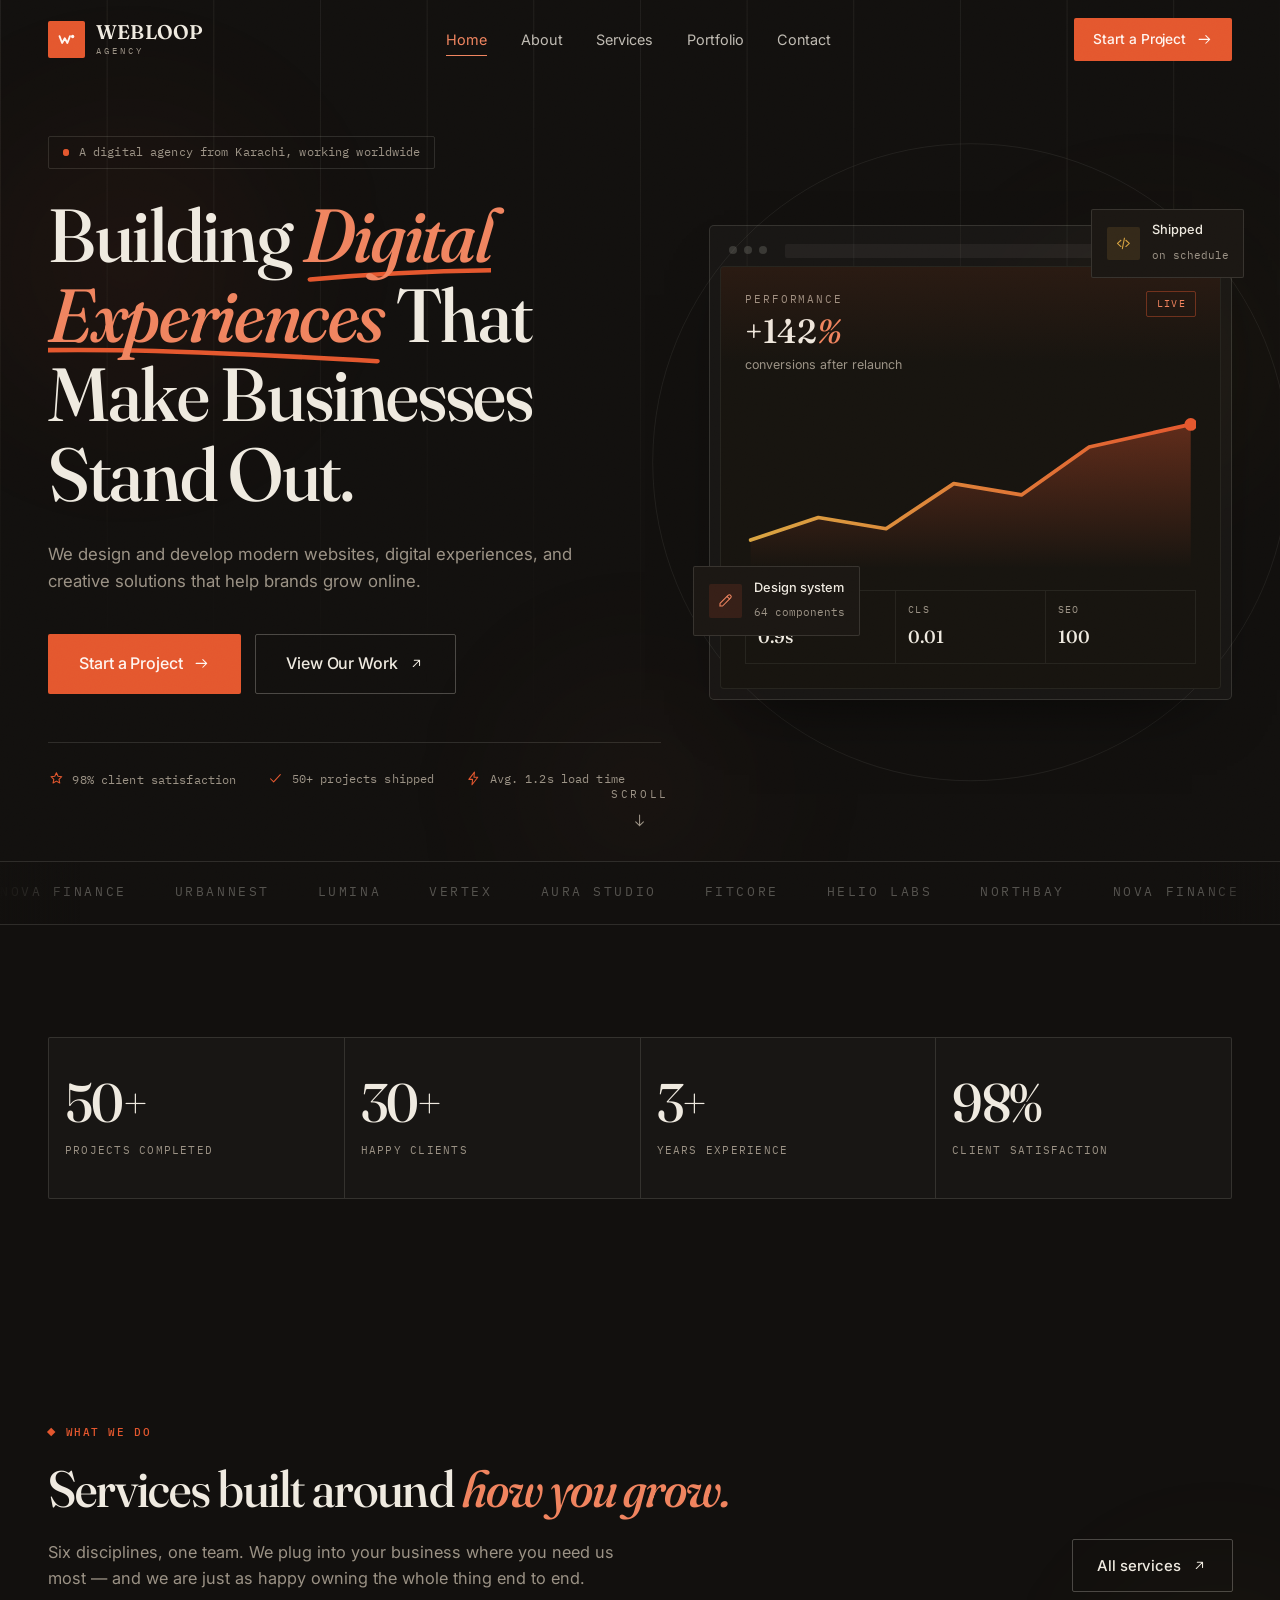
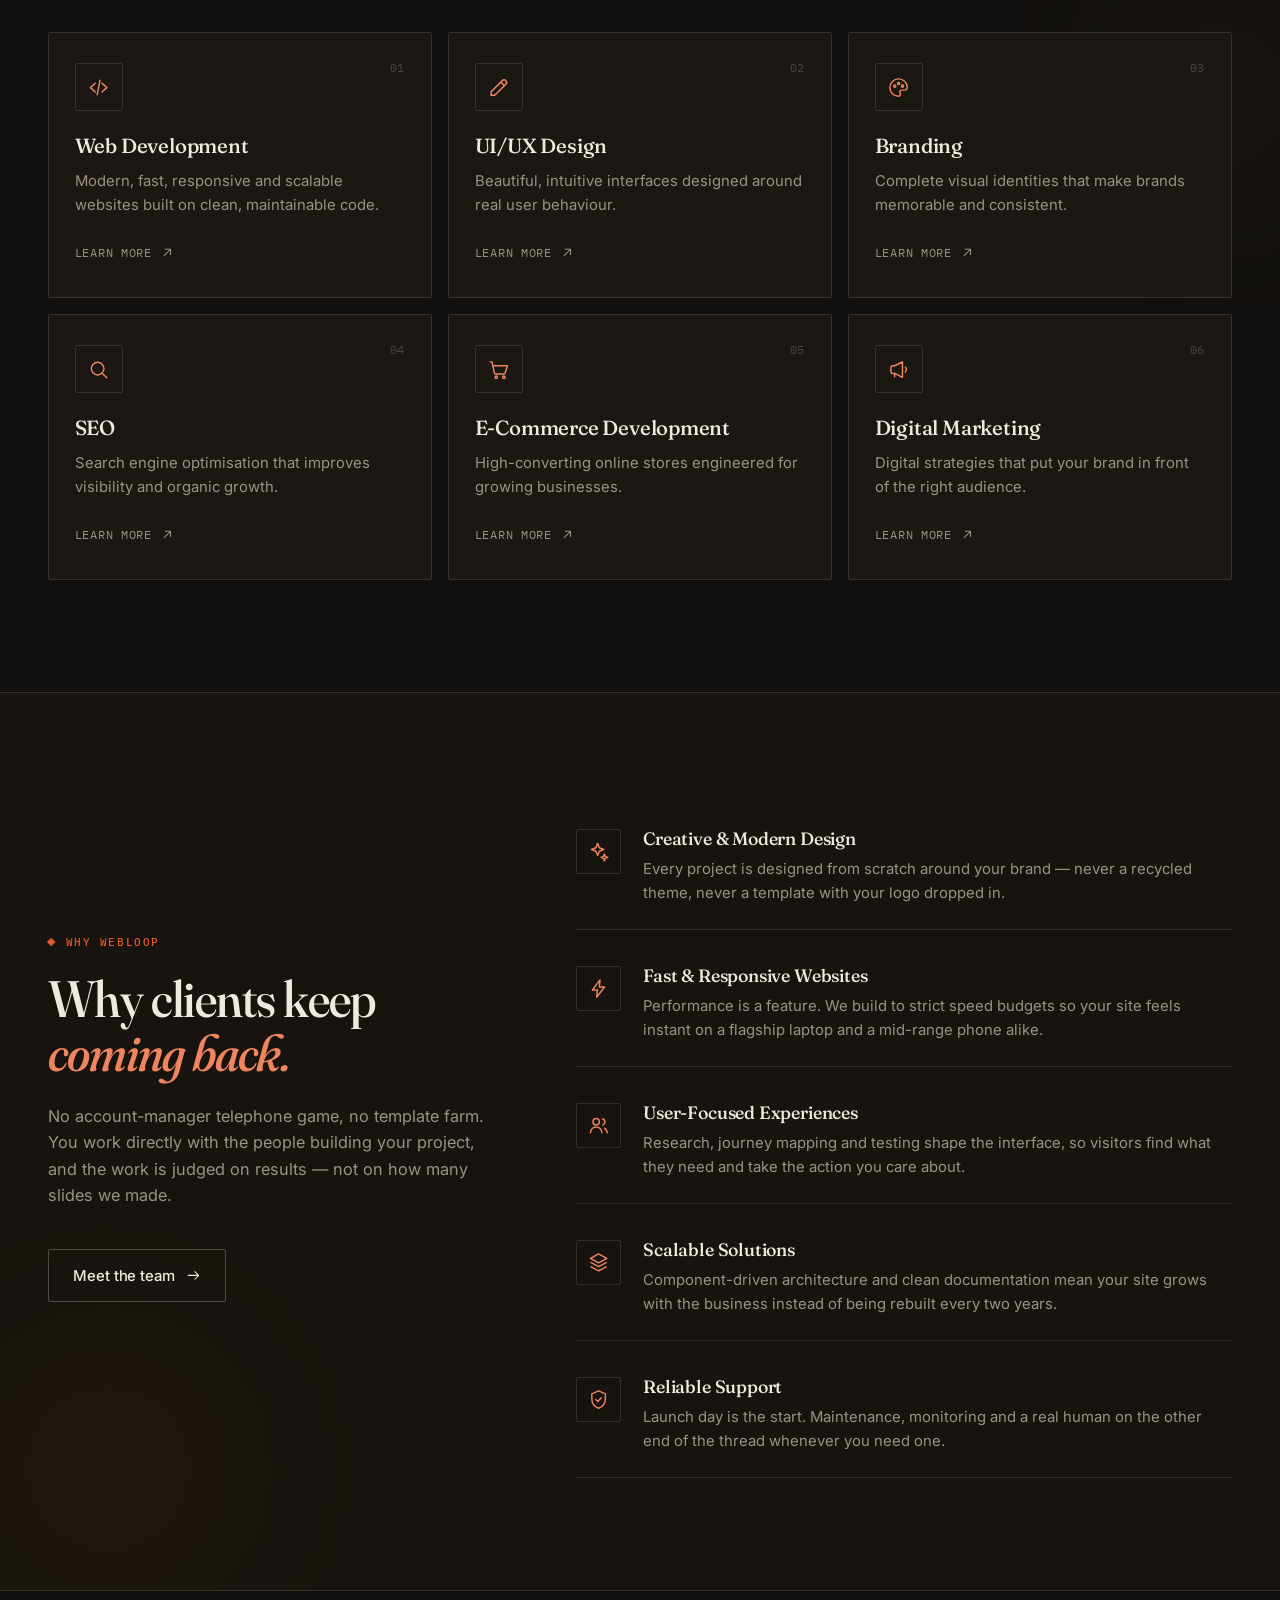
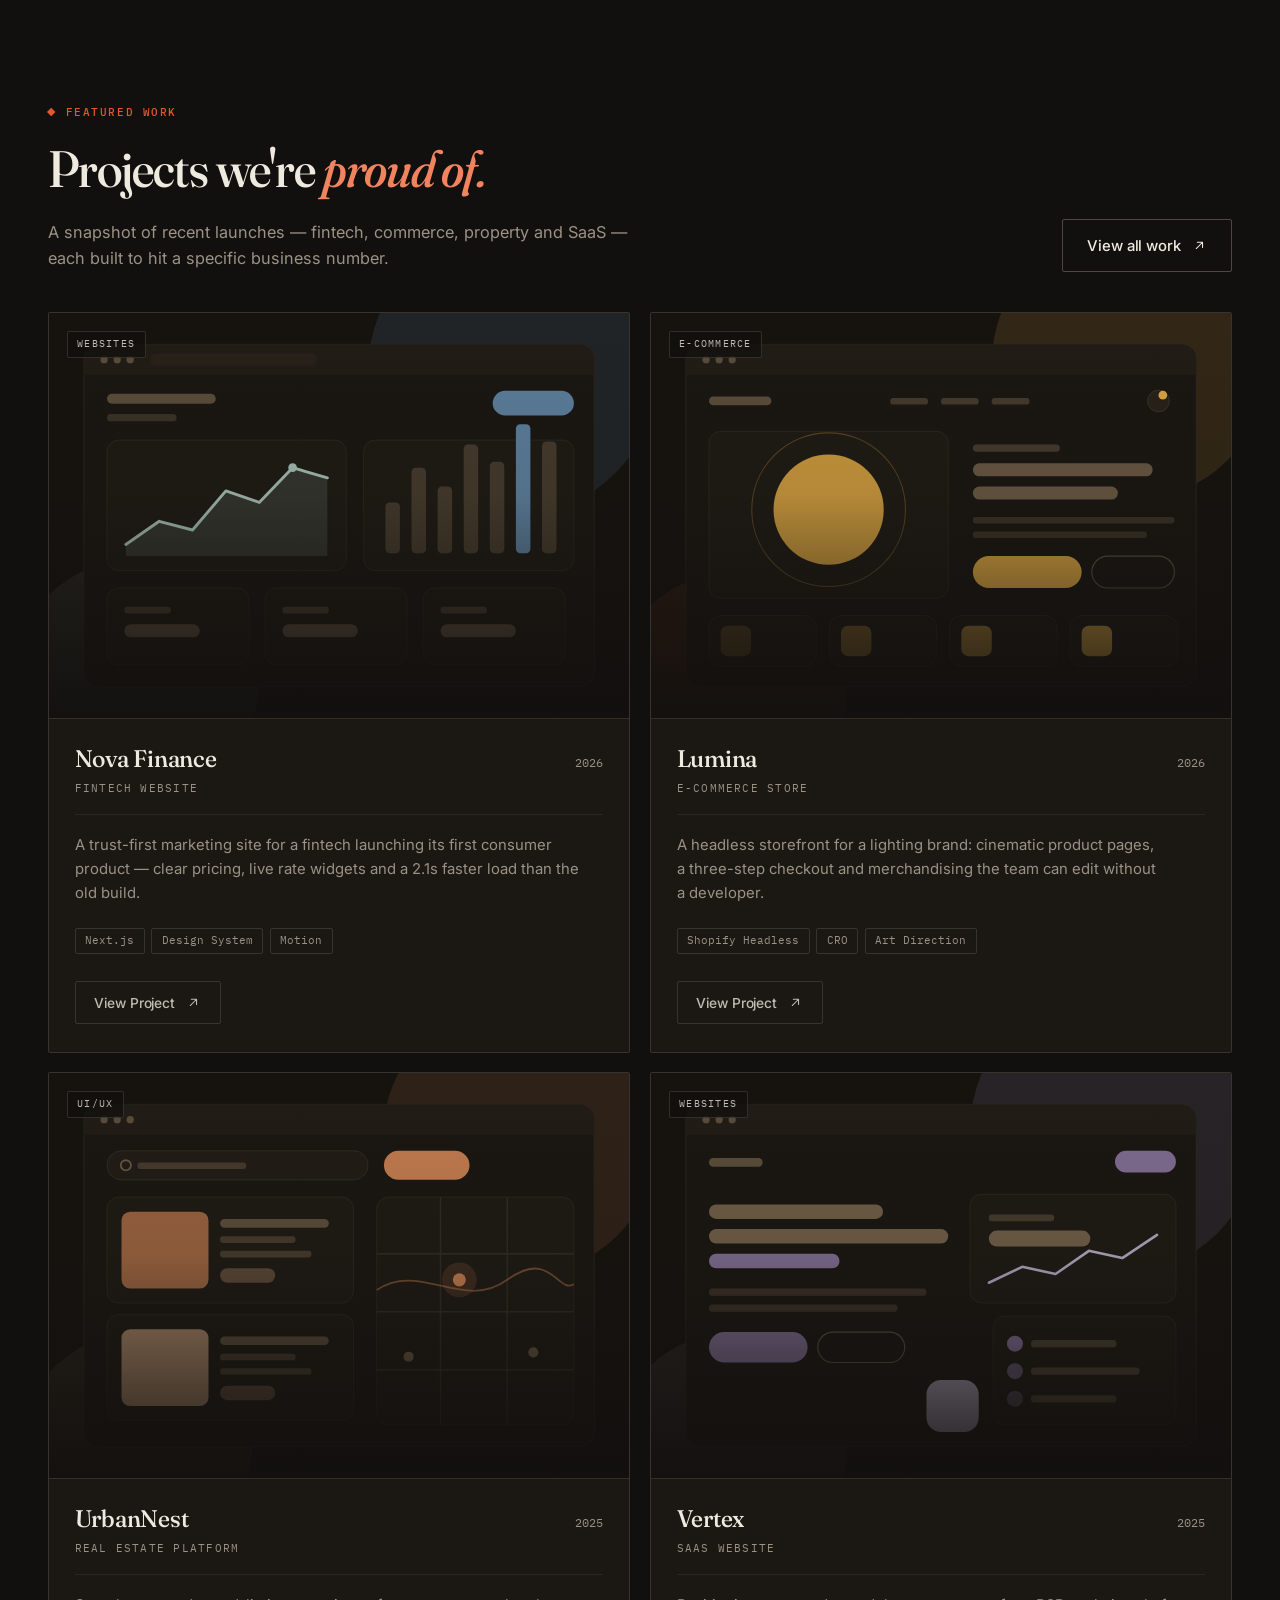
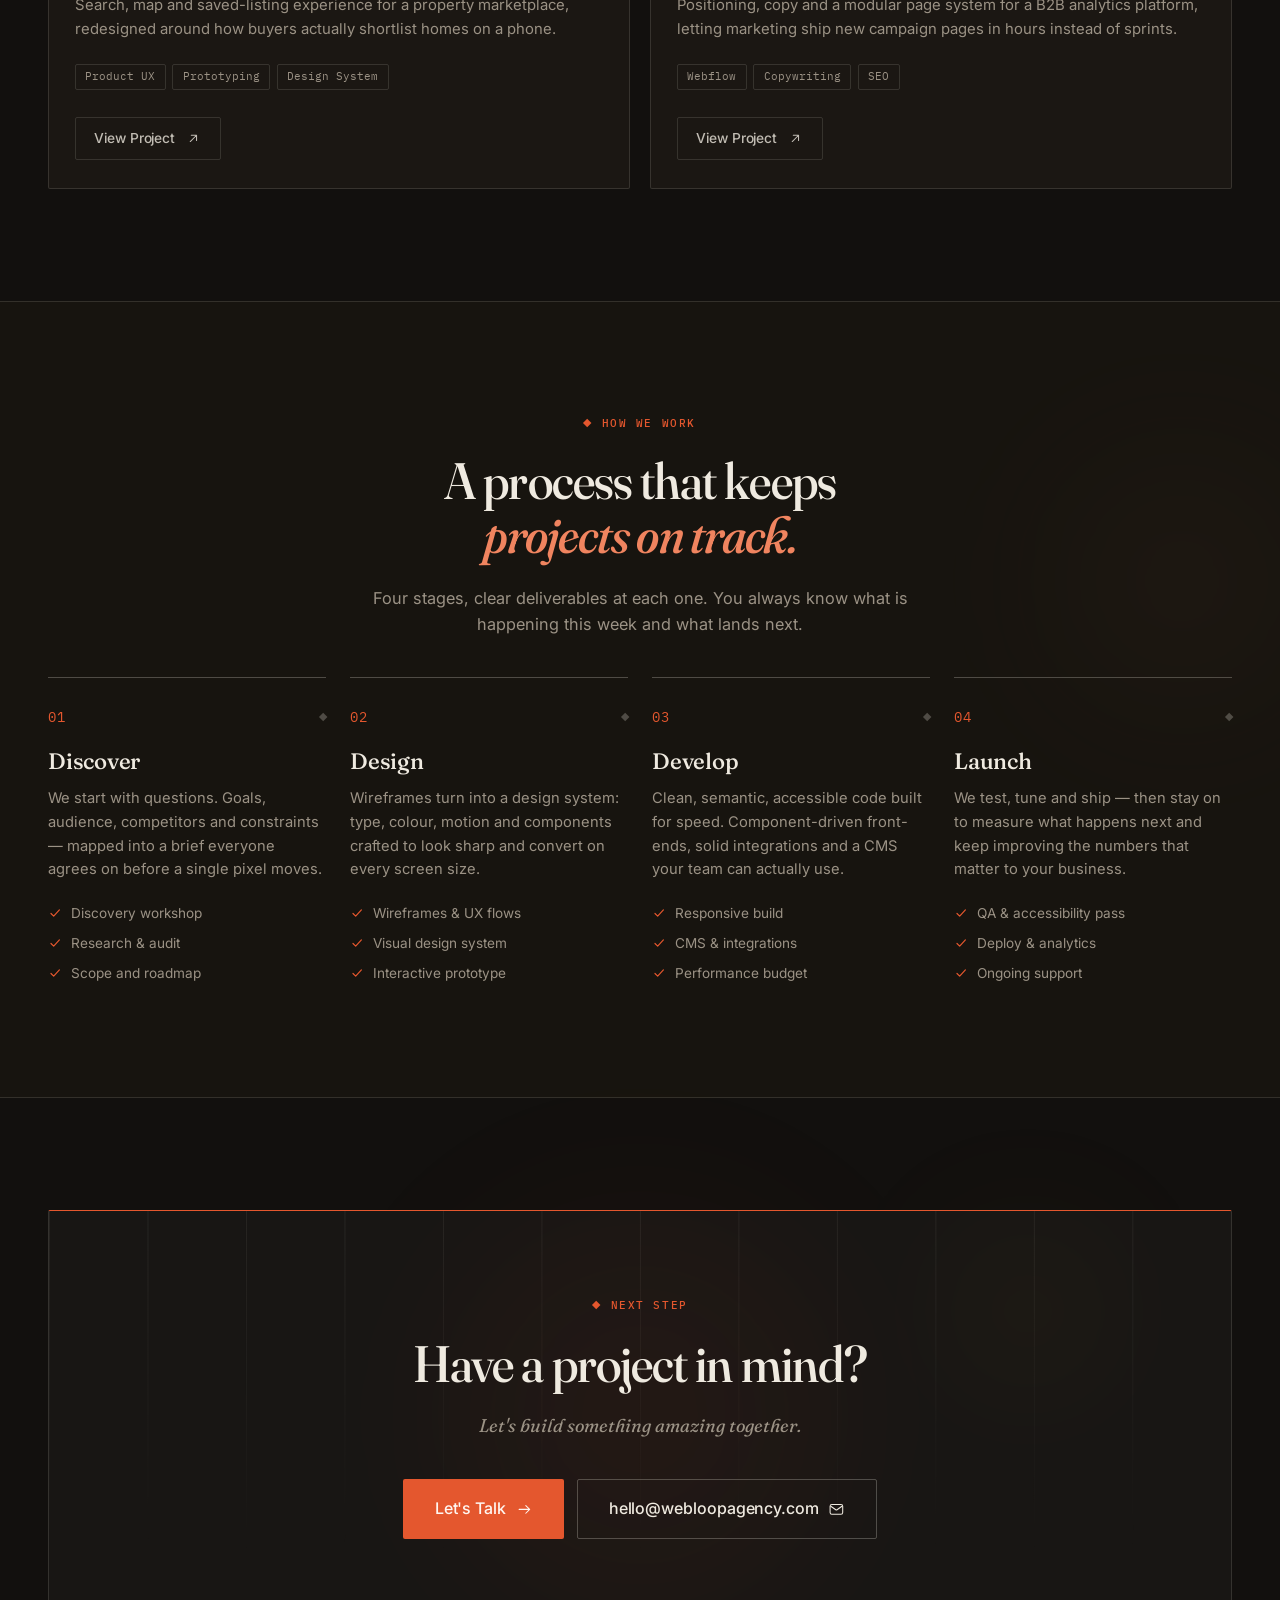
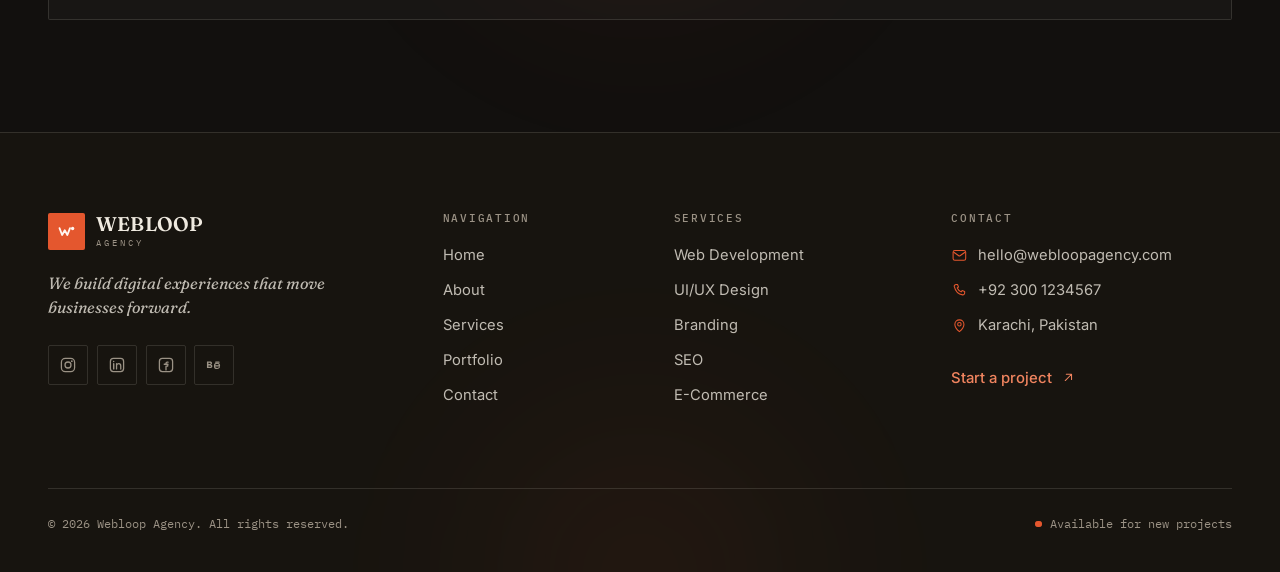
==== index.html @ 97f0c3f1 "Add Webloop Agency website Five-page static marketing site built with plain HTML, CSS and JS — no fr" ====
<!doctype html>
<html lang="en">
  <head>
    <meta charset="utf-8" />
    <meta name="viewport" content="width=device-width, initial-scale=1" />
    <title>Webloop Agency — We Build Digital Experiences That Move Businesses Forward</title>
    <meta
      name="description"
      content="Webloop Agency designs and develops modern websites, digital experiences and creative solutions that help brands grow online. Web development, UI/UX, branding, SEO and e-commerce."
    />
    <meta name="author" content="Webloop Agency" />
    <meta name="theme-color" content="#12100E" />
    <link rel="canonical" href="https://webloopagency.com/" />

    <meta property="og:type" content="website" />
    <meta property="og:site_name" content="Webloop Agency" />
    <meta property="og:title" content="Webloop Agency — Digital Experiences That Move Businesses Forward" />
    <meta
      property="og:description"
      content="We design and develop modern websites, digital experiences, and creative solutions that help brands grow online."
    />
    <meta property="og:url" content="https://webloopagency.com/" />
    <meta name="twitter:card" content="summary_large_image" />

    <link rel="icon" type="image/svg+xml" href="assets/img/favicon.svg" />
    <link rel="preconnect" href="https://fonts.googleapis.com" />
    <link rel="preconnect" href="https://fonts.gstatic.com" crossorigin />
    <link
      href="https://fonts.googleapis.com/css2?family=Fraunces:ital,opsz,wght@0,9..144,400..700;1,9..144,400..700&family=IBM+Plex+Mono:wght@400;500&family=Inter:wght@400;500;600&display=swap"
      rel="stylesheet"
    />
    <link rel="stylesheet" href="assets/css/style.css?v=2" />

    <script type="application/ld+json">
      {
        "@context": "https://schema.org",
        "@type": "ProfessionalService",
        "name": "Webloop Agency",
        "description": "Digital agency specialising in web development, UI/UX design, branding, SEO and e-commerce.",
        "url": "https://webloopagency.com/",
        "email": "hello@webloopagency.com",
        "telephone": "+92 300 1234567",
        "address": {
          "@type": "PostalAddress",
          "addressLocality": "Karachi",
          "addressCountry": "PK"
        }
      }
    </script>
  </head>

  <body>
    <!-- Loading animation -->
    <div class="preloader" aria-hidden="true">
      <div class="glow glow--accent" style="left: 50%; top: 50%; width: 420px; height: 420px; transform: translate(-50%, -50%)"></div>
      <div class="preloader__inner">
        <span class="preloader__mark">
          <svg viewBox="0 0 24 24" width="30" height="30" fill="none" aria-hidden="true">
            <path d="M4 8.2 7 16l3-5.4 3 5.4 3-7.8" stroke="currentColor" stroke-width="2.1" stroke-linecap="round" stroke-linejoin="round" />
            <circle cx="19" cy="8.6" r="1.9" fill="currentColor" />
          </svg>
        </span>
        <span style="display: flex; flex-direction: column; align-items: center">
          <span class="preloader__word">WEBLOOP</span>
          <span class="preloader__track"><span class="preloader__fill"></span></span>
        </span>
      </div>
    </div>

    <a class="skip-link" href="#main">Skip to content</a>

    <!-- ============================================================ Navbar -->
    <header class="navbar">
      <nav class="shell navbar__inner" aria-label="Primary">
        <a class="logo" href="index.html" aria-label="Webloop Agency — home">
          <span class="logo__mark">
            <svg viewBox="0 0 24 24" width="21" height="21" fill="none" aria-hidden="true">
              <path d="M4 8.2 7 16l3-5.4 3 5.4 3-7.8" stroke="currentColor" stroke-width="2.1" stroke-linecap="round" stroke-linejoin="round" />
              <circle cx="19" cy="8.6" r="1.9" fill="currentColor" />
            </svg>
          </span>
          <span class="logo__text">
            <span class="logo__name">WEBLOOP</span>
            <span class="logo__label">AGENCY</span>
          </span>
        </a>

        <ul class="nav-links">
          <li><a href="index.html" aria-current="page">Home</a></li>
          <li><a href="about.html">About</a></li>
          <li><a href="services.html">Services</a></li>
          <li><a href="portfolio.html">Portfolio</a></li>
          <li><a href="contact.html">Contact</a></li>
        </ul>

        <div class="navbar__cta">
          <a class="btn btn--primary btn--sm" href="contact.html">
            Start a Project
            <svg class="ic ic--sm" viewBox="0 0 24 24" aria-hidden="true"><path d="M4.5 12h15m-5.5-5.5L19.5 12 14 17.5" /></svg>
          </a>
        </div>

        <button class="nav-toggle" type="button" aria-expanded="false" aria-controls="mobile-menu" aria-label="Open menu">
          <svg class="ic nav-toggle__open" viewBox="0 0 24 24" aria-hidden="true"><path d="M4 7.5h16M4 12h16M4 16.5h10" /></svg>
          <svg class="ic nav-toggle__close" viewBox="0 0 24 24" aria-hidden="true"><path d="m6 6 12 12M18 6 6 18" /></svg>
        </button>
      </nav>
      <span class="navbar__progress"></span>
    </header>

    <!-- Mobile navigation -->
    <div class="mobile-menu" id="mobile-menu" hidden>
      <ul class="mobile-menu__list">
        <li><a href="index.html" aria-current="page" style="animation-delay: 60ms">Home <svg class="ic" viewBox="0 0 24 24" aria-hidden="true"><path d="M7.5 16.5 16.5 7.5m0 0H9m7.5 0V15" /></svg></a></li>
        <li><a href="about.html" style="animation-delay: 120ms">About <svg class="ic" viewBox="0 0 24 24" aria-hidden="true"><path d="M7.5 16.5 16.5 7.5m0 0H9m7.5 0V15" /></svg></a></li>
        <li><a href="services.html" style="animation-delay: 180ms">Services <svg class="ic" viewBox="0 0 24 24" aria-hidden="true"><path d="M7.5 16.5 16.5 7.5m0 0H9m7.5 0V15" /></svg></a></li>
        <li><a href="portfolio.html" style="animation-delay: 240ms">Portfolio <svg class="ic" viewBox="0 0 24 24" aria-hidden="true"><path d="M7.5 16.5 16.5 7.5m0 0H9m7.5 0V15" /></svg></a></li>
        <li><a href="contact.html" style="animation-delay: 300ms">Contact <svg class="ic" viewBox="0 0 24 24" aria-hidden="true"><path d="M7.5 16.5 16.5 7.5m0 0H9m7.5 0V15" /></svg></a></li>
      </ul>

      <div class="mobile-menu__foot">
        <a class="btn btn--primary btn--lg btn--block" href="contact.html">
          Start a Project
          <svg class="ic ic--sm" viewBox="0 0 24 24" aria-hidden="true"><path d="M4.5 12h15m-5.5-5.5L19.5 12 14 17.5" /></svg>
        </a>
        <div class="mobile-menu__contact">
          <a href="mailto:hello@webloopagency.com">hello@webloopagency.com</a>
          <a href="tel:+923001234567">+92 300 1234567</a>
          <span>Karachi, Pakistan</span>
        </div>
        <div class="socials">
          <a href="https://instagram.com/webloopagency" target="_blank" rel="noreferrer noopener" aria-label="Webloop Agency on Instagram">
            <svg viewBox="0 0 24 24" width="19" height="19" aria-hidden="true"><rect x="3.2" y="3.2" width="17.6" height="17.6" rx="5.2" fill="none" stroke="currentColor" stroke-width="1.7" /><circle cx="12" cy="12" r="4" fill="none" stroke="currentColor" stroke-width="1.7" /><circle cx="17.1" cy="6.9" r="1.2" fill="currentColor" /></svg>
          </a>
          <a href="https://linkedin.com/company/webloopagency" target="_blank" rel="noreferrer noopener" aria-label="Webloop Agency on LinkedIn">
            <svg viewBox="0 0 24 24" width="19" height="19" fill="none" stroke="currentColor" stroke-width="1.7" stroke-linecap="round" stroke-linejoin="round" aria-hidden="true"><rect x="3.2" y="3.2" width="17.6" height="17.6" rx="4" /><path d="M7.6 10.2v7M7.6 7.2v.1" stroke-width="1.9" /><path d="M11.4 17.2v-7m0 2.2c.5-1.4 1.7-2.2 3-2.2 1.7 0 2.6 1.1 2.6 3v4.2" /></svg>
          </a>
          <a href="https://facebook.com/webloopagency" target="_blank" rel="noreferrer noopener" aria-label="Webloop Agency on Facebook">
            <svg viewBox="0 0 24 24" width="19" height="19" fill="none" stroke="currentColor" stroke-width="1.7" stroke-linecap="round" stroke-linejoin="round" aria-hidden="true"><rect x="3.2" y="3.2" width="17.6" height="17.6" rx="4" /><path d="M14.8 8.2h-1.3c-1 0-1.5.6-1.5 1.6V11h2.6l-.4 2.6h-2.2v5" /><path d="M9.6 11h2.4" /></svg>
          </a>
          <a href="https://behance.net/webloopagency" target="_blank" rel="noreferrer noopener" aria-label="Webloop Agency on Behance">
            <svg viewBox="0 0 24 24" width="19" height="19" aria-hidden="true"><path d="M2.6 7.4h4.3c1.6 0 2.5.8 2.5 2 0 1-.6 1.7-1.5 1.9 1.2.2 1.9 1 1.9 2.2 0 1.5-1.1 2.5-3 2.5H2.6V7.4Zm2 3.3h1.9c.7 0 1-.3 1-.8s-.3-.8-1-.8H4.6v1.6Zm0 3.7h2.1c.8 0 1.2-.3 1.2-.9s-.4-.9-1.2-.9H4.6v1.8Z" fill="currentColor" /><path d="M14.2 8.2h4.6" fill="none" stroke="currentColor" stroke-width="1.5" stroke-linecap="round" /><path d="M12.6 13.1h6.8c0-2-1.3-3.4-3.3-3.4s-3.5 1.5-3.5 3.5 1.4 3.5 3.5 3.5c1.5 0 2.7-.7 3.1-1.9" fill="none" stroke="currentColor" stroke-width="1.5" stroke-linecap="round" stroke-linejoin="round" /></svg>
          </a>
        </div>
      </div>
    </div>

    <main id="main" class="page-enter">
      <!-- ========================================================== Hero -->
      <section class="hero">
        <div class="grid-lines"></div>
        <div class="glow glow--accent" style="left: -8%; top: 4%; width: 460px; height: 460px"></div>
        <div class="glow glow--violet" style="right: -6%; top: 18%; width: 420px; height: 420px"></div>
        <div class="glow glow--cyan" style="bottom: -14%; left: 35%; width: 380px; height: 380px"></div>

        <div class="shell hero__grid">
          <div>
            <span class="badge" style="animation: fade-up 0.7s var(--ease) both 80ms">
              <span class="pulse-dot"></span>
              A digital agency from Karachi, working worldwide
            </span>

            <h1 style="animation: fade-up 0.8s var(--ease) both 160ms">
              Building <em>Digital Experiences</em> That Make Businesses Stand Out.
            </h1>

            <p class="hero__lead" style="animation: fade-up 0.8s var(--ease) both 250ms">
              We design and develop modern websites, digital experiences, and creative solutions that help brands grow online.
            </p>

            <div class="hero__actions" style="animation: fade-up 0.8s var(--ease) both 330ms">
              <a class="btn btn--primary btn--lg" href="contact.html">
                Start a Project
                <svg class="ic ic--sm" viewBox="0 0 24 24" aria-hidden="true"><path d="M4.5 12h15m-5.5-5.5L19.5 12 14 17.5" /></svg>
              </a>
              <a class="btn btn--secondary btn--lg" href="portfolio.html">
                View Our Work
                <svg class="ic ic--sm" viewBox="0 0 24 24" aria-hidden="true"><path d="M7.5 16.5 16.5 7.5m0 0H9m7.5 0V15" /></svg>
              </a>
            </div>

            <ul class="hero__proof" style="animation: fade-up 0.8s var(--ease) both 410ms">
              <li><svg class="ic ic--sm" viewBox="0 0 24 24" aria-hidden="true"><path d="m12 4 2.3 5 5.4.6-4 3.7 1.1 5.3L12 15.9 7.2 18.6l1.1-5.3-4-3.7 5.4-.6L12 4Z" /></svg> 98% client satisfaction</li>
              <li><svg class="ic ic--sm" viewBox="0 0 24 24" aria-hidden="true"><path d="m5 12.5 4.5 4.5L19 6.5" /></svg> 50+ projects shipped</li>
              <li><svg class="ic ic--sm" viewBox="0 0 24 24" aria-hidden="true"><path d="M13.5 3 5.5 13.4h5.3L10 21l8.2-10.6h-5.4L13.5 3Z" /></svg> Avg. 1.2s load time</li>
            </ul>
          </div>

          <!-- Animated hero visual -->
          <div class="hero__visual" style="animation: fade-up 0.9s var(--ease) both 380ms">
            <span class="hero__ring"></span>

            <div class="hero__panel glass">
              <div class="panel__chrome">
                <span></span><span></span><span></span><span class="panel__bar"></span>
              </div>

              <div class="panel__body">
                <span class="panel__sweep"></span>

                <div class="panel__top">
                  <div>
                    <p class="panel__kicker">Performance</p>
                    <p class="panel__figure">+142<span>%</span></p>
                    <p class="panel__note">conversions after relaunch</p>
                  </div>
                  <span class="panel__live">Live</span>
                </div>

                <svg class="panel__chart" viewBox="0 0 320 120" role="img" aria-label="Chart showing conversion growth after relaunch">
                  <defs>
                    <linearGradient id="hero-area" x1="0" y1="0" x2="0" y2="1">
                      <stop offset="0" stop-color="#E4572E" stop-opacity=".35" />
                      <stop offset="1" stop-color="#E4572E" stop-opacity="0" />
                    </linearGradient>
                    <linearGradient id="hero-line" x1="0" y1="0" x2="1" y2="0">
                      <stop offset="0" stop-color="#D9A441" />
                      <stop offset="1" stop-color="#E4572E" />
                    </linearGradient>
                  </defs>
                  <path d="M4 100 52 84 100 92 148 60 196 68 244 34 316 18V120H4Z" fill="url(#hero-area)" />
                  <path d="M4 100 52 84 100 92 148 60 196 68 244 34 316 18" fill="none" stroke="url(#hero-line)" stroke-width="2.6" stroke-linecap="round" stroke-linejoin="round" />
                  <circle cx="316" cy="18" r="4.5" fill="#E4572E" />
                </svg>

                <dl class="panel__metrics">
                  <div class="panel__metric"><dt>LCP</dt><dd>0.9s</dd></div>
                  <div class="panel__metric"><dt>CLS</dt><dd>0.01</dd></div>
                  <div class="panel__metric"><dt>SEO</dt><dd>100</dd></div>
                </dl>
              </div>
            </div>

            <div class="chip chip--a glass">
              <span class="chip__icon">
                <svg class="ic ic--sm" viewBox="0 0 24 24" aria-hidden="true"><path d="M4 20h4L19.5 8.5a2.6 2.6 0 0 0-3.7-3.7L4.3 16.4V20Z" /><path d="M14.5 6.5 17.9 9.9" /></svg>
              </span>
              <span><strong>Design system</strong><small>64 components</small></span>
            </div>

            <div class="chip chip--b glass">
              <span class="chip__icon chip__icon--cyan">
                <svg class="ic ic--sm" viewBox="0 0 24 24" aria-hidden="true"><path d="M8.5 7.5 3.5 12l5 4.5M15.5 7.5 20.5 12l-5 4.5M13.5 4.5l-3 15" /></svg>
              </span>
              <span><strong>Shipped</strong><small>on schedule</small></span>
            </div>
          </div>
        </div>

        <a class="hero__scroll" href="#services">
          Scroll
          <svg class="ic ic--sm" viewBox="0 0 24 24" aria-hidden="true"><path d="M12 4.5v15m-5.5-5.5L12 19.5 17.5 14" /></svg>
        </a>
      </section>

      <!-- ======================================================= Clients -->
      <section class="marquee" aria-label="Selected clients">
        <div class="marquee__track">
          <span>NOVA FINANCE</span><span>URBANNEST</span><span>LUMINA</span><span>VERTEX</span>
          <span>AURA STUDIO</span><span>FITCORE</span><span>HELIO LABS</span><span>NORTHBAY</span>
        </div>
      </section>

      <!-- ========================================================= Stats -->
      <section class="section section--tight" aria-label="Agency statistics">
        <div class="shell">
          <div class="stats__panel glass reveal">
            <div class="stats__grid">
              <div class="stat">
                <p class="stat__value"><span data-count="50" data-suffix="+">50+</span></p>
                <p class="stat__label">Projects Completed</p>
              </div>
              <div class="stat">
                <p class="stat__value"><span data-count="30" data-suffix="+">30+</span></p>
                <p class="stat__label">Happy Clients</p>
              </div>
              <div class="stat">
                <p class="stat__value"><span data-count="3" data-suffix="+">3+</span></p>
                <p class="stat__label">Years Experience</p>
              </div>
              <div class="stat">
                <p class="stat__value"><span data-count="98" data-suffix="%">98%</span></p>
                <p class="stat__label">Client Satisfaction</p>
              </div>
            </div>
          </div>
        </div>
      </section>

      <!-- ====================================================== Services -->
      <section class="section" id="services">
        <div class="glow glow--violet" style="right: -10%; top: 20%; width: 380px; height: 380px"></div>

        <div class="shell section__inner">
          <div class="section__head">
            <div class="heading">
              <span class="eyebrow reveal">What we do</span>
              <h2 class="heading__title reveal" data-delay="80">Services built around <em>how you grow.</em></h2>
              <p class="heading__lead reveal" data-delay="160">
                Six disciplines, one team. We plug into your business where you need us most — and we are just as happy owning the whole thing end to end.
              </p>
            </div>
            <a class="btn btn--secondary reveal" data-delay="200" href="services.html">
              All services
              <svg class="ic ic--sm" viewBox="0 0 24 24" aria-hidden="true"><path d="M7.5 16.5 16.5 7.5m0 0H9m7.5 0V15" /></svg>
            </a>
          </div>

          <div class="grid-3 mt-3">
            <a class="card spotlight service-card reveal" href="services.html#web-development">
              <span class="service-card__index">01</span>
              <span class="icon-box"><svg class="ic ic--lg" viewBox="0 0 24 24" aria-hidden="true"><path d="M8.5 7.5 3.5 12l5 4.5M15.5 7.5 20.5 12l-5 4.5M13.5 4.5l-3 15" /></svg></span>
              <h3>Web Development</h3>
              <p>Modern, fast, responsive and scalable websites built on clean, maintainable code.</p>
              <span class="service-card__more">Learn more <svg class="ic ic--sm" viewBox="0 0 24 24" aria-hidden="true"><path d="M7.5 16.5 16.5 7.5m0 0H9m7.5 0V15" /></svg></span>
            </a>

            <a class="card spotlight service-card reveal" data-delay="70" href="services.html#ui-ux-design">
              <span class="service-card__index">02</span>
              <span class="icon-box"><svg class="ic ic--lg" viewBox="0 0 24 24" aria-hidden="true"><path d="M4 20h4L19.5 8.5a2.6 2.6 0 0 0-3.7-3.7L4.3 16.4V20Z" /><path d="M14.5 6.5 17.9 9.9" /></svg></span>
              <h3>UI/UX Design</h3>
              <p>Beautiful, intuitive interfaces designed around real user behaviour.</p>
              <span class="service-card__more">Learn more <svg class="ic ic--sm" viewBox="0 0 24 24" aria-hidden="true"><path d="M7.5 16.5 16.5 7.5m0 0H9m7.5 0V15" /></svg></span>
            </a>

            <a class="card spotlight service-card reveal" data-delay="140" href="services.html#branding">
              <span class="service-card__index">03</span>
              <span class="icon-box"><svg class="ic ic--lg" viewBox="0 0 24 24" aria-hidden="true"><path d="M12 3a9 9 0 1 0 0 18 2 2 0 0 0 1.6-3.2 2 2 0 0 1 1.6-3.2H18a3 3 0 0 0 3-3A9 9 0 0 0 12 3Z" /><circle cx="8" cy="10.5" r="1.1" /><circle cx="12" cy="7.8" r="1.1" /><circle cx="16" cy="10.5" r="1.1" /></svg></span>
              <h3>Branding</h3>
              <p>Complete visual identities that make brands memorable and consistent.</p>
              <span class="service-card__more">Learn more <svg class="ic ic--sm" viewBox="0 0 24 24" aria-hidden="true"><path d="M7.5 16.5 16.5 7.5m0 0H9m7.5 0V15" /></svg></span>
            </a>

            <a class="card spotlight service-card reveal" href="services.html#seo">
              <span class="service-card__index">04</span>
              <span class="icon-box"><svg class="ic ic--lg" viewBox="0 0 24 24" aria-hidden="true"><circle cx="11" cy="11" r="6.5" /><path d="m16 16 4.5 4.5" /></svg></span>
              <h3>SEO</h3>
              <p>Search engine optimisation that improves visibility and organic growth.</p>
              <span class="service-card__more">Learn more <svg class="ic ic--sm" viewBox="0 0 24 24" aria-hidden="true"><path d="M7.5 16.5 16.5 7.5m0 0H9m7.5 0V15" /></svg></span>
            </a>

            <a class="card spotlight service-card reveal" data-delay="70" href="services.html#ecommerce-development">
              <span class="service-card__index">05</span>
              <span class="icon-box"><svg class="ic ic--lg" viewBox="0 0 24 24" aria-hidden="true"><path d="M3 4h2.2l2.3 11.2a1.6 1.6 0 0 0 1.6 1.3h8.2a1.6 1.6 0 0 0 1.6-1.2L21 8H6" /><circle cx="9.5" cy="20" r="1.3" /><circle cx="17.5" cy="20" r="1.3" /></svg></span>
              <h3>E-Commerce Development</h3>
              <p>High-converting online stores engineered for growing businesses.</p>
              <span class="service-card__more">Learn more <svg class="ic ic--sm" viewBox="0 0 24 24" aria-hidden="true"><path d="M7.5 16.5 16.5 7.5m0 0H9m7.5 0V15" /></svg></span>
            </a>

            <a class="card spotlight service-card reveal" data-delay="140" href="services.html#digital-marketing">
              <span class="service-card__index">06</span>
              <span class="icon-box"><svg class="ic ic--lg" viewBox="0 0 24 24" aria-hidden="true"><path d="M4 10v4a2 2 0 0 0 2 2h2l8 4V4L8 8H6a2 2 0 0 0-2 2Z" /><path d="M19 9.5a3.5 3.5 0 0 1 0 5" /><path d="M8 16v3.5" /></svg></span>
              <h3>Digital Marketing</h3>
              <p>Digital strategies that put your brand in front of the right audience.</p>
              <span class="service-card__more">Learn more <svg class="ic ic--sm" viewBox="0 0 24 24" aria-hidden="true"><path d="M7.5 16.5 16.5 7.5m0 0H9m7.5 0V15" /></svg></span>
            </a>
          </div>
        </div>
      </section>

      <!-- ======================================================== Why us -->
      <section class="section section--alt">
        <div class="glow glow--accent" style="left: -8%; bottom: -10%; width: 420px; height: 420px"></div>

        <div class="shell section__inner split">
          <div class="split__sticky">
            <div class="heading">
              <span class="eyebrow reveal">Why Webloop</span>
              <h2 class="heading__title reveal" data-delay="80">Why clients keep <em>coming back.</em></h2>
              <p class="heading__lead reveal" data-delay="160">
                No account-manager telephone game, no template farm. You work directly with the people building your project, and the work is judged on results — not on how many slides we made.
              </p>
            </div>
            <a class="btn btn--secondary reveal mt-3" data-delay="220" href="about.html">
              Meet the team
              <svg class="ic ic--sm" viewBox="0 0 24 24" aria-hidden="true"><path d="M4.5 12h15m-5.5-5.5L19.5 12 14 17.5" /></svg>
            </a>
          </div>

          <ul class="stack-lg" style="gap: 0.75rem">
            <li class="feature reveal">
              <span class="icon-box icon-box--sm"><svg class="ic ic--lg" viewBox="0 0 24 24" aria-hidden="true"><path d="M11 3.5 12.8 8l4.5 1.8-4.5 1.8L11 16l-1.8-4.4L4.7 9.8 9.2 8 11 3.5Z" /><path d="M18 14.5 18.9 17l2.6 1-2.6 1-.9 2.5-.9-2.5-2.6-1 2.6-1 .9-2.5Z" /></svg></span>
              <div>
                <h3>Creative &amp; Modern Design</h3>
                <p>Every project is designed from scratch around your brand — never a recycled theme, never a template with your logo dropped in.</p>
              </div>
            </li>
            <li class="feature reveal" data-delay="80">
              <span class="icon-box icon-box--sm"><svg class="ic ic--lg" viewBox="0 0 24 24" aria-hidden="true"><path d="M13.5 3 5.5 13.4h5.3L10 21l8.2-10.6h-5.4L13.5 3Z" /></svg></span>
              <div>
                <h3>Fast &amp; Responsive Websites</h3>
                <p>Performance is a feature. We build to strict speed budgets so your site feels instant on a flagship laptop and a mid-range phone alike.</p>
              </div>
            </li>
            <li class="feature reveal" data-delay="160">
              <span class="icon-box icon-box--sm"><svg class="ic ic--lg" viewBox="0 0 24 24" aria-hidden="true"><circle cx="9.5" cy="8" r="3.3" /><path d="M3.5 19.5a6 6 0 0 1 12 0" /><path d="M16.2 5.2a3.3 3.3 0 0 1 0 6.3" /><path d="M18 14.6a6 6 0 0 1 3 4.9" /></svg></span>
              <div>
                <h3>User-Focused Experiences</h3>
                <p>Research, journey mapping and testing shape the interface, so visitors find what they need and take the action you care about.</p>
              </div>
            </li>
            <li class="feature reveal" data-delay="240">
              <span class="icon-box icon-box--sm"><svg class="ic ic--lg" viewBox="0 0 24 24" aria-hidden="true"><path d="m12 3 8.5 4.6L12 12.2 3.5 7.6 12 3Z" /><path d="m4.2 12 7.8 4.2 7.8-4.2" /><path d="m4.2 16.4 7.8 4.2 7.8-4.2" /></svg></span>
              <div>
                <h3>Scalable Solutions</h3>
                <p>Component-driven architecture and clean documentation mean your site grows with the business instead of being rebuilt every two years.</p>
              </div>
            </li>
            <li class="feature reveal" data-delay="320">
              <span class="icon-box icon-box--sm"><svg class="ic ic--lg" viewBox="0 0 24 24" aria-hidden="true"><path d="M12 3 5 6v5.5c0 4.3 2.9 8.1 7 9.5 4.1-1.4 7-5.2 7-9.5V6l-7-3Z" /><path d="m9.2 12 2 2 3.6-3.8" /></svg></span>
              <div>
                <h3>Reliable Support</h3>
                <p>Launch day is the start. Maintenance, monitoring and a real human on the other end of the thread whenever you need one.</p>
              </div>
            </li>
          </ul>
        </div>
      </section>

      <!-- ================================================ Featured work -->
      <section class="section">
        <div class="shell">
          <div class="section__head">
            <div class="heading">
              <span class="eyebrow reveal">Featured work</span>
              <h2 class="heading__title reveal" data-delay="80">Projects we're <em>proud of.</em></h2>
              <p class="heading__lead reveal" data-delay="160">
                A snapshot of recent launches — fintech, commerce, property and SaaS — each built to hit a specific business number.
              </p>
            </div>
            <a class="btn btn--secondary reveal" data-delay="200" href="portfolio.html">
              View all work
              <svg class="ic ic--sm" viewBox="0 0 24 24" aria-hidden="true"><path d="M7.5 16.5 16.5 7.5m0 0H9m7.5 0V15" /></svg>
            </a>
          </div>

          <div class="grid-2 work-grid mt-3">
            <!-- Nova Finance -->
            <article class="card spotlight work-card reveal">
              <div class="work-card__media">
                <svg class="work-card__art" viewBox="0 0 800 560" preserveAspectRatio="xMidYMid slice" role="img" aria-label="Nova Finance dashboard artwork" style="--c1: #5b7c99; --c2: #9fb8ad">
                  <rect width="800" height="560" fill="#16130F" />
                  <circle cx="640" cy="80" r="200" fill="var(--c1)" opacity=".16" />
                  <circle cx="120" cy="510" r="170" fill="var(--c2)" opacity=".1" />
                  <rect x="48" y="44" width="704" height="472" rx="20" fill="#1A1712" stroke="#332B21" />
                  <path d="M48 64a20 20 0 0 1 20-20h664a20 20 0 0 1 20 20v22H48Z" fill="#211C16" />
                  <circle cx="76" cy="65" r="5" fill="#5A4C3A" /><circle cx="94" cy="65" r="5" fill="#5A4C3A" /><circle cx="112" cy="65" r="5" fill="#5A4C3A" />
                  <rect x="140" y="57" width="230" height="16" rx="8" fill="#272119" />
                  <rect x="80" y="112" width="150" height="14" rx="7" fill="#5A4C3A" />
                  <rect x="80" y="140" width="96" height="10" rx="5" fill="#3A3126" />
                  <rect x="612" y="108" width="112" height="34" rx="17" fill="var(--c1)" />
                  <rect x="80" y="176" width="330" height="180" rx="16" fill="#1E1A14" stroke="#332B21" />
                  <path d="M106 320 152 288 198 300 244 246 290 262 336 214 384 228V336H106Z" fill="var(--c2)" opacity=".16" />
                  <path d="M106 320 152 288 198 300 244 246 290 262 336 214 384 228" fill="none" stroke="var(--c2)" stroke-width="4" stroke-linecap="round" stroke-linejoin="round" />
                  <circle cx="336" cy="214" r="6" fill="var(--c2)" />
                  <rect x="434" y="176" width="290" height="180" rx="16" fill="#1E1A14" stroke="#332B21" />
                  <rect x="464" y="262" width="20" height="70" rx="6" fill="#443A2C" /><rect x="500" y="214" width="20" height="118" rx="6" fill="#443A2C" /><rect x="536" y="240" width="20" height="92" rx="6" fill="#443A2C" /><rect x="572" y="182" width="20" height="150" rx="6" fill="#443A2C" /><rect x="608" y="206" width="20" height="126" rx="6" fill="#443A2C" /><rect x="644" y="154" width="20" height="178" rx="6" fill="var(--c1)" /><rect x="680" y="178" width="20" height="154" rx="6" fill="#443A2C" />
                  <rect x="80" y="380" width="196" height="106" rx="16" fill="#1E1A14" stroke="#332B21" /><rect x="298" y="380" width="196" height="106" rx="16" fill="#1E1A14" stroke="#332B21" /><rect x="516" y="380" width="196" height="106" rx="16" fill="#1E1A14" stroke="#332B21" />
                  <rect x="104" y="406" width="64" height="9" rx="4" fill="#443A2C" /><rect x="104" y="430" width="104" height="18" rx="9" fill="#5A4C3A" />
                  <rect x="322" y="406" width="64" height="9" rx="4" fill="#443A2C" /><rect x="322" y="430" width="104" height="18" rx="9" fill="#5A4C3A" />
                  <rect x="540" y="406" width="64" height="9" rx="4" fill="#443A2C" /><rect x="540" y="430" width="104" height="18" rx="9" fill="#5A4C3A" />
                </svg>
                <span class="work-card__tag">Websites</span>
                <span class="work-card__result">+64% demo requests</span>
              </div>
              <div class="work-card__body">
                <div class="work-card__head"><h3>Nova Finance</h3><span class="work-card__year">2026</span></div>
                <p class="work-card__type">Fintech Website</p>
                <p class="work-card__desc">A trust-first marketing site for a fintech launching its first consumer product — clear pricing, live rate widgets and a 2.1s faster load than the old build.</p>
                <ul class="tags"><li>Next.js</li><li>Design System</li><li>Motion</li></ul>
                <a class="btn btn--outline btn--sm work-card__cta" href="contact.html?project=nova-finance">
                  View Project
                  <svg class="ic ic--sm" viewBox="0 0 24 24" aria-hidden="true"><path d="M7.5 16.5 16.5 7.5m0 0H9m7.5 0V15" /></svg>
                </a>
              </div>
            </article>

            <!-- Lumina -->
            <article class="card spotlight work-card reveal" data-delay="90">
              <div class="work-card__media">
                <svg class="work-card__art" viewBox="0 0 800 560" preserveAspectRatio="xMidYMid slice" role="img" aria-label="Lumina storefront artwork" style="--c1: #d9a441; --c2: #e4572e">
                  <rect width="800" height="560" fill="#16130F" />
                  <circle cx="660" cy="70" r="190" fill="var(--c1)" opacity=".14" />
                  <circle cx="110" cy="520" r="160" fill="var(--c2)" opacity=".1" />
                  <rect x="48" y="44" width="704" height="472" rx="20" fill="#1A1712" stroke="#332B21" />
                  <path d="M48 64a20 20 0 0 1 20-20h664a20 20 0 0 1 20 20v22H48Z" fill="#211C16" />
                  <circle cx="76" cy="65" r="5" fill="#5A4C3A" /><circle cx="94" cy="65" r="5" fill="#5A4C3A" /><circle cx="112" cy="65" r="5" fill="#5A4C3A" />
                  <rect x="80" y="116" width="86" height="12" rx="6" fill="#5A4C3A" />
                  <rect x="330" y="118" width="52" height="9" rx="4" fill="#443A2C" /><rect x="400" y="118" width="52" height="9" rx="4" fill="#443A2C" /><rect x="470" y="118" width="52" height="9" rx="4" fill="#443A2C" />
                  <circle cx="700" cy="122" r="15" fill="#272119" stroke="#443A2C" /><circle cx="706" cy="114" r="6" fill="var(--c1)" />
                  <rect x="80" y="164" width="330" height="230" rx="16" fill="#1E1A14" stroke="#332B21" />
                  <circle cx="245" cy="272" r="76" fill="var(--c1)" opacity=".9" />
                  <circle cx="245" cy="272" r="106" fill="none" stroke="var(--c1)" stroke-width="1.5" opacity=".3" />
                  <rect x="444" y="182" width="120" height="10" rx="5" fill="#443A2C" />
                  <rect x="444" y="208" width="248" height="18" rx="9" fill="#655641" /><rect x="444" y="240" width="200" height="18" rx="9" fill="#655641" />
                  <rect x="444" y="282" width="278" height="9" rx="4" fill="#3A3126" /><rect x="444" y="302" width="240" height="9" rx="4" fill="#3A3126" />
                  <rect x="444" y="336" width="150" height="44" rx="22" fill="var(--c1)" />
                  <rect x="608" y="336" width="114" height="44" rx="22" fill="none" stroke="#5A4C3A" stroke-width="1.6" />
                  <rect x="80" y="418" width="148" height="70" rx="16" fill="#1E1A14" stroke="#332B21" /><rect x="246" y="418" width="148" height="70" rx="16" fill="#1E1A14" stroke="#332B21" /><rect x="412" y="418" width="148" height="70" rx="16" fill="#1E1A14" stroke="#332B21" /><rect x="578" y="418" width="148" height="70" rx="16" fill="#1E1A14" stroke="#332B21" />
                  <rect x="96" y="432" width="42" height="42" rx="10" fill="var(--c1)" opacity=".25" /><rect x="262" y="432" width="42" height="42" rx="10" fill="var(--c1)" opacity=".45" /><rect x="428" y="432" width="42" height="42" rx="10" fill="var(--c1)" opacity=".65" /><rect x="594" y="432" width="42" height="42" rx="10" fill="var(--c1)" opacity=".85" />
                </svg>
                <span class="work-card__tag">E-Commerce</span>
                <span class="work-card__result">+38% conversion rate</span>
              </div>
              <div class="work-card__body">
                <div class="work-card__head"><h3>Lumina</h3><span class="work-card__year">2026</span></div>
                <p class="work-card__type">E-Commerce Store</p>
                <p class="work-card__desc">A headless storefront for a lighting brand: cinematic product pages, a three-step checkout and merchandising the team can edit without a developer.</p>
                <ul class="tags"><li>Shopify Headless</li><li>CRO</li><li>Art Direction</li></ul>
                <a class="btn btn--outline btn--sm work-card__cta" href="contact.html?project=lumina">
                  View Project
                  <svg class="ic ic--sm" viewBox="0 0 24 24" aria-hidden="true"><path d="M7.5 16.5 16.5 7.5m0 0H9m7.5 0V15" /></svg>
                </a>
              </div>
            </article>

            <!-- UrbanNest -->
            <article class="card spotlight work-card reveal">
              <div class="work-card__media">
                <svg class="work-card__art" viewBox="0 0 800 560" preserveAspectRatio="xMidYMid slice" role="img" aria-label="UrbanNest property platform artwork" style="--c1: #c07a4e; --c2: #e0b088">
                  <rect width="800" height="560" fill="#16130F" />
                  <circle cx="650" cy="90" r="190" fill="var(--c1)" opacity=".14" />
                  <circle cx="120" cy="520" r="160" fill="var(--c2)" opacity=".08" />
                  <rect x="48" y="44" width="704" height="472" rx="20" fill="#1A1712" stroke="#332B21" />
                  <path d="M48 64a20 20 0 0 1 20-20h664a20 20 0 0 1 20 20v22H48Z" fill="#211C16" />
                  <circle cx="76" cy="65" r="5" fill="#5A4C3A" /><circle cx="94" cy="65" r="5" fill="#5A4C3A" /><circle cx="112" cy="65" r="5" fill="#5A4C3A" />
                  <rect x="80" y="108" width="360" height="40" rx="20" fill="#211C16" stroke="#3A3126" />
                  <circle cx="106" cy="128" r="7" fill="none" stroke="#655641" stroke-width="2.5" />
                  <rect x="122" y="124" width="150" height="9" rx="4" fill="#443A2C" />
                  <rect x="462" y="108" width="118" height="40" rx="20" fill="var(--c1)" />
                  <rect x="452" y="172" width="272" height="314" rx="16" fill="#1E1A14" stroke="#332B21" />
                  <path d="M452 250h272M452 330h272M452 410h272M540 172v314M632 172v314" stroke="#332B21" stroke-width="2" />
                  <path d="M452 300c60-40 120 30 180-14s70 20 92 6" stroke="var(--c1)" stroke-width="2.5" fill="none" opacity=".5" />
                  <circle cx="566" cy="286" r="24" fill="var(--c1)" opacity=".18" /><circle cx="566" cy="286" r="9" fill="var(--c1)" />
                  <circle cx="668" cy="386" r="7" fill="#655641" /><circle cx="496" cy="392" r="7" fill="#655641" />
                  <rect x="80" y="172" width="340" height="146" rx="16" fill="#1E1A14" stroke="#332B21" />
                  <rect x="100" y="192" width="120" height="106" rx="12" fill="var(--c1)" opacity=".75" />
                  <rect x="236" y="202" width="150" height="12" rx="6" fill="#5A4C3A" /><rect x="236" y="226" width="104" height="9" rx="4" fill="#443A2C" /><rect x="236" y="246" width="126" height="9" rx="4" fill="#443A2C" /><rect x="236" y="270" width="76" height="20" rx="10" fill="var(--c2)" opacity=".3" />
                  <rect x="80" y="334" width="340" height="146" rx="16" fill="#1E1A14" stroke="#332B21" />
                  <rect x="100" y="354" width="120" height="106" rx="12" fill="var(--c2)" opacity=".7" />
                  <rect x="236" y="364" width="150" height="12" rx="6" fill="#5A4C3A" /><rect x="236" y="388" width="104" height="9" rx="4" fill="#443A2C" /><rect x="236" y="408" width="126" height="9" rx="4" fill="#443A2C" /><rect x="236" y="432" width="76" height="20" rx="10" fill="var(--c2)" opacity=".3" />
                </svg>
                <span class="work-card__tag">UI/UX</span>
                <span class="work-card__result">2.4× listings saved</span>
              </div>
              <div class="work-card__body">
                <div class="work-card__head"><h3>UrbanNest</h3><span class="work-card__year">2025</span></div>
                <p class="work-card__type">Real Estate Platform</p>
                <p class="work-card__desc">Search, map and saved-listing experience for a property marketplace, redesigned around how buyers actually shortlist homes on a phone.</p>
                <ul class="tags"><li>Product UX</li><li>Prototyping</li><li>Design System</li></ul>
                <a class="btn btn--outline btn--sm work-card__cta" href="contact.html?project=urbannest">
                  View Project
                  <svg class="ic ic--sm" viewBox="0 0 24 24" aria-hidden="true"><path d="M7.5 16.5 16.5 7.5m0 0H9m7.5 0V15" /></svg>
                </a>
              </div>
            </article>

            <!-- Vertex -->
            <article class="card spotlight work-card reveal" data-delay="90">
              <div class="work-card__media">
                <svg class="work-card__art" viewBox="0 0 800 560" preserveAspectRatio="xMidYMid slice" role="img" aria-label="Vertex SaaS website artwork" style="--c1: #7d6b8f; --c2: #b0a3bd">
                  <rect width="800" height="560" fill="#16130F" />
                  <circle cx="640" cy="80" r="200" fill="var(--c1)" opacity=".18" />
                  <circle cx="110" cy="520" r="160" fill="var(--c2)" opacity=".1" />
                  <rect x="48" y="44" width="704" height="472" rx="20" fill="#1A1712" stroke="#332B21" />
                  <path d="M48 64a20 20 0 0 1 20-20h664a20 20 0 0 1 20 20v22H48Z" fill="#211C16" />
                  <circle cx="76" cy="65" r="5" fill="#5A4C3A" /><circle cx="94" cy="65" r="5" fill="#5A4C3A" /><circle cx="112" cy="65" r="5" fill="#5A4C3A" />
                  <rect x="80" y="118" width="74" height="12" rx="6" fill="#5A4C3A" />
                  <rect x="640" y="108" width="84" height="30" rx="15" fill="var(--c1)" />
                  <rect x="80" y="182" width="240" height="20" rx="10" fill="#6E5D46" /><rect x="80" y="216" width="330" height="20" rx="10" fill="#6E5D46" /><rect x="80" y="250" width="180" height="20" rx="10" fill="var(--c1)" />
                  <rect x="80" y="298" width="300" height="10" rx="5" fill="#3A3126" /><rect x="80" y="320" width="260" height="10" rx="5" fill="#3A3126" />
                  <rect x="80" y="358" width="136" height="42" rx="21" fill="var(--c1)" />
                  <rect x="230" y="358" width="120" height="42" rx="21" fill="none" stroke="#5A4C3A" stroke-width="1.6" />
                  <rect x="440" y="168" width="284" height="150" rx="16" fill="#1E1A14" stroke="#332B21" />
                  <rect x="466" y="196" width="90" height="9" rx="4" fill="#443A2C" /><rect x="466" y="218" width="140" height="22" rx="11" fill="#6E5D46" />
                  <path d="M466 290 512 268 558 278 604 246 650 256 698 224" fill="none" stroke="var(--c2)" stroke-width="3.5" stroke-linecap="round" stroke-linejoin="round" />
                  <rect x="472" y="336" width="252" height="150" rx="16" fill="#1E1A14" stroke="#332B21" />
                  <circle cx="502" cy="374" r="11" fill="var(--c1)" /><rect x="524" y="369" width="118" height="10" rx="5" fill="#4A3F30" />
                  <circle cx="502" cy="412" r="11" fill="var(--c1)" opacity=".7" /><rect x="524" y="407" width="150" height="10" rx="5" fill="#4A3F30" />
                  <circle cx="502" cy="450" r="11" fill="var(--c1)" opacity=".45" /><rect x="524" y="445" width="118" height="10" rx="5" fill="#4A3F30" />
                  <rect x="380" y="424" width="72" height="72" rx="20" fill="var(--c2)" opacity=".9" />
                </svg>
                <span class="work-card__tag">Websites</span>
                <span class="work-card__result">3× organic traffic</span>
              </div>
              <div class="work-card__body">
                <div class="work-card__head"><h3>Vertex</h3><span class="work-card__year">2025</span></div>
                <p class="work-card__type">SaaS Website</p>
                <p class="work-card__desc">Positioning, copy and a modular page system for a B2B analytics platform, letting marketing ship new campaign pages in hours instead of sprints.</p>
                <ul class="tags"><li>Webflow</li><li>Copywriting</li><li>SEO</li></ul>
                <a class="btn btn--outline btn--sm work-card__cta" href="contact.html?project=vertex">
                  View Project
                  <svg class="ic ic--sm" viewBox="0 0 24 24" aria-hidden="true"><path d="M7.5 16.5 16.5 7.5m0 0H9m7.5 0V15" /></svg>
                </a>
              </div>
            </article>
          </div>
        </div>
      </section>

      <!-- ======================================================= Process -->
      <section class="section section--alt">
        <div class="glow glow--cyan" style="right: -8%; top: 10%; width: 400px; height: 400px"></div>

        <div class="shell section__inner">
          <div class="heading heading--center">
            <span class="eyebrow reveal">How we work</span>
            <h2 class="heading__title reveal" data-delay="80">A process that keeps <em>projects on track.</em></h2>
            <p class="heading__lead reveal" data-delay="160">
              Four stages, clear deliverables at each one. You always know what is happening this week and what lands next.
            </p>
          </div>

          <ol class="grid-4 mt-3">
            <li class="reveal">
              <div class="step step--linked">
                <div class="step__top"><span class="step__num">01</span><span class="step__dot"></span></div>
                <h3>Discover</h3>
                <p>We start with questions. Goals, audience, competitors and constraints — mapped into a brief everyone agrees on before a single pixel moves.</p>
                <ul class="step__list">
                  <li><svg class="ic ic--xs" viewBox="0 0 24 24" aria-hidden="true"><path d="m5 12.5 4.5 4.5L19 6.5" /></svg> Discovery workshop</li>
                  <li><svg class="ic ic--xs" viewBox="0 0 24 24" aria-hidden="true"><path d="m5 12.5 4.5 4.5L19 6.5" /></svg> Research &amp; audit</li>
                  <li><svg class="ic ic--xs" viewBox="0 0 24 24" aria-hidden="true"><path d="m5 12.5 4.5 4.5L19 6.5" /></svg> Scope and roadmap</li>
                </ul>
              </div>
            </li>
            <li class="reveal" data-delay="90">
              <div class="step step--linked">
                <div class="step__top"><span class="step__num">02</span><span class="step__dot"></span></div>
                <h3>Design</h3>
                <p>Wireframes turn into a design system: type, colour, motion and components crafted to look sharp and convert on every screen size.</p>
                <ul class="step__list">
                  <li><svg class="ic ic--xs" viewBox="0 0 24 24" aria-hidden="true"><path d="m5 12.5 4.5 4.5L19 6.5" /></svg> Wireframes &amp; UX flows</li>
                  <li><svg class="ic ic--xs" viewBox="0 0 24 24" aria-hidden="true"><path d="m5 12.5 4.5 4.5L19 6.5" /></svg> Visual design system</li>
                  <li><svg class="ic ic--xs" viewBox="0 0 24 24" aria-hidden="true"><path d="m5 12.5 4.5 4.5L19 6.5" /></svg> Interactive prototype</li>
                </ul>
              </div>
            </li>
            <li class="reveal" data-delay="180">
              <div class="step step--linked">
                <div class="step__top"><span class="step__num">03</span><span class="step__dot"></span></div>
                <h3>Develop</h3>
                <p>Clean, semantic, accessible code built for speed. Component-driven front-ends, solid integrations and a CMS your team can actually use.</p>
                <ul class="step__list">
                  <li><svg class="ic ic--xs" viewBox="0 0 24 24" aria-hidden="true"><path d="m5 12.5 4.5 4.5L19 6.5" /></svg> Responsive build</li>
                  <li><svg class="ic ic--xs" viewBox="0 0 24 24" aria-hidden="true"><path d="m5 12.5 4.5 4.5L19 6.5" /></svg> CMS &amp; integrations</li>
                  <li><svg class="ic ic--xs" viewBox="0 0 24 24" aria-hidden="true"><path d="m5 12.5 4.5 4.5L19 6.5" /></svg> Performance budget</li>
                </ul>
              </div>
            </li>
            <li class="reveal" data-delay="270">
              <div class="step">
                <div class="step__top"><span class="step__num">04</span><span class="step__dot"></span></div>
                <h3>Launch</h3>
                <p>We test, tune and ship — then stay on to measure what happens next and keep improving the numbers that matter to your business.</p>
                <ul class="step__list">
                  <li><svg class="ic ic--xs" viewBox="0 0 24 24" aria-hidden="true"><path d="m5 12.5 4.5 4.5L19 6.5" /></svg> QA &amp; accessibility pass</li>
                  <li><svg class="ic ic--xs" viewBox="0 0 24 24" aria-hidden="true"><path d="m5 12.5 4.5 4.5L19 6.5" /></svg> Deploy &amp; analytics</li>
                  <li><svg class="ic ic--xs" viewBox="0 0 24 24" aria-hidden="true"><path d="m5 12.5 4.5 4.5L19 6.5" /></svg> Ongoing support</li>
                </ul>
              </div>
            </li>
          </ol>
        </div>
      </section>

      <!-- =========================================================== CTA -->
      <section class="section">
        <div class="glow glow--accent" style="left: 50%; top: 50%; width: 620px; height: 620px; transform: translate(-50%, -50%)"></div>
        <div class="glow glow--violet" style="right: 8%; top: 10%; width: 300px; height: 300px"></div>

        <div class="shell section__inner">
          <div class="cta-band glass">
            <div class="grid-lines"></div>
            <div class="cta-band__inner">
              <span class="eyebrow reveal">Next step</span>
              <h2 class="reveal" data-delay="80">Have a project in mind?</h2>
              <p class="reveal" data-delay="150">Let's build something amazing together.</p>
              <div class="cta-band__actions reveal" data-delay="230">
                <a class="btn btn--primary btn--lg" href="contact.html">
                  Let's Talk
                  <svg class="ic ic--sm" viewBox="0 0 24 24" aria-hidden="true"><path d="M4.5 12h15m-5.5-5.5L19.5 12 14 17.5" /></svg>
                </a>
                <a class="btn btn--secondary btn--lg" href="mailto:hello@webloopagency.com">
                  hello@webloopagency.com
                  <svg class="ic ic--sm" viewBox="0 0 24 24" aria-hidden="true"><rect x="3" y="5" width="18" height="14" rx="2.5" /><path d="m4 7.5 7.1 5a1.6 1.6 0 0 0 1.8 0l7.1-5" /></svg>
                </a>
              </div>
            </div>
          </div>
        </div>
      </section>
    </main>

    <!-- ============================================================ Footer -->
    <footer class="footer">
      <div class="glow glow--accent" style="left: 50%; top: 100%; width: 520px; height: 520px; transform: translate(-50%, -50%)"></div>

      <div class="shell">
        <div class="footer__grid">
          <div class="footer__about">
            <a class="logo" href="index.html" aria-label="Webloop Agency — home">
              <span class="logo__mark">
                <svg viewBox="0 0 24 24" width="21" height="21" fill="none" aria-hidden="true">
                  <path d="M4 8.2 7 16l3-5.4 3 5.4 3-7.8" stroke="currentColor" stroke-width="2.1" stroke-linecap="round" stroke-linejoin="round" />
                  <circle cx="19" cy="8.6" r="1.9" fill="currentColor" />
                </svg>
              </span>
              <span class="logo__text">
                <span class="logo__name">WEBLOOP</span>
                <span class="logo__label">AGENCY</span>
              </span>
            </a>
            <p>We build digital experiences that move businesses forward.</p>
            <div class="socials">
              <a href="https://instagram.com/webloopagency" target="_blank" rel="noreferrer noopener" aria-label="Webloop Agency on Instagram">
                <svg viewBox="0 0 24 24" width="18" height="18" aria-hidden="true"><rect x="3.2" y="3.2" width="17.6" height="17.6" rx="5.2" fill="none" stroke="currentColor" stroke-width="1.7" /><circle cx="12" cy="12" r="4" fill="none" stroke="currentColor" stroke-width="1.7" /><circle cx="17.1" cy="6.9" r="1.2" fill="currentColor" /></svg>
              </a>
              <a href="https://linkedin.com/company/webloopagency" target="_blank" rel="noreferrer noopener" aria-label="Webloop Agency on LinkedIn">
                <svg viewBox="0 0 24 24" width="18" height="18" fill="none" stroke="currentColor" stroke-width="1.7" stroke-linecap="round" stroke-linejoin="round" aria-hidden="true"><rect x="3.2" y="3.2" width="17.6" height="17.6" rx="4" /><path d="M7.6 10.2v7M7.6 7.2v.1" stroke-width="1.9" /><path d="M11.4 17.2v-7m0 2.2c.5-1.4 1.7-2.2 3-2.2 1.7 0 2.6 1.1 2.6 3v4.2" /></svg>
              </a>
              <a href="https://facebook.com/webloopagency" target="_blank" rel="noreferrer noopener" aria-label="Webloop Agency on Facebook">
                <svg viewBox="0 0 24 24" width="18" height="18" fill="none" stroke="currentColor" stroke-width="1.7" stroke-linecap="round" stroke-linejoin="round" aria-hidden="true"><rect x="3.2" y="3.2" width="17.6" height="17.6" rx="4" /><path d="M14.8 8.2h-1.3c-1 0-1.5.6-1.5 1.6V11h2.6l-.4 2.6h-2.2v5" /><path d="M9.6 11h2.4" /></svg>
              </a>
              <a href="https://behance.net/webloopagency" target="_blank" rel="noreferrer noopener" aria-label="Webloop Agency on Behance">
                <svg viewBox="0 0 24 24" width="18" height="18" aria-hidden="true"><path d="M2.6 7.4h4.3c1.6 0 2.5.8 2.5 2 0 1-.6 1.7-1.5 1.9 1.2.2 1.9 1 1.9 2.2 0 1.5-1.1 2.5-3 2.5H2.6V7.4Zm2 3.3h1.9c.7 0 1-.3 1-.8s-.3-.8-1-.8H4.6v1.6Zm0 3.7h2.1c.8 0 1.2-.3 1.2-.9s-.4-.9-1.2-.9H4.6v1.8Z" fill="currentColor" /><path d="M14.2 8.2h4.6" fill="none" stroke="currentColor" stroke-width="1.5" stroke-linecap="round" /><path d="M12.6 13.1h6.8c0-2-1.3-3.4-3.3-3.4s-3.5 1.5-3.5 3.5 1.4 3.5 3.5 3.5c1.5 0 2.7-.7 3.1-1.9" fill="none" stroke="currentColor" stroke-width="1.5" stroke-linecap="round" stroke-linejoin="round" /></svg>
              </a>
            </div>
          </div>

          <nav aria-label="Footer navigation">
            <h2>Navigation</h2>
            <ul class="footer__list">
              <li><a href="index.html">Home</a></li>
              <li><a href="about.html">About</a></li>
              <li><a href="services.html">Services</a></li>
              <li><a href="portfolio.html">Portfolio</a></li>
              <li><a href="contact.html">Contact</a></li>
            </ul>
          </nav>

          <nav aria-label="Footer services">
            <h2>Services</h2>
            <ul class="footer__list">
              <li><a href="services.html#web-development">Web Development</a></li>
              <li><a href="services.html#ui-ux-design">UI/UX Design</a></li>
              <li><a href="services.html#branding">Branding</a></li>
              <li><a href="services.html#seo">SEO</a></li>
              <li><a href="services.html#ecommerce-development">E-Commerce</a></li>
            </ul>
          </nav>

          <div>
            <h2>Contact</h2>
            <ul class="footer__list">
              <li>
                <svg class="ic ic--sm" viewBox="0 0 24 24" aria-hidden="true"><rect x="3" y="5" width="18" height="14" rx="2.5" /><path d="m4 7.5 7.1 5a1.6 1.6 0 0 0 1.8 0l7.1-5" /></svg>
                <a href="mailto:hello@webloopagency.com">hello@webloopagency.com</a>
              </li>
              <li>
                <svg class="ic ic--sm" viewBox="0 0 24 24" aria-hidden="true"><path d="M7.2 3.5h2.1l1.4 3.6-1.8 1.4a11.6 11.6 0 0 0 5.6 5.6l1.4-1.8 3.6 1.4v2.1a2.6 2.6 0 0 1-2.9 2.6C10.5 17.7 6.3 13.5 4.6 6.4a2.6 2.6 0 0 1 2.6-2.9Z" /></svg>
                <a href="tel:+923001234567">+92 300 1234567</a>
              </li>
              <li>
                <svg class="ic ic--sm" viewBox="0 0 24 24" aria-hidden="true"><path d="M12 21s6.5-5.6 6.5-10.4A6.5 6.5 0 0 0 5.5 10.6C5.5 15.4 12 21 12 21Z" /><circle cx="12" cy="10.4" r="2.5" /></svg>
                Karachi, Pakistan
              </li>
            </ul>
            <a class="link-arrow" href="contact.html" style="margin-top: 1.75rem">
              Start a project
              <svg class="ic ic--sm" viewBox="0 0 24 24" aria-hidden="true"><path d="M7.5 16.5 16.5 7.5m0 0H9m7.5 0V15" /></svg>
            </a>
          </div>
        </div>

        <div class="footer__bottom">
          <p>&copy; <span data-year>2026</span> Webloop Agency. All rights reserved.</p>
          <p class="footer__status"><span class="pulse-dot"></span> Available for new projects</p>
        </div>
      </div>
    </footer>

    <button class="to-top" type="button" aria-label="Back to top">
      <svg class="ic ic--sm" viewBox="0 0 24 24" aria-hidden="true"><path d="M12 19.5v-15M6.5 10 12 4.5 17.5 10" /></svg>
    </button>

    <script src="assets/js/main.js?v=2" defer></script>
  </body>
</html>
---- assets/css/style.css ----
/* ==========================================================================
   Webloop Agency — global stylesheet

   Direction: editorial studio, not "tech startup template".
   Warm near-black paper, cream ink, one terracotta accent. Serif display
   type with real italics, monospace for labels and numerals, hairline rules
   instead of glowing borders, tight radii instead of pills, and a faint
   paper grain over everything so the surfaces don't read as flat glass.

   Organised as: tokens → reset → base → layout → components → page
   sections → animation → media queries.
   ========================================================================== */

/* --------------------------------------------------------------- Tokens */
:root {
  /* Surfaces — warm blacks, never blue-black */
  --ink: #12100e;
  --ink-soft: #17140f;
  --surface: #1b1713;
  --surface-2: #221d17;
  --paper: #f2ede2;

  /* Hairlines */
  --line: rgba(239, 234, 224, 0.13);
  --line-soft: rgba(239, 234, 224, 0.07);
  --line-strong: rgba(239, 234, 224, 0.26);

  /* Accents */
  --accent: #e4572e;
  --accent-warm: #f0845f;
  --ochre: #d9a441;
  --clay: #a8654a;

  /* Text */
  --fg: #efeae0;
  --fg-soft: rgba(239, 234, 224, 0.78);
  --muted: #9b9285;

  /* Type */
  --font-display: 'Fraunces', Georgia, 'Times New Roman', serif;
  --font-sans: 'Inter', 'Segoe UI', system-ui, -apple-system, sans-serif;
  --font-mono: 'IBM Plex Mono', 'SFMono-Regular', Consolas, monospace;

  /* Space & shape — deliberately tight corners */
  --shell: 78rem;
  --radius-xs: 2px;
  --radius-sm: 4px;
  --radius: 5px;
  --radius-lg: 6px;
  --radius-xl: 8px;
  --pill: 3px;

  /* Motion */
  --ease: cubic-bezier(0.2, 0.7, 0.3, 1);
  --t-fast: 0.24s;
  --t-med: 0.4s;
  --t-slow: 0.8s;

  --shadow-card: 0 30px 70px -40px rgba(0, 0, 0, 0.85);
}

/* ---------------------------------------------------------------- Reset */
*,
*::before,
*::after {
  box-sizing: border-box;
}

* {
  margin: 0;
  padding: 0;
}

html {
  scroll-behavior: smooth;
  overflow-x: clip;
  -webkit-text-size-adjust: 100%;
  scrollbar-width: thin;
  scrollbar-color: #322b23 transparent;
}

body {
  position: relative;
  background-color: var(--ink);
  color: var(--fg);
  font-family: var(--font-sans);
  font-size: 1rem;
  line-height: 1.62;
  overflow-x: clip;
  -webkit-font-smoothing: antialiased;
  text-rendering: optimizeLegibility;
}

/* Paper grain — the single most "printed, not generated" detail here */
body::after {
  content: '';
  position: fixed;
  inset: 0;
  z-index: 9999;
  pointer-events: none;
  opacity: 0.05;
  mix-blend-mode: overlay;
  background-image: url("data:image/svg+xml,%3Csvg xmlns='http://www.w3.org/2000/svg' width='160' height='160'%3E%3Cfilter id='n'%3E%3CfeTurbulence type='fractalNoise' baseFrequency='0.82' numOctaves='3' stitchTiles='stitch'/%3E%3C/filter%3E%3Crect width='160' height='160' filter='url(%23n)'/%3E%3C/svg%3E");
}

img,
svg,
video {
  display: block;
  max-width: 100%;
}

input,
button,
textarea,
select {
  font: inherit;
  color: inherit;
}

button {
  background: none;
  border: 0;
  cursor: pointer;
}

a {
  color: inherit;
  text-decoration: none;
}

ul,
ol {
  list-style: none;
}

::selection {
  background: var(--accent);
  color: var(--paper);
}

:focus-visible {
  outline: 2px solid var(--accent);
  outline-offset: 3px;
  border-radius: 2px;
}

::-webkit-scrollbar {
  width: 9px;
  height: 9px;
}
::-webkit-scrollbar-track {
  background: transparent;
}
::-webkit-scrollbar-thumb {
  background: #322b23;
}
::-webkit-scrollbar-thumb:hover {
  background: #453b30;
}

/* ----------------------------------------------------------------- Base */
h1,
h2,
h3,
h4 {
  font-family: var(--font-display);
  font-weight: 500;
  font-variation-settings: 'SOFT' 20, 'WONK' 1, 'opsz' 96;
  line-height: 1.06;
  letter-spacing: -0.018em;
  text-wrap: balance;
}

h1 {
  font-size: clamp(2.5rem, 7.2vw, 4.6rem);
}
h2 {
  font-size: clamp(1.95rem, 5vw, 3.2rem);
}
h3 {
  font-size: 1.2rem;
  font-variation-settings: 'SOFT' 20, 'WONK' 0, 'opsz' 24;
  letter-spacing: -0.01em;
}

/* The accented word: italic serif with a hand-drawn underline where it counts */
em {
  font-style: italic;
  font-variation-settings: 'SOFT' 40, 'WONK' 1, 'opsz' 120;
  color: var(--accent-warm);
}

p {
  text-wrap: pretty;
  hanging-punctuation: first last;
}

.skip-link {
  position: fixed;
  top: 1rem;
  left: 1rem;
  z-index: 200;
  padding: 0.7rem 1.25rem;
  border-radius: var(--radius-xs);
  background: var(--accent);
  color: var(--paper);
  font-size: 0.85rem;
  font-weight: 600;
  transform: translateY(-160%);
  transition: transform var(--t-fast) var(--ease);
}
.skip-link:focus {
  transform: translateY(0);
}

.sr-only {
  position: absolute;
  width: 1px;
  height: 1px;
  padding: 0;
  overflow: hidden;
  clip: rect(0, 0, 0, 0);
  white-space: nowrap;
  border: 0;
}

/* --------------------------------------------------------------- Layout */
.shell {
  width: 100%;
  max-width: var(--shell);
  margin-inline: auto;
  padding-inline: 1.35rem;
}

.section {
  position: relative;
  padding-block: 5rem;
}

.section--tight {
  padding-block: 3.5rem;
}

.section--alt {
  background: var(--ink-soft);
  border-block: 1px solid var(--line);
  overflow: hidden;
}

.section__inner {
  position: relative;
  z-index: 1;
}

/* Ambient warmth — a wash, not a neon orb */
.glow {
  position: absolute;
  pointer-events: none;
  z-index: 0;
  filter: blur(70px);
  opacity: 0.55;
  border-radius: 50%;
}
.glow--accent {
  background: radial-gradient(circle, rgba(228, 87, 46, 0.14), transparent 68%);
}
.glow--violet {
  background: radial-gradient(circle, rgba(217, 164, 65, 0.11), transparent 68%);
}
.glow--cyan {
  background: radial-gradient(circle, rgba(168, 101, 74, 0.12), transparent 68%);
}

/* Layout column rules, like guides left visible on purpose */
.grid-lines {
  position: absolute;
  inset: 0;
  pointer-events: none;
  z-index: 0;
  background-image: linear-gradient(
    to right,
    var(--line-soft) 1px,
    transparent 1px
  );
  background-size: 8.333% 100%;
  -webkit-mask-image: linear-gradient(to bottom, #000 5%, transparent 85%);
  mask-image: linear-gradient(to bottom, #000 5%, transparent 85%);
}

/* Flat warm panel — no blur, no glass */
.glass {
  background: rgba(239, 234, 224, 0.028);
  border: 1px solid var(--line);
}

/* --------------------------------------------------- Section headings */
.eyebrow {
  display: inline-flex;
  align-items: center;
  gap: 0.7rem;
  font-family: var(--font-mono);
  font-size: 0.7rem;
  font-weight: 500;
  letter-spacing: 0.14em;
  text-transform: uppercase;
  color: var(--accent);
}
.eyebrow::before {
  content: '';
  width: 0.4rem;
  height: 0.4rem;
  flex-shrink: 0;
  background: currentColor;
  transform: rotate(45deg);
}

.heading {
  display: flex;
  flex-direction: column;
  max-width: 44rem;
}
.heading--center {
  align-items: center;
  text-align: center;
  margin-inline: auto;
}
.heading__title {
  margin-top: 1.35rem;
}
.heading__lead {
  margin-top: 1.4rem;
  max-width: 38rem;
  color: var(--muted);
  font-size: 1.02rem;
}

.section__head {
  display: flex;
  flex-direction: column;
  gap: 2rem;
}

/* Kept for backwards compatibility — now plain cream, no gradient */
.text-gradient {
  color: var(--fg);
}

/* -------------------------------------------------------------- Buttons */
.btn {
  display: inline-flex;
  align-items: center;
  justify-content: center;
  gap: 0.6rem;
  padding: 0.85rem 1.5rem;
  border-radius: var(--radius-xs);
  border: 1px solid transparent;
  font-size: 0.93rem;
  font-weight: 500;
  letter-spacing: -0.005em;
  white-space: nowrap;
  transition:
    transform var(--t-fast) var(--ease),
    background-color var(--t-fast) var(--ease),
    border-color var(--t-fast) var(--ease),
    color var(--t-fast) var(--ease);
}
.btn svg {
  flex-shrink: 0;
  transition: transform var(--t-fast) var(--ease);
}
.btn:hover svg {
  transform: translateX(3px);
}
.btn--lg {
  padding: 1rem 1.9rem;
  font-size: 1rem;
}
.btn--sm {
  padding: 0.6rem 1.15rem;
  font-size: 0.86rem;
}
.btn--block {
  width: 100%;
}

.btn--primary {
  background: var(--accent);
  color: #fff6f1;
}
.btn--primary:hover {
  background: #cf4826;
  transform: translateY(-1px);
}
.btn--primary:active {
  transform: translateY(0);
}

.btn--secondary {
  border-color: var(--line-strong);
  color: var(--fg);
}
.btn--secondary:hover {
  border-color: var(--accent);
  color: var(--accent-warm);
  transform: translateY(-1px);
}

.btn--outline {
  border-color: var(--line);
  color: var(--fg-soft);
}
.btn--outline:hover {
  border-color: var(--accent);
  color: var(--accent-warm);
}

/* Editorial link: rule grows out from the left */
.link-arrow {
  position: relative;
  display: inline-flex;
  align-items: center;
  gap: 0.5rem;
  padding-bottom: 0.2rem;
  font-size: 0.93rem;
  font-weight: 500;
  color: var(--accent-warm);
}
.link-arrow::after {
  content: '';
  position: absolute;
  left: 0;
  bottom: 0;
  width: 100%;
  height: 1px;
  background: currentColor;
  transform: scaleX(0);
  transform-origin: left;
  transition: transform var(--t-med) var(--ease);
}
.link-arrow:hover::after {
  transform: scaleX(1);
}
.link-arrow svg {
  transition: transform var(--t-fast) var(--ease);
}
.link-arrow:hover svg {
  transform: translate(2px, -2px);
}

/* --------------------------------------------------------------- Navbar */
.navbar {
  position: fixed;
  inset-inline: 0;
  top: 0;
  z-index: 50;
  padding-block: 1.1rem;
  border-bottom: 1px solid transparent;
  transition:
    padding var(--t-med) var(--ease),
    background-color var(--t-med) var(--ease),
    border-color var(--t-med) var(--ease);
}
.navbar.is-scrolled {
  padding-block: 0.6rem;
  background: rgba(18, 16, 14, 0.88);
  border-bottom-color: var(--line);
  -webkit-backdrop-filter: blur(10px);
  backdrop-filter: blur(10px);
}

.navbar__inner {
  display: flex;
  align-items: center;
  justify-content: space-between;
  gap: 1.5rem;
}

.navbar__progress {
  position: absolute;
  inset-inline: 0;
  bottom: -1px;
  height: 1px;
  transform-origin: left;
  transform: scaleX(0);
  background: var(--accent);
  opacity: 0;
  transition: opacity var(--t-fast) var(--ease);
}
.navbar.is-scrolled .navbar__progress {
  opacity: 1;
}

/* Logo — serif wordmark, mono sub-label */
.logo {
  display: flex;
  align-items: center;
  gap: 0.7rem;
}
.logo__mark {
  display: grid;
  place-items: center;
  width: 2.3rem;
  height: 2.3rem;
  flex-shrink: 0;
  border-radius: var(--radius-xs);
  background: var(--accent);
  color: #fff6f1;
  transition: transform var(--t-med) var(--ease);
}
.logo:hover .logo__mark {
  transform: rotate(-6deg);
}
.logo__text {
  display: flex;
  flex-direction: column;
  line-height: 1;
}
.logo__name {
  font-family: var(--font-display);
  font-size: 1.24rem;
  font-weight: 600;
  font-variation-settings: 'SOFT' 20, 'WONK' 1, 'opsz' 40;
  letter-spacing: 0.01em;
  transition: font-size var(--t-med) var(--ease);
}
.navbar.is-scrolled .logo__name {
  font-size: 1.1rem;
}
.logo__label {
  margin-top: 0.3rem;
  font-family: var(--font-mono);
  font-size: 0.55rem;
  letter-spacing: 0.34em;
  color: var(--muted);
}

/* Desktop links */
.nav-links {
  display: none;
  align-items: center;
  gap: 2.1rem;
}
.nav-links a {
  position: relative;
  display: block;
  padding-block: 0.3rem;
  font-size: 0.9rem;
  color: var(--fg-soft);
  transition: color var(--t-fast) var(--ease);
}
.nav-links a::after {
  content: '';
  position: absolute;
  left: 0;
  bottom: 0;
  width: 100%;
  height: 1px;
  background: currentColor;
  transform: scaleX(0);
  transform-origin: right;
  transition: transform var(--t-med) var(--ease);
}
.nav-links a:hover {
  color: var(--fg);
}
.nav-links a:hover::after {
  transform: scaleX(1);
  transform-origin: left;
}
.nav-links a[aria-current='page'] {
  color: var(--accent-warm);
}
.nav-links a[aria-current='page']::after {
  transform: scaleX(1);
}

.navbar__cta {
  display: none;
}

/* Hamburger */
.nav-toggle {
  display: grid;
  place-items: center;
  width: 2.6rem;
  height: 2.6rem;
  border-radius: var(--radius-xs);
  border: 1px solid var(--line-strong);
  color: var(--fg);
  transition:
    border-color var(--t-fast) var(--ease),
    color var(--t-fast) var(--ease);
}
.nav-toggle:hover {
  border-color: var(--accent);
  color: var(--accent-warm);
}
.nav-toggle__close {
  display: none;
}
.nav-toggle[aria-expanded='true'] .nav-toggle__open {
  display: none;
}
.nav-toggle[aria-expanded='true'] .nav-toggle__close {
  display: block;
}

/* Mobile menu */
.mobile-menu {
  position: fixed;
  inset: 0;
  z-index: 40;
  display: flex;
  flex-direction: column;
  overflow-y: auto;
  padding: 6.5rem 1.35rem 2.5rem;
  background: var(--ink);
}
.mobile-menu[hidden] {
  display: none;
}
.mobile-menu__list {
  display: flex;
  flex-direction: column;
  border-top: 1px solid var(--line);
}
.mobile-menu__list li {
  border-bottom: 1px solid var(--line);
}
.mobile-menu__list a {
  display: flex;
  align-items: center;
  justify-content: space-between;
  padding-block: 1.1rem;
  font-family: var(--font-display);
  font-size: 1.85rem;
  font-weight: 500;
  font-variation-settings: 'SOFT' 20, 'WONK' 1, 'opsz' 60;
  letter-spacing: -0.015em;
  animation: fade-up 0.5s var(--ease) both;
  transition: color var(--t-fast) var(--ease);
}
.mobile-menu__list a[aria-current='page'] {
  color: var(--accent-warm);
  font-style: italic;
}
.mobile-menu__list a svg {
  color: var(--muted);
}
.mobile-menu__foot {
  margin-top: 2.5rem;
  display: flex;
  flex-direction: column;
  gap: 1.75rem;
}
.mobile-menu__contact {
  display: flex;
  flex-direction: column;
  gap: 0.35rem;
  font-size: 0.9rem;
  color: var(--muted);
}
.mobile-menu__contact a:hover {
  color: var(--accent-warm);
}

/* --------------------------------------------------------------- Socials */
.socials {
  display: flex;
  gap: 0.55rem;
}
.socials a {
  display: grid;
  place-items: center;
  width: 2.5rem;
  height: 2.5rem;
  border-radius: var(--radius-xs);
  border: 1px solid var(--line);
  color: var(--muted);
  transition:
    border-color var(--t-fast) var(--ease),
    color var(--t-fast) var(--ease),
    background-color var(--t-fast) var(--ease);
}
.socials a:hover {
  border-color: var(--accent);
  background: rgba(228, 87, 46, 0.08);
  color: var(--accent-warm);
}

/* ----------------------------------------------------------------- Hero */
.hero {
  position: relative;
  display: flex;
  align-items: center;
  min-height: 92vh;
  padding-block: 8.5rem 4.5rem;
  overflow: hidden;
}
.hero__grid {
  position: relative;
  z-index: 1;
  display: grid;
  gap: 3.5rem;
  align-items: center;
}

.badge {
  display: inline-flex;
  align-items: center;
  gap: 0.6rem;
  padding: 0.4rem 0.85rem;
  border-radius: var(--radius-xs);
  border: 1px solid var(--line);
  font-family: var(--font-mono);
  font-size: 0.72rem;
  letter-spacing: 0.01em;
  color: var(--muted);
}

.pulse-dot {
  position: relative;
  display: inline-flex;
  width: 0.42rem;
  height: 0.42rem;
  flex-shrink: 0;
}
.pulse-dot::before {
  content: '';
  position: absolute;
  inset: 0;
  border-radius: 50%;
  background: var(--accent);
  opacity: 0.55;
  animation: ping 2.2s cubic-bezier(0, 0, 0.2, 1) infinite;
}
.pulse-dot::after {
  content: '';
  position: relative;
  width: 100%;
  border-radius: 50%;
  background: var(--accent);
}

.hero h1 {
  margin-top: 1.6rem;
  font-size: clamp(2.6rem, 6.6vw, 4.7rem);
}
.hero__lead {
  margin-top: 1.7rem;
  max-width: 33rem;
  font-size: 1.05rem;
  color: var(--muted);
}
.hero__actions {
  display: flex;
  flex-wrap: wrap;
  gap: 0.85rem;
  margin-top: 2.4rem;
}
.hero__proof {
  display: flex;
  flex-wrap: wrap;
  gap: 0.7rem 1.9rem;
  margin-top: 3rem;
  padding-top: 1.6rem;
  border-top: 1px solid var(--line);
  font-family: var(--font-mono);
  font-size: 0.78rem;
  letter-spacing: 0.01em;
  color: var(--muted);
}
.hero__proof li {
  display: inline-flex;
  align-items: center;
  gap: 0.5rem;
}
.hero__proof svg {
  color: var(--accent);
}

.hero__scroll {
  display: none;
  position: absolute;
  left: 50%;
  bottom: 2rem;
  transform: translateX(-50%);
  flex-direction: column;
  align-items: center;
  gap: 0.5rem;
  font-family: var(--font-mono);
  font-size: 0.68rem;
  letter-spacing: 0.24em;
  text-transform: uppercase;
  color: var(--muted);
  transition: color var(--t-fast) var(--ease);
}
.hero__scroll:hover {
  color: var(--accent-warm);
}
.hero__scroll svg {
  animation: float 7s ease-in-out infinite;
}

/* Hero visual */
.hero__visual {
  position: relative;
  width: 100%;
  max-width: 32rem;
  margin-inline: auto;
}
.hero__ring {
  position: absolute;
  left: 50%;
  top: 50%;
  width: 122%;
  aspect-ratio: 1;
  transform: translate(-50%, -50%);
  border: 1px solid var(--line-soft);
  border-radius: 50%;
  animation: spin 40s linear infinite;
  pointer-events: none;
}
.hero__panel {
  position: relative;
  border-radius: var(--radius);
  padding: 0.6rem;
  box-shadow: var(--shadow-card);
  animation: float 8s ease-in-out infinite;
}
.panel__chrome {
  display: flex;
  align-items: center;
  gap: 0.45rem;
  padding: 0.5rem 0.6rem;
}
.panel__chrome span {
  width: 0.5rem;
  height: 0.5rem;
  border-radius: 50%;
  background: rgba(239, 234, 224, 0.16);
}
.panel__chrome .panel__bar {
  flex: 1;
  height: 0.9rem;
  width: auto;
  margin-left: 0.6rem;
  border-radius: var(--radius-xs);
  background: rgba(239, 234, 224, 0.05);
}
.panel__body {
  position: relative;
  overflow: hidden;
  padding: 1.5rem;
  border-radius: var(--radius-sm);
  background: var(--ink-soft);
  border: 1px solid var(--line-soft);
}
.panel__sweep {
  position: absolute;
  inset-inline: 0;
  top: 0;
  height: 6rem;
  background: linear-gradient(to bottom, rgba(228, 87, 46, 0.09), transparent);
  animation: sweep 7s ease-in-out infinite;
  pointer-events: none;
}
.panel__top {
  display: flex;
  align-items: flex-start;
  justify-content: space-between;
  gap: 1rem;
}
.panel__kicker {
  font-family: var(--font-mono);
  font-size: 0.66rem;
  letter-spacing: 0.18em;
  text-transform: uppercase;
  color: var(--muted);
}
.panel__figure {
  margin-top: 0.45rem;
  font-family: var(--font-display);
  font-size: 2.1rem;
  font-weight: 500;
  font-variation-settings: 'SOFT' 20, 'WONK' 1, 'opsz' 60;
  line-height: 1;
}
.panel__figure span {
  color: var(--accent-warm);
  font-style: italic;
}
.panel__note {
  margin-top: 0.4rem;
  font-size: 0.78rem;
  color: var(--muted);
}
.panel__live {
  padding: 0.25rem 0.6rem;
  border-radius: var(--radius-xs);
  border: 1px solid rgba(228, 87, 46, 0.4);
  font-family: var(--font-mono);
  font-size: 0.62rem;
  letter-spacing: 0.12em;
  text-transform: uppercase;
  color: var(--accent-warm);
}
.panel__chart {
  width: 100%;
  margin-top: 1.5rem;
}
.panel__metrics {
  display: grid;
  grid-template-columns: repeat(3, 1fr);
  margin-top: 1.35rem;
  border: 1px solid var(--line-soft);
}
.panel__metric {
  padding: 0.7rem 0.75rem;
  border-right: 1px solid var(--line-soft);
}
.panel__metric:last-child {
  border-right: 0;
}
.panel__metric dt {
  font-family: var(--font-mono);
  font-size: 0.62rem;
  letter-spacing: 0.14em;
  text-transform: uppercase;
  color: var(--muted);
}
.panel__metric dd {
  margin-top: 0.3rem;
  font-family: var(--font-display);
  font-size: 1.1rem;
  font-weight: 500;
}

.chip {
  display: none;
  position: absolute;
  align-items: center;
  gap: 0.7rem;
  padding: 0.65rem 0.9rem;
  border-radius: var(--radius-xs);
  background: var(--surface);
}
.chip__icon {
  display: grid;
  place-items: center;
  width: 2.1rem;
  height: 2.1rem;
  border-radius: var(--radius-xs);
  background: rgba(228, 87, 46, 0.13);
  color: var(--accent-warm);
}
.chip__icon--cyan {
  background: rgba(217, 164, 65, 0.13);
  color: var(--ochre);
}
.chip strong {
  display: block;
  font-size: 0.8rem;
  font-weight: 500;
}
.chip small {
  font-family: var(--font-mono);
  font-size: 0.68rem;
  color: var(--muted);
}
.chip--a {
  left: -1rem;
  bottom: 4rem;
  animation: float 6.5s ease-in-out 0.8s infinite;
}
.chip--b {
  right: -0.75rem;
  top: -1rem;
  animation: float 8s ease-in-out 0.3s infinite;
}

/* -------------------------------------------------------------- Marquee */
.marquee {
  position: relative;
  overflow: hidden;
  padding-block: 1.3rem;
  border-block: 1px solid var(--line);
}
.marquee::before,
.marquee::after {
  content: '';
  position: absolute;
  inset-block: 0;
  width: 5rem;
  z-index: 2;
  pointer-events: none;
}
.marquee::before {
  left: 0;
  background: linear-gradient(to right, var(--ink), transparent);
}
.marquee::after {
  right: 0;
  background: linear-gradient(to left, var(--ink), transparent);
}
.marquee__track {
  display: flex;
  align-items: center;
  gap: 3rem;
  width: max-content;
  animation: marquee 42s linear infinite;
}
.marquee__track span {
  font-family: var(--font-mono);
  font-size: 0.8rem;
  letter-spacing: 0.2em;
  white-space: nowrap;
  color: rgba(239, 234, 224, 0.3);
  transition: color var(--t-fast) var(--ease);
}
.marquee__track span:hover {
  color: var(--accent-warm);
}

/* ---------------------------------------------------------------- Stats */
.stats__panel {
  overflow: hidden;
  border-radius: var(--radius-xs);
}
.stats__grid {
  display: grid;
  grid-template-columns: repeat(2, 1fr);
  margin-right: -1px;
  margin-bottom: -1px;
}
.stat {
  position: relative;
  padding: 2rem 1rem;
  border-right: 1px solid var(--line);
  border-bottom: 1px solid var(--line);
}
.stat__value {
  font-family: var(--font-display);
  font-size: clamp(2.4rem, 6vw, 3.4rem);
  font-weight: 500;
  font-variation-settings: 'SOFT' 20, 'WONK' 1, 'opsz' 120;
  letter-spacing: -0.03em;
  line-height: 1;
  color: var(--fg);
}
.stat__label {
  margin-top: 0.65rem;
  font-family: var(--font-mono);
  font-size: 0.7rem;
  letter-spacing: 0.11em;
  text-transform: uppercase;
  color: var(--muted);
}
.stat::after {
  content: '';
  position: absolute;
  left: 1rem;
  bottom: -1px;
  width: 2.5rem;
  height: 1px;
  background: var(--accent);
  transform: scaleX(0);
  transform-origin: left;
  transition: transform var(--t-med) var(--ease);
}
.stat:hover::after {
  transform: scaleX(1);
}

/* ---------------------------------------------------------------- Cards */
.card {
  position: relative;
  display: flex;
  flex-direction: column;
  height: 100%;
  border-radius: var(--radius-xs);
  border: 1px solid var(--line);
  background: var(--surface);
  transition:
    transform var(--t-med) var(--ease),
    border-color var(--t-med) var(--ease),
    background-color var(--t-med) var(--ease);
}
/* A rule that draws itself across the top on hover */
.card::after {
  content: '';
  position: absolute;
  left: 0;
  top: -1px;
  width: 100%;
  height: 1px;
  background: var(--accent);
  transform: scaleX(0);
  transform-origin: left;
  transition: transform var(--t-med) var(--ease);
  z-index: 2;
}
.card:hover {
  transform: translateY(-3px);
  border-color: var(--line-strong);
  background: var(--surface-2);
}
.card:hover::after {
  transform: scaleX(1);
}

.spotlight {
  isolation: isolate;
  overflow: hidden;
}
.spotlight::before {
  content: '';
  position: absolute;
  inset: 0;
  z-index: -1;
  opacity: 0;
  transition: opacity var(--t-med) var(--ease);
  background: radial-gradient(
    460px circle at var(--mx, 50%) var(--my, 0%),
    rgba(228, 87, 46, 0.07),
    transparent 62%
  );
}
.spotlight:hover::before,
.spotlight:focus-within::before {
  opacity: 1;
}

.icon-box {
  display: grid;
  place-items: center;
  width: 3rem;
  height: 3rem;
  flex-shrink: 0;
  border-radius: var(--radius-xs);
  border: 1px solid var(--line);
  color: var(--accent-warm);
  transition:
    background-color var(--t-med) var(--ease),
    border-color var(--t-med) var(--ease);
}
.card:hover .icon-box,
.feature:hover .icon-box {
  border-color: rgba(228, 87, 46, 0.45);
  background: rgba(228, 87, 46, 0.08);
}
.icon-box--sm {
  width: 2.8rem;
  height: 2.8rem;
}

/* Service card */
.service-card {
  padding: 1.9rem 1.6rem;
}
.service-card__index {
  position: absolute;
  top: 1.6rem;
  right: 1.6rem;
  font-family: var(--font-mono);
  font-size: 0.72rem;
  letter-spacing: 0.08em;
  color: rgba(239, 234, 224, 0.22);
  transition: color var(--t-med) var(--ease);
}
.service-card:hover .service-card__index {
  color: var(--accent);
}
.service-card h3 {
  margin-top: 1.5rem;
  font-size: 1.28rem;
}
.service-card p {
  flex: 1;
  margin-top: 0.75rem;
  font-size: 0.93rem;
  color: var(--muted);
}
.service-card__more {
  position: relative;
  display: inline-flex;
  align-items: center;
  gap: 0.45rem;
  margin-top: 1.6rem;
  padding-bottom: 0.25rem;
  font-family: var(--font-mono);
  font-size: 0.76rem;
  letter-spacing: 0.06em;
  text-transform: uppercase;
  color: var(--muted);
  transition: color var(--t-fast) var(--ease);
}
.service-card__more::after {
  content: '';
  position: absolute;
  left: 0;
  bottom: 0;
  width: 100%;
  height: 1px;
  background: currentColor;
  transform: scaleX(0);
  transform-origin: left;
  transition: transform var(--t-med) var(--ease);
}
.service-card:hover .service-card__more {
  color: var(--accent-warm);
}
.service-card:hover .service-card__more::after {
  transform: scaleX(1);
}
.service-card:hover .service-card__more svg {
  transform: translate(2px, -2px);
}
.service-card__more svg {
  transition: transform var(--t-fast) var(--ease);
}

/* Feature row (why us) */
.feature {
  display: flex;
  gap: 1.4rem;
  padding: 1.5rem 0;
  border-bottom: 1px solid var(--line);
  transition: border-color var(--t-med) var(--ease);
}
.feature:hover {
  border-color: var(--line-strong);
}
.feature h3 {
  font-size: 1.12rem;
}
.feature p {
  margin-top: 0.55rem;
  font-size: 0.93rem;
  color: var(--muted);
}

/* Process card */
.step {
  height: 100%;
  padding: 1.75rem 0 0;
  border-top: 1px solid var(--line-strong);
  transition: border-color var(--t-med) var(--ease);
}
.step:hover {
  border-color: var(--accent);
}
.step__top {
  display: flex;
  align-items: center;
  justify-content: space-between;
}
.step__num {
  font-family: var(--font-mono);
  font-size: 0.85rem;
  letter-spacing: 0.1em;
  color: var(--accent);
}
.step__dot {
  width: 0.4rem;
  height: 0.4rem;
  background: var(--line-strong);
  transform: rotate(45deg);
  transition: background-color var(--t-med) var(--ease);
}
.step:hover .step__dot {
  background: var(--accent);
}
.step h3 {
  margin-top: 1.4rem;
  font-size: 1.4rem;
}
.step p {
  margin-top: 0.8rem;
  font-size: 0.92rem;
  color: var(--muted);
}
.step__list {
  margin-top: 1.25rem;
  display: flex;
  flex-direction: column;
  gap: 0.5rem;
}
.step__list li {
  display: flex;
  align-items: flex-start;
  gap: 0.55rem;
  font-size: 0.85rem;
  color: var(--muted);
}
.step__list svg {
  flex-shrink: 0;
  margin-top: 0.22rem;
  color: var(--accent);
}
.step .eyebrow {
  font-size: 0.68rem;
}

/* ------------------------------------------------------- Portfolio card */
.work-card {
  overflow: hidden;
}
.work-card__media {
  position: relative;
  aspect-ratio: 10 / 7;
  overflow: hidden;
  background: var(--ink-soft);
  border-bottom: 1px solid var(--line);
}
.work-card__art {
  width: 100%;
  height: 100%;
  transition: transform 1.1s var(--ease);
}
.work-card:hover .work-card__art {
  transform: scale(1.04);
}
.work-card__media::after {
  content: '';
  position: absolute;
  inset: 0;
  background: linear-gradient(to top, rgba(18, 16, 14, 0.92), rgba(18, 16, 14, 0.1) 55%, transparent);
  pointer-events: none;
}
.work-card__tag {
  position: absolute;
  top: 1.1rem;
  left: 1.1rem;
  z-index: 1;
  padding: 0.28rem 0.6rem;
  border-radius: var(--radius-xs);
  background: rgba(18, 16, 14, 0.75);
  border: 1px solid var(--line);
  font-family: var(--font-mono);
  font-size: 0.64rem;
  letter-spacing: 0.12em;
  text-transform: uppercase;
  color: var(--fg-soft);
}
.work-card__result {
  position: absolute;
  top: 1.1rem;
  right: 1.1rem;
  z-index: 1;
  padding: 0.28rem 0.6rem;
  border-radius: var(--radius-xs);
  background: var(--accent);
  font-family: var(--font-mono);
  font-size: 0.64rem;
  letter-spacing: 0.04em;
  color: #fff6f1;
  opacity: 0;
  transform: translateY(-4px);
  transition:
    opacity var(--t-med) var(--ease),
    transform var(--t-med) var(--ease);
}
.work-card:hover .work-card__result {
  opacity: 1;
  transform: translateY(0);
}
.work-card__body {
  display: flex;
  flex-direction: column;
  flex: 1;
  padding: 1.7rem 1.6rem;
}
.work-card__head {
  display: flex;
  align-items: baseline;
  justify-content: space-between;
  gap: 1rem;
}
.work-card__head h3 {
  font-family: var(--font-display);
  font-size: 1.5rem;
  font-variation-settings: 'SOFT' 20, 'WONK' 1, 'opsz' 60;
  transition: color var(--t-fast) var(--ease);
}
.work-card:hover .work-card__head h3 {
  color: var(--accent-warm);
}
.work-card__year {
  flex-shrink: 0;
  font-family: var(--font-mono);
  font-size: 0.74rem;
  color: var(--muted);
}
.work-card__type {
  margin-top: 0.4rem;
  font-family: var(--font-mono);
  font-size: 0.7rem;
  letter-spacing: 0.11em;
  text-transform: uppercase;
  color: var(--muted);
}
.work-card__desc {
  flex: 1;
  margin-top: 1.1rem;
  padding-top: 1.1rem;
  border-top: 1px solid var(--line-soft);
  font-size: 0.93rem;
  color: var(--muted);
}
.tags {
  display: flex;
  flex-wrap: wrap;
  gap: 0.4rem;
  margin-top: 1.4rem;
}
.tags li {
  padding: 0.2rem 0.6rem;
  border-radius: var(--radius-xs);
  border: 1px solid var(--line);
  font-family: var(--font-mono);
  font-size: 0.68rem;
  color: var(--muted);
}
.work-card__cta {
  align-self: flex-start;
  margin-top: 1.7rem;
}

/* Filters */
.filters {
  display: flex;
  flex-direction: column;
  gap: 1.1rem;
  padding-bottom: 1.5rem;
  border-bottom: 1px solid var(--line);
}
.filters__list {
  display: flex;
  flex-wrap: wrap;
  gap: 0.4rem;
}
.filter-btn {
  display: inline-flex;
  align-items: center;
  gap: 0.45rem;
  padding: 0.5rem 1rem;
  border-radius: var(--radius-xs);
  border: 1px solid var(--line);
  font-size: 0.86rem;
  color: var(--muted);
  transition:
    border-color var(--t-fast) var(--ease),
    background-color var(--t-fast) var(--ease),
    color var(--t-fast) var(--ease);
}
.filter-btn span {
  font-family: var(--font-mono);
  font-size: 0.66rem;
  opacity: 0.7;
}
.filter-btn:hover {
  border-color: var(--line-strong);
  color: var(--fg);
}
.filter-btn[aria-pressed='true'] {
  border-color: var(--accent);
  background: var(--accent);
  color: #fff6f1;
}
.filters__count {
  font-family: var(--font-mono);
  font-size: 0.76rem;
  color: var(--muted);
}
.filters__count b {
  font-weight: 500;
  color: var(--accent-warm);
}

.work-grid > .is-filtered {
  display: none;
}
.work-grid > .filter-in {
  animation: fade-up 0.5s var(--ease) both;
}

/* ------------------------------------------------------------ Team card */
.team-card {
  overflow: hidden;
}
.team-card__media {
  position: relative;
  aspect-ratio: 4 / 5;
  overflow: hidden;
  background: var(--ink-soft);
  border-bottom: 1px solid var(--line);
}
.team-card__media svg {
  width: 100%;
  height: 100%;
  transition: transform 1s var(--ease);
}
.team-card:hover .team-card__media svg {
  transform: scale(1.04);
}
.team-card__media::after {
  content: '';
  position: absolute;
  inset: 0;
  background: linear-gradient(to top, rgba(27, 23, 19, 0.95), transparent 52%);
  pointer-events: none;
}
.team-card__socials {
  position: absolute;
  inset-inline: 0;
  bottom: 0;
  z-index: 1;
  display: flex;
  justify-content: center;
  gap: 0.5rem;
  padding-bottom: 1.1rem;
  opacity: 0;
  transform: translateY(0.75rem);
  transition:
    opacity var(--t-med) var(--ease),
    transform var(--t-med) var(--ease);
}
.team-card:hover .team-card__socials,
.team-card:focus-within .team-card__socials {
  opacity: 1;
  transform: translateY(0);
}
.team-card__socials a {
  display: grid;
  place-items: center;
  width: 2.1rem;
  height: 2.1rem;
  border-radius: var(--radius-xs);
  border: 1px solid var(--line-strong);
  background: rgba(18, 16, 14, 0.75);
  transition:
    border-color var(--t-fast) var(--ease),
    color var(--t-fast) var(--ease);
}
.team-card__socials a:hover {
  border-color: var(--accent);
  color: var(--accent-warm);
}
.team-card__body {
  padding: 1.5rem 1.4rem;
}
.team-card__body h3 {
  font-size: 1.22rem;
  transition: color var(--t-fast) var(--ease);
}
.team-card:hover .team-card__body h3 {
  color: var(--accent-warm);
}
.team-card__role {
  margin-top: 0.4rem;
  font-family: var(--font-mono);
  font-size: 0.68rem;
  letter-spacing: 0.12em;
  text-transform: uppercase;
  color: var(--muted);
}
.team-card__bio {
  margin-top: 1rem;
  padding-top: 1rem;
  border-top: 1px solid var(--line-soft);
  font-size: 0.89rem;
  color: var(--muted);
}

/* ------------------------------------------------------- Page hero (sub) */
.page-hero {
  position: relative;
  overflow: hidden;
  padding-block: 9rem 4rem;
}
.breadcrumb {
  display: flex;
  align-items: center;
  gap: 0.5rem;
  margin-bottom: 2rem;
  font-family: var(--font-mono);
  font-size: 0.74rem;
  color: var(--muted);
}
.breadcrumb a:hover {
  color: var(--accent-warm);
}
.breadcrumb [aria-current] {
  color: var(--fg);
}
.page-hero__title {
  margin-top: 1.3rem;
}
.page-hero__lead {
  margin-top: 1.5rem;
  max-width: 36rem;
  font-size: 1.05rem;
  color: var(--muted);
}
.page-hero__actions {
  display: flex;
  flex-wrap: wrap;
  gap: 0.85rem;
  margin-top: 2.4rem;
}

/* A hand-drawn underline, only under the one word that carries the page */
.hero h1 em,
.page-hero__title em {
  padding-bottom: 0.06em;
  background-image: url("data:image/svg+xml,%3Csvg xmlns='http://www.w3.org/2000/svg' viewBox='0 0 220 10' preserveAspectRatio='none'%3E%3Cpath d='M3 7.4c31-3.4 68-5 105-4.4 37 .6 74 2.9 109 5.2' stroke='%23E4572E' stroke-width='2.2' fill='none' stroke-linecap='round'/%3E%3C/svg%3E");
  background-repeat: no-repeat;
  background-position: 0 100%;
  background-size: 100% 0.28em;
}

/* --------------------------------------------------------- Service rows */
.service-nav {
  display: flex;
  flex-wrap: wrap;
  justify-content: center;
  gap: 0.2rem;
  padding: 0.8rem;
  border-radius: var(--radius-xs);
}
.service-nav a {
  display: inline-flex;
  align-items: center;
  gap: 0.45rem;
  padding: 0.45rem 0.85rem;
  border-radius: var(--radius-xs);
  font-family: var(--font-mono);
  font-size: 0.76rem;
  color: var(--muted);
  transition:
    background-color var(--t-fast) var(--ease),
    color var(--t-fast) var(--ease);
}
.service-nav a:hover {
  background: rgba(228, 87, 46, 0.1);
  color: var(--accent-warm);
}

.service-row {
  position: relative;
  scroll-margin-top: 7rem;
  padding: 2rem 0;
  border-top: 1px solid var(--line);
  transition: border-color var(--t-med) var(--ease);
}
.service-row:hover {
  border-color: var(--line-strong);
}
.service-row__grid {
  display: grid;
  gap: 2.25rem;
}
.service-row__head {
  display: flex;
  align-items: center;
  gap: 1rem;
}
.service-row__index {
  font-family: var(--font-mono);
  font-size: 0.78rem;
  letter-spacing: 0.1em;
  color: var(--accent);
}
.service-row h2 {
  margin-top: 1.4rem;
  font-size: clamp(1.75rem, 3.8vw, 2.6rem);
}
.service-row__short {
  margin-top: 1rem;
  max-width: 32rem;
  font-family: var(--font-display);
  font-size: 1.15rem;
  font-style: italic;
  font-variation-settings: 'SOFT' 40, 'WONK' 1, 'opsz' 40;
  line-height: 1.45;
  color: var(--fg-soft);
}
.service-row__desc {
  margin-top: 1.1rem;
  max-width: 34rem;
  font-size: 0.96rem;
  color: var(--muted);
}
.service-row__actions {
  display: flex;
  flex-wrap: wrap;
  align-items: center;
  gap: 1rem;
  margin-top: 1.9rem;
}
.service-row__meta {
  display: inline-flex;
  align-items: center;
  gap: 0.45rem;
  font-family: var(--font-mono);
  font-size: 0.75rem;
  color: var(--muted);
}
.service-row__meta svg {
  color: var(--accent);
}
.service-row__features {
  padding: 1.6rem;
  border-radius: var(--radius-xs);
  border: 1px solid var(--line);
  background: var(--surface);
}
.service-row__features h3 {
  font-family: var(--font-mono);
  font-size: 0.7rem;
  font-weight: 500;
  letter-spacing: 0.14em;
  text-transform: uppercase;
  color: var(--accent);
}
.check-list {
  display: flex;
  flex-direction: column;
  margin-top: 1.1rem;
}
.check-list li {
  display: flex;
  align-items: flex-start;
  gap: 0.7rem;
  padding-block: 0.65rem;
  border-bottom: 1px solid var(--line-soft);
  font-size: 0.91rem;
  color: var(--muted);
}
.check-list li:last-child {
  border-bottom: 0;
  padding-bottom: 0;
}
.check-list svg {
  flex-shrink: 0;
  margin-top: 0.25rem;
  width: 0.85rem;
  height: 0.85rem;
  color: var(--accent);
}

/* --------------------------------------------------------------- About */
.collage {
  display: grid;
  grid-template-columns: repeat(2, 1fr);
  gap: 0.85rem;
}
.collage__item {
  overflow: hidden;
  border-radius: var(--radius-xs);
}
.collage__item svg {
  width: 100%;
  height: 100%;
}
.collage__item--a {
  aspect-ratio: 4 / 5;
}
.collage__item--b {
  aspect-ratio: 4 / 5;
  margin-top: 2.5rem;
}
.collage__item--c {
  grid-column: span 2;
  aspect-ratio: 16 / 9;
}
.collage__badge {
  display: flex;
  align-items: center;
  gap: 0.9rem;
  margin-top: 1.1rem;
  padding: 0.9rem 1.1rem;
  border-radius: var(--radius-xs);
}
.collage__badge strong {
  display: block;
  font-size: 0.9rem;
  font-weight: 500;
}
.collage__badge small {
  font-family: var(--font-mono);
  font-size: 0.72rem;
  color: var(--muted);
}
.collage__badge .icon-box {
  width: 2.5rem;
  height: 2.5rem;
}

/* Pull quote — set as editorial display type, not a bubble */
.quote {
  position: relative;
  margin-top: 2.5rem;
  padding: 1.75rem 0 0;
  border-top: 1px solid var(--line-strong);
}
.quote svg {
  color: var(--accent);
}
.quote p {
  margin-top: 1rem;
  font-family: var(--font-display);
  font-size: clamp(1.2rem, 2.4vw, 1.5rem);
  font-style: italic;
  font-variation-settings: 'SOFT' 40, 'WONK' 1, 'opsz' 60;
  line-height: 1.35;
  letter-spacing: -0.012em;
  color: var(--fg);
}
.quote footer {
  margin-top: 1.25rem;
  font-family: var(--font-mono);
  font-size: 0.76rem;
  color: var(--muted);
}

.pillar {
  height: 100%;
  padding: 2rem 1.75rem;
  border-radius: var(--radius-xs);
  border: 1px solid var(--line);
  background: var(--surface);
  transition:
    transform var(--t-med) var(--ease),
    border-color var(--t-med) var(--ease),
    background-color var(--t-med) var(--ease);
}
.pillar:hover {
  transform: translateY(-3px);
  border-color: var(--line-strong);
  background: var(--surface-2);
}
.pillar:hover .icon-box {
  border-color: rgba(228, 87, 46, 0.45);
  background: rgba(228, 87, 46, 0.08);
}
.pillar__label {
  margin-top: 1.5rem;
  font-family: var(--font-mono);
  font-size: 0.7rem;
  letter-spacing: 0.14em;
  text-transform: uppercase;
  color: var(--accent);
}
.pillar h3 {
  margin-top: 0.85rem;
  font-size: 1.55rem;
  line-height: 1.18;
}
.pillar p {
  margin-top: 1rem;
  font-size: 0.95rem;
  color: var(--muted);
}

/* Timeline */
.timeline {
  position: relative;
  display: grid;
  gap: 2rem;
}
.timeline li {
  position: relative;
  padding-left: 1.6rem;
}
.timeline li::before {
  content: '';
  position: absolute;
  left: 0;
  top: 0.7rem;
  width: 0.45rem;
  height: 0.45rem;
  background: var(--accent);
  transform: rotate(45deg);
}
.timeline li::after {
  content: '';
  position: absolute;
  left: 0.2rem;
  top: 1.5rem;
  bottom: -2rem;
  width: 1px;
  background: var(--line);
}
.timeline li:last-child::after {
  display: none;
}
.timeline__year {
  font-family: var(--font-mono);
  font-size: 1.15rem;
  letter-spacing: 0.04em;
  color: var(--accent);
}
.timeline h3 {
  margin-top: 0.6rem;
  font-size: 1.2rem;
}
.timeline p {
  margin-top: 0.6rem;
  font-size: 0.91rem;
  color: var(--muted);
}

/* --------------------------------------------------------------- Forms */
.form {
  padding: 1.5rem;
  border-radius: var(--radius-xs);
}
.form__grid {
  display: grid;
  gap: 1.2rem;
}
.field__top {
  display: flex;
  align-items: baseline;
  justify-content: space-between;
  gap: 0.75rem;
  margin-bottom: 0.5rem;
}
.field label {
  font-family: var(--font-mono);
  font-size: 0.72rem;
  letter-spacing: 0.1em;
  text-transform: uppercase;
  color: var(--fg-soft);
}
.field label span {
  color: var(--accent);
}
.field__hint {
  font-family: var(--font-mono);
  font-size: 0.68rem;
  color: var(--muted);
}
.field__control {
  position: relative;
}
.field input,
.field textarea,
.field select {
  width: 100%;
  padding: 0.8rem 0.9rem;
  border-radius: var(--radius-xs);
  border: 1px solid var(--line);
  background: rgba(239, 234, 224, 0.025);
  font-size: 0.95rem;
  transition:
    border-color var(--t-fast) var(--ease),
    background-color var(--t-fast) var(--ease);
}
.field textarea {
  resize: vertical;
  min-height: 8rem;
}
.field select {
  appearance: none;
  padding-right: 2.6rem;
  color: var(--muted);
}
.field select.has-value {
  color: var(--fg);
}
.field select option {
  background: var(--surface);
  color: var(--fg);
}
.field input::placeholder,
.field textarea::placeholder {
  color: rgba(155, 146, 133, 0.75);
}
.field input:focus,
.field textarea:focus,
.field select:focus {
  border-color: var(--accent);
  background: rgba(239, 234, 224, 0.045);
  outline: none;
}
.field__chevron {
  position: absolute;
  right: 0.9rem;
  top: 50%;
  transform: translateY(-50%);
  pointer-events: none;
  color: var(--muted);
}
.field__error {
  display: none;
  align-items: center;
  gap: 0.4rem;
  margin-top: 0.45rem;
  font-size: 0.79rem;
  color: #e58f6f;
}
.field.is-invalid .field__error {
  display: flex;
}
.field.is-invalid input,
.field.is-invalid textarea,
.field.is-invalid select {
  border-color: rgba(228, 87, 46, 0.75);
}
.field--full {
  grid-column: 1 / -1;
}

.form__foot {
  display: flex;
  flex-direction: column-reverse;
  align-items: stretch;
  gap: 1.2rem;
  margin-top: 1.9rem;
  padding-top: 1.5rem;
  border-top: 1px solid var(--line);
}
.form__note {
  font-family: var(--font-mono);
  font-size: 0.74rem;
  line-height: 1.7;
  color: var(--muted);
}

.form-success {
  display: flex;
  flex-direction: column;
  align-items: center;
  padding: 3.5rem 1.75rem;
  border-radius: var(--radius-xs);
  text-align: center;
  animation: fade-up 0.6s var(--ease) both;
}
.form-success[hidden] {
  display: none;
}
.form-success__mark {
  display: grid;
  place-items: center;
  width: 3.5rem;
  height: 3.5rem;
  border-radius: 50%;
  border: 1px solid var(--accent);
  color: var(--accent-warm);
}
.form-success h3 {
  margin-top: 1.6rem;
  font-size: 1.75rem;
}
.form-success p {
  margin-top: 1rem;
  max-width: 30rem;
  color: var(--muted);
}
.form-success__actions {
  display: flex;
  flex-wrap: wrap;
  justify-content: center;
  gap: 0.85rem;
  margin-top: 2.2rem;
}

/* ------------------------------------------------------ Contact aside */
.info-card {
  padding: 1.6rem;
  border-radius: var(--radius-xs);
}
.info-card__title {
  font-family: var(--font-mono);
  font-size: 0.7rem;
  font-weight: 500;
  letter-spacing: 0.14em;
  text-transform: uppercase;
  color: var(--accent);
}
.info-list {
  display: flex;
  flex-direction: column;
  margin-top: 1.2rem;
}
.info-item {
  display: flex;
  align-items: flex-start;
  gap: 0.9rem;
  padding-block: 1rem;
  border-bottom: 1px solid var(--line-soft);
}
.info-item:last-child {
  border-bottom: 0;
  padding-bottom: 0;
}
.info-list dt {
  font-family: var(--font-mono);
  font-size: 0.66rem;
  letter-spacing: 0.13em;
  text-transform: uppercase;
  color: var(--muted);
}
.info-list dd {
  margin-top: 0.3rem;
  font-size: 0.96rem;
}
.info-list dd a:hover {
  color: var(--accent-warm);
}
.info-list .icon-box {
  width: 2.5rem;
  height: 2.5rem;
}

.notice {
  position: relative;
  overflow: hidden;
  padding: 1.6rem;
  border-radius: var(--radius-xs);
  border: 1px solid rgba(228, 87, 46, 0.3);
  border-left-width: 2px;
  background: rgba(228, 87, 46, 0.05);
}
.notice__label {
  display: inline-flex;
  align-items: center;
  gap: 0.5rem;
  font-family: var(--font-mono);
  font-size: 0.7rem;
  letter-spacing: 0.13em;
  text-transform: uppercase;
  color: var(--accent-warm);
}
.notice p {
  position: relative;
  margin-top: 0.9rem;
  font-size: 0.94rem;
  color: var(--fg-soft);
}

.social-grid {
  display: grid;
  grid-template-columns: repeat(2, 1fr);
  gap: 0.5rem;
  margin-top: 1.2rem;
}
.social-grid a {
  display: flex;
  align-items: center;
  gap: 0.65rem;
  padding: 0.7rem 0.9rem;
  border-radius: var(--radius-xs);
  border: 1px solid var(--line);
  font-size: 0.87rem;
  color: var(--muted);
  transition:
    border-color var(--t-fast) var(--ease),
    color var(--t-fast) var(--ease);
}
.social-grid a:hover {
  border-color: var(--accent);
  color: var(--accent-warm);
}

/* Map */
.map {
  position: relative;
  overflow: hidden;
  border-radius: var(--radius-xs);
  border: 1px solid var(--line);
}
.map svg {
  width: 100%;
  height: 320px;
}
.map__card {
  position: absolute;
  left: 1.1rem;
  right: 1.1rem;
  bottom: 1.1rem;
  display: flex;
  flex-direction: column;
  gap: 0.9rem;
  padding: 1.1rem 1.3rem;
  border-radius: var(--radius-xs);
  background: rgba(18, 16, 14, 0.9);
  border: 1px solid var(--line);
}
.map__card strong {
  font-family: var(--font-display);
  font-size: 1.1rem;
  font-weight: 500;
}
.map__card p {
  margin-top: 0.25rem;
  font-size: 0.86rem;
  color: var(--muted);
}

/* ----------------------------------------------------------------- FAQ */
.faq {
  display: flex;
  flex-direction: column;
  max-width: 46rem;
  margin-inline: auto;
  border-top: 1px solid var(--line);
}
.faq details {
  padding: 1.35rem 0;
  border-bottom: 1px solid var(--line);
}
.faq summary {
  display: flex;
  align-items: center;
  justify-content: space-between;
  gap: 1.5rem;
  cursor: pointer;
  list-style: none;
  font-family: var(--font-display);
  font-size: 1.18rem;
  font-weight: 500;
  font-variation-settings: 'SOFT' 20, 'WONK' 0, 'opsz' 30;
  transition: color var(--t-fast) var(--ease);
}
.faq summary:hover {
  color: var(--accent-warm);
}
.faq summary::-webkit-details-marker {
  display: none;
}
.faq summary span {
  display: grid;
  place-items: center;
  width: 1.6rem;
  height: 1.6rem;
  flex-shrink: 0;
  color: var(--muted);
  transition:
    transform var(--t-med) var(--ease),
    color var(--t-fast) var(--ease);
}
.faq details[open] summary {
  color: var(--accent-warm);
}
.faq details[open] summary span {
  transform: rotate(45deg);
  color: var(--accent);
}
.faq details p {
  margin-top: 0.9rem;
  max-width: 40rem;
  font-size: 0.95rem;
  color: var(--muted);
}

/* ------------------------------------------------------------- CTA band */
.cta-band {
  position: relative;
  overflow: hidden;
  padding: 3.5rem 1.5rem;
  border-radius: var(--radius-xs);
  border-top: 1px solid var(--accent);
  text-align: center;
}
.cta-band__inner {
  position: relative;
  z-index: 1;
  max-width: 38rem;
  margin-inline: auto;
}
.cta-band h2 {
  margin-top: 1.3rem;
}
.cta-band p {
  margin-top: 1.2rem;
  font-family: var(--font-display);
  font-size: 1.15rem;
  font-style: italic;
  font-variation-settings: 'SOFT' 40, 'WONK' 1, 'opsz' 40;
  color: var(--muted);
}
.cta-band__actions {
  display: flex;
  flex-wrap: wrap;
  justify-content: center;
  gap: 0.85rem;
  margin-top: 2.4rem;
}

/* --------------------------------------------------------------- Footer */
.footer {
  position: relative;
  overflow: hidden;
  border-top: 1px solid var(--line);
  background: var(--ink-soft);
}
.footer__grid {
  position: relative;
  z-index: 1;
  display: grid;
  gap: 2.75rem;
  padding-block: 4rem;
}
.footer__about p {
  margin-top: 1.4rem;
  max-width: 19rem;
  font-family: var(--font-display);
  font-size: 1.02rem;
  font-style: italic;
  font-variation-settings: 'SOFT' 40, 'WONK' 1, 'opsz' 30;
  line-height: 1.45;
  color: var(--fg-soft);
}
.footer__about .socials {
  margin-top: 1.6rem;
}
.footer h2 {
  margin-bottom: 1.2rem;
  font-family: var(--font-mono);
  font-size: 0.68rem;
  font-weight: 500;
  letter-spacing: 0.16em;
  text-transform: uppercase;
  color: var(--muted);
}
.footer__list {
  display: flex;
  flex-direction: column;
  gap: 0.7rem;
  font-size: 0.92rem;
  color: var(--fg-soft);
}
.footer__list a {
  transition: color var(--t-fast) var(--ease);
}
.footer__list a:hover {
  color: var(--accent-warm);
}
.footer__list li {
  display: flex;
  align-items: center;
  gap: 0.6rem;
}
.footer__list svg {
  flex-shrink: 0;
  color: var(--accent);
}
.footer__bottom {
  position: relative;
  z-index: 1;
  display: flex;
  flex-direction: column;
  align-items: center;
  gap: 0.8rem;
  padding-block: 1.6rem 2.4rem;
  border-top: 1px solid var(--line);
  font-family: var(--font-mono);
  font-size: 0.74rem;
  color: var(--muted);
}
.footer__status {
  display: inline-flex;
  align-items: center;
  gap: 0.5rem;
}

/* ------------------------------------------------------- Preloader / UI */
.preloader {
  position: fixed;
  inset: 0;
  z-index: 90;
  display: grid;
  place-items: center;
  background: var(--ink);
  transition: opacity 0.55s var(--ease);
}
.preloader.is-done {
  opacity: 0;
  pointer-events: none;
}
.preloader[hidden] {
  display: none;
}
.preloader__inner {
  position: relative;
  display: flex;
  flex-direction: column;
  align-items: center;
  gap: 1.6rem;
}
.preloader__mark {
  position: relative;
  display: grid;
  place-items: center;
  width: 3.5rem;
  height: 3.5rem;
  color: var(--accent);
}
.preloader__mark::before {
  content: '';
  position: absolute;
  inset: 0;
  border: 1px solid rgba(228, 87, 46, 0.35);
}
.preloader__mark::after {
  content: '';
  position: absolute;
  inset: -9px;
  border-radius: 50%;
  border: 1px dashed rgba(228, 87, 46, 0.22);
  animation: spin 30s linear infinite;
}
.preloader__word {
  font-family: var(--font-mono);
  font-size: 0.68rem;
  letter-spacing: 0.4em;
  color: var(--muted);
}
.preloader__track {
  width: 9rem;
  height: 1px;
  margin-top: 0.8rem;
  overflow: hidden;
  background: var(--line);
}
.preloader__fill {
  width: 0;
  height: 100%;
  background: var(--accent);
  transition: width 0.15s linear;
}

.to-top {
  position: fixed;
  right: 1.25rem;
  bottom: 1.25rem;
  z-index: 30;
  display: grid;
  place-items: center;
  width: 2.8rem;
  height: 2.8rem;
  border-radius: var(--radius-xs);
  border: 1px solid var(--line-strong);
  background: rgba(18, 16, 14, 0.9);
  color: var(--fg);
  opacity: 0;
  transform: translateY(0.75rem);
  pointer-events: none;
  transition:
    opacity var(--t-fast) var(--ease),
    transform var(--t-fast) var(--ease),
    border-color var(--t-fast) var(--ease),
    color var(--t-fast) var(--ease);
}
.to-top.is-visible {
  opacity: 1;
  transform: translateY(0);
  pointer-events: auto;
}
.to-top:hover {
  border-color: var(--accent);
  color: var(--accent-warm);
}

/* ------------------------------------------------------------- 404 page */
.notfound {
  position: relative;
  display: flex;
  align-items: center;
  min-height: 80vh;
  overflow: hidden;
  padding-block: 8rem;
  text-align: center;
}
.notfound__code {
  font-family: var(--font-display);
  font-size: clamp(5rem, 18vw, 11rem);
  font-weight: 500;
  font-variation-settings: 'SOFT' 20, 'WONK' 1, 'opsz' 144;
  line-height: 1;
  color: rgba(239, 234, 224, 0.09);
}
.notfound h1 {
  margin-top: -1rem;
  font-size: clamp(1.9rem, 5vw, 3rem);
}
.notfound p {
  max-width: 28rem;
  margin: 1.2rem auto 0;
  color: var(--muted);
}
.notfound__links {
  display: flex;
  flex-wrap: wrap;
  justify-content: center;
  gap: 0.5rem 1.6rem;
  margin-top: 3rem;
  font-family: var(--font-mono);
  font-size: 0.8rem;
  color: var(--muted);
}
.notfound__links a:hover {
  color: var(--accent-warm);
}

/* ----------------------------------------------------------------- Icons */
.ic {
  width: 1.3rem;
  height: 1.3rem;
  flex-shrink: 0;
  fill: none;
  stroke: currentColor;
  stroke-width: 1.5;
  stroke-linecap: round;
  stroke-linejoin: round;
}
.ic--xs {
  width: 0.9rem;
  height: 0.9rem;
  stroke-width: 2;
}
.ic--sm {
  width: 1.05rem;
  height: 1.05rem;
}
.ic--lg {
  width: 1.45rem;
  height: 1.45rem;
}
.ic--xl {
  width: 1.8rem;
  height: 1.8rem;
}
.ic-fill {
  fill: currentColor;
  stroke: none;
}

/* ------------------------------------------------------------- Utility */
.grid-2 {
  display: grid;
  gap: 1.25rem;
}
.grid-3 {
  display: grid;
  gap: 1rem;
}
.grid-4 {
  display: grid;
  gap: 1.5rem;
}
.stack-lg {
  display: grid;
  gap: 1.25rem;
}
.mt-3 {
  margin-top: 2.5rem;
}

/* ------------------------------------------------------------ Animation */
.reveal {
  opacity: 0;
  transform: translateY(20px);
  transition:
    opacity var(--t-slow) var(--ease),
    transform var(--t-slow) var(--ease);
  transition-delay: var(--reveal-delay, 0ms);
  will-change: opacity, transform;
}
.reveal.is-visible {
  opacity: 1;
  transform: none;
}

.page-enter {
  animation: fade-up 0.5s var(--ease) both;
}

@keyframes fade-up {
  from {
    opacity: 0;
    transform: translateY(16px);
  }
  to {
    opacity: 1;
    transform: none;
  }
}

@keyframes float {
  0%,
  100% {
    transform: translateY(0);
  }
  50% {
    transform: translateY(-10px);
  }
}

@keyframes spin {
  to {
    transform: rotate(360deg);
  }
}

@keyframes marquee {
  from {
    transform: translateX(0);
  }
  to {
    transform: translateX(-50%);
  }
}

@keyframes ping {
  75%,
  100% {
    transform: scale(2.2);
    opacity: 0;
  }
}

@keyframes sweep {
  from {
    transform: translateY(-100%);
  }
  to {
    transform: translateY(220%);
  }
}

/* -------------------------------------------------------- Media queries */
@media (min-width: 480px) {
  .chip {
    display: flex;
  }
  .form__foot {
    flex-direction: row;
    align-items: center;
    justify-content: space-between;
  }
  .form__foot .btn {
    width: auto;
  }
  .map__card {
    right: auto;
    max-width: 23rem;
  }
}

@media (min-width: 640px) {
  .shell {
    padding-inline: 2rem;
  }
  .section {
    padding-block: 6rem;
  }
  .form {
    padding: 2rem;
  }
  .form__grid {
    grid-template-columns: repeat(2, 1fr);
  }
  .grid-2,
  .grid-3,
  .grid-4 {
    grid-template-columns: repeat(2, 1fr);
  }
  .footer__grid {
    grid-template-columns: repeat(2, 1fr);
  }
  .cta-band {
    padding: 4rem 3rem;
  }
  .map svg {
    height: 400px;
  }
  .service-row {
    padding: 2.5rem 0;
  }
  .notice,
  .info-card {
    padding: 1.9rem;
  }
  .service-row__features {
    padding: 1.9rem;
  }
}

@media (min-width: 768px) {
  .section {
    padding-block: 7rem;
  }
  .section__head {
    flex-direction: row;
    align-items: flex-end;
    justify-content: space-between;
  }
  .stats__grid {
    grid-template-columns: repeat(4, 1fr);
  }
  .stat {
    padding-block: 2.4rem;
  }
  .timeline {
    grid-template-columns: repeat(4, 1fr);
    gap: 1.5rem;
  }
  .timeline li {
    padding-left: 0;
    padding-top: 2.2rem;
  }
  .timeline li::before {
    left: 0;
    top: 1rem;
  }
  .timeline li::after {
    display: none;
  }
  .timeline::before {
    content: '';
    position: absolute;
    left: 0;
    top: 1.2rem;
    width: 100%;
    height: 1px;
    background: var(--line);
  }
  .page-hero {
    padding-block: 11rem 5rem;
  }
  .cta-band {
    padding-block: 5rem;
  }
  .filters {
    flex-direction: row;
    align-items: center;
    justify-content: space-between;
  }
  .work-grid {
    grid-template-columns: repeat(2, 1fr);
  }
  .grid-3 {
    grid-template-columns: repeat(3, 1fr);
  }
  .footer__bottom {
    flex-direction: row;
    justify-content: space-between;
  }
}

@media (min-width: 1024px) {
  .nav-links,
  .navbar__cta {
    display: flex;
  }
  .nav-toggle {
    display: none;
  }
  .mobile-menu {
    display: none !important;
  }
  .hero__grid {
    grid-template-columns: 1.08fr 0.92fr;
    gap: 3rem;
  }
  .hero__visual {
    max-width: none;
  }
  .hero__scroll {
    display: flex;
  }
  .grid-4 {
    grid-template-columns: repeat(4, 1fr);
  }
  .split {
    display: grid;
    grid-template-columns: 0.82fr 1.18fr;
    gap: 4.5rem;
  }
  .split--wide {
    grid-template-columns: 1.08fr 0.92fr;
    gap: 5rem;
  }
  .split--form {
    grid-template-columns: 1.18fr 0.82fr;
    gap: 3.5rem;
  }
  .split__sticky {
    position: sticky;
    top: 8rem;
    align-self: start;
  }
  .service-row__grid {
    grid-template-columns: 1.12fr 0.88fr;
    gap: 4rem;
  }
  .service-row--flip .service-row__grid > *:first-child {
    order: 2;
  }
  .footer__grid {
    grid-template-columns: 1.5fr 0.8fr 1fr 1.2fr;
    padding-block: 5rem;
  }
}

/* -------------------------------------------------- Reduced motion */
@media (prefers-reduced-motion: reduce) {
  html {
    scroll-behavior: auto;
  }
  *,
  *::before,
  *::after {
    animation-duration: 0.001ms !important;
    animation-iteration-count: 1 !important;
    transition-duration: 0.001ms !important;
  }
  .reveal {
    opacity: 1;
    transform: none;
  }
}
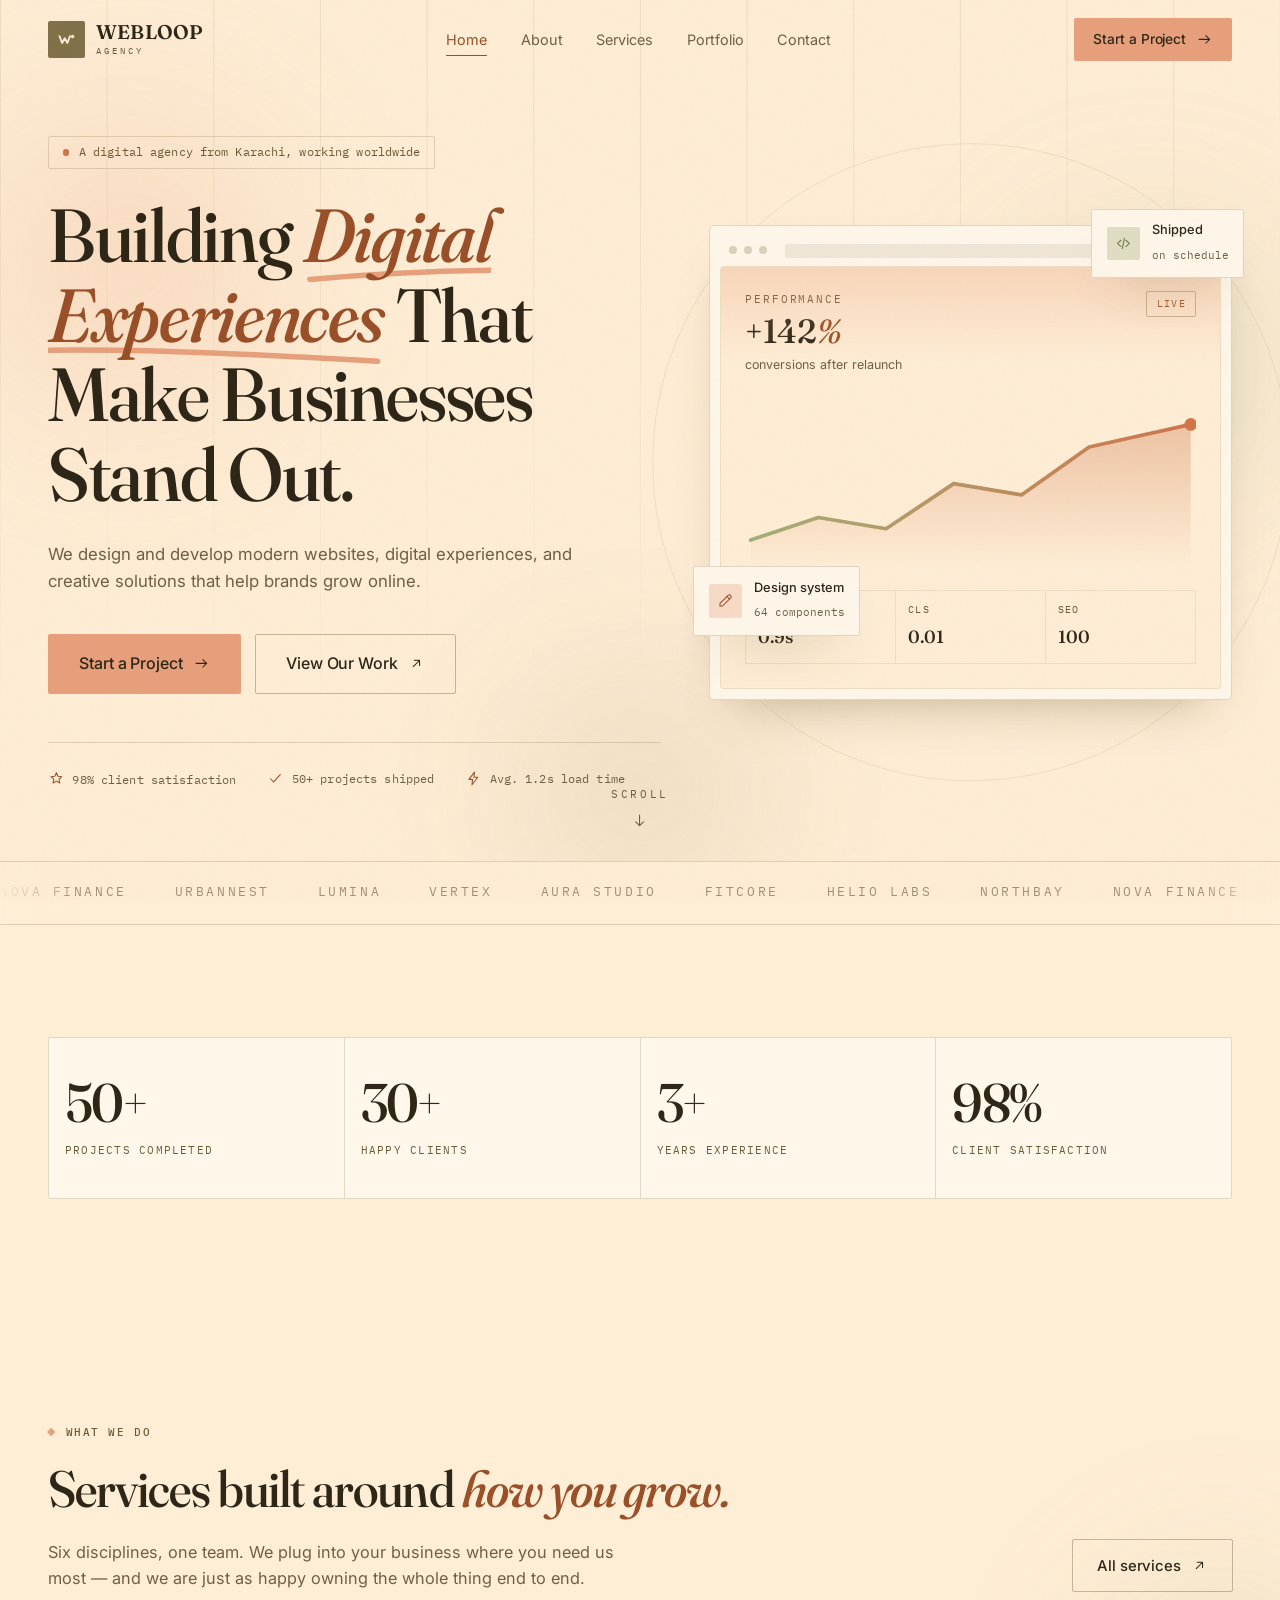
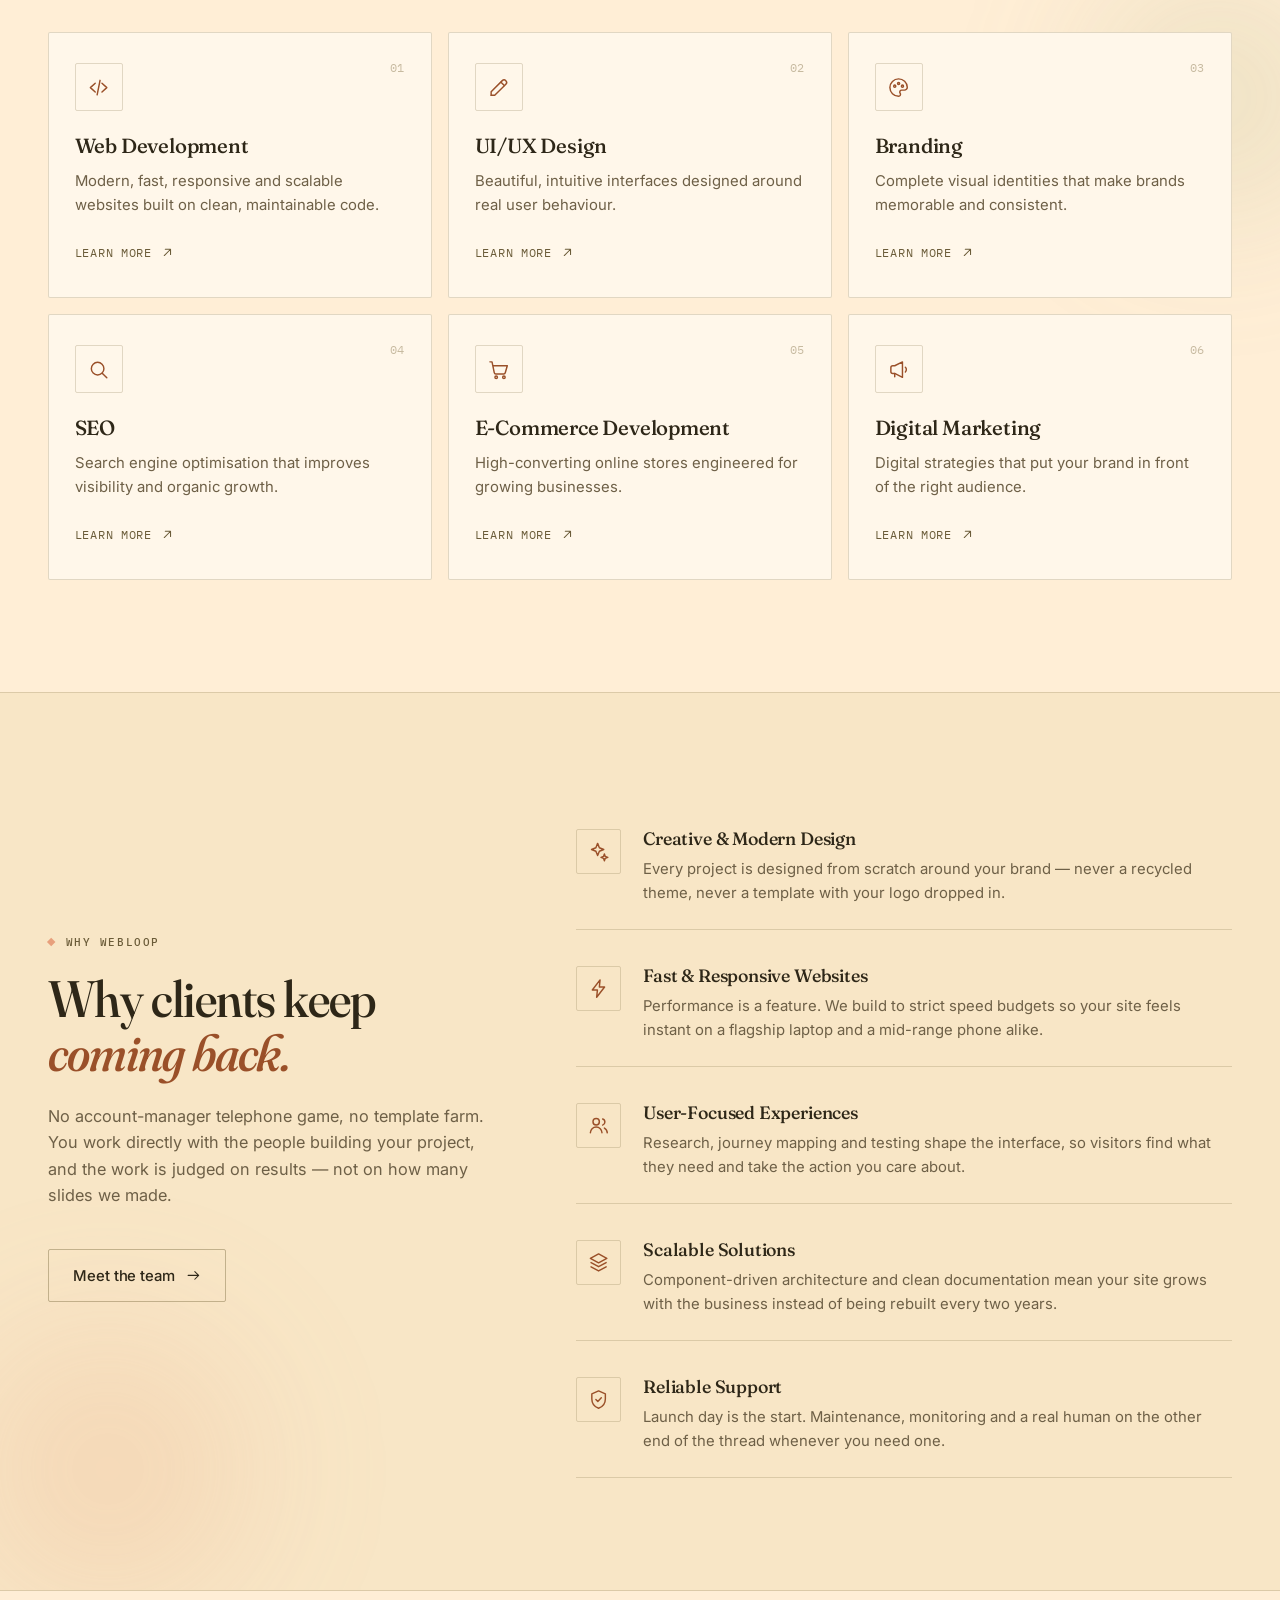
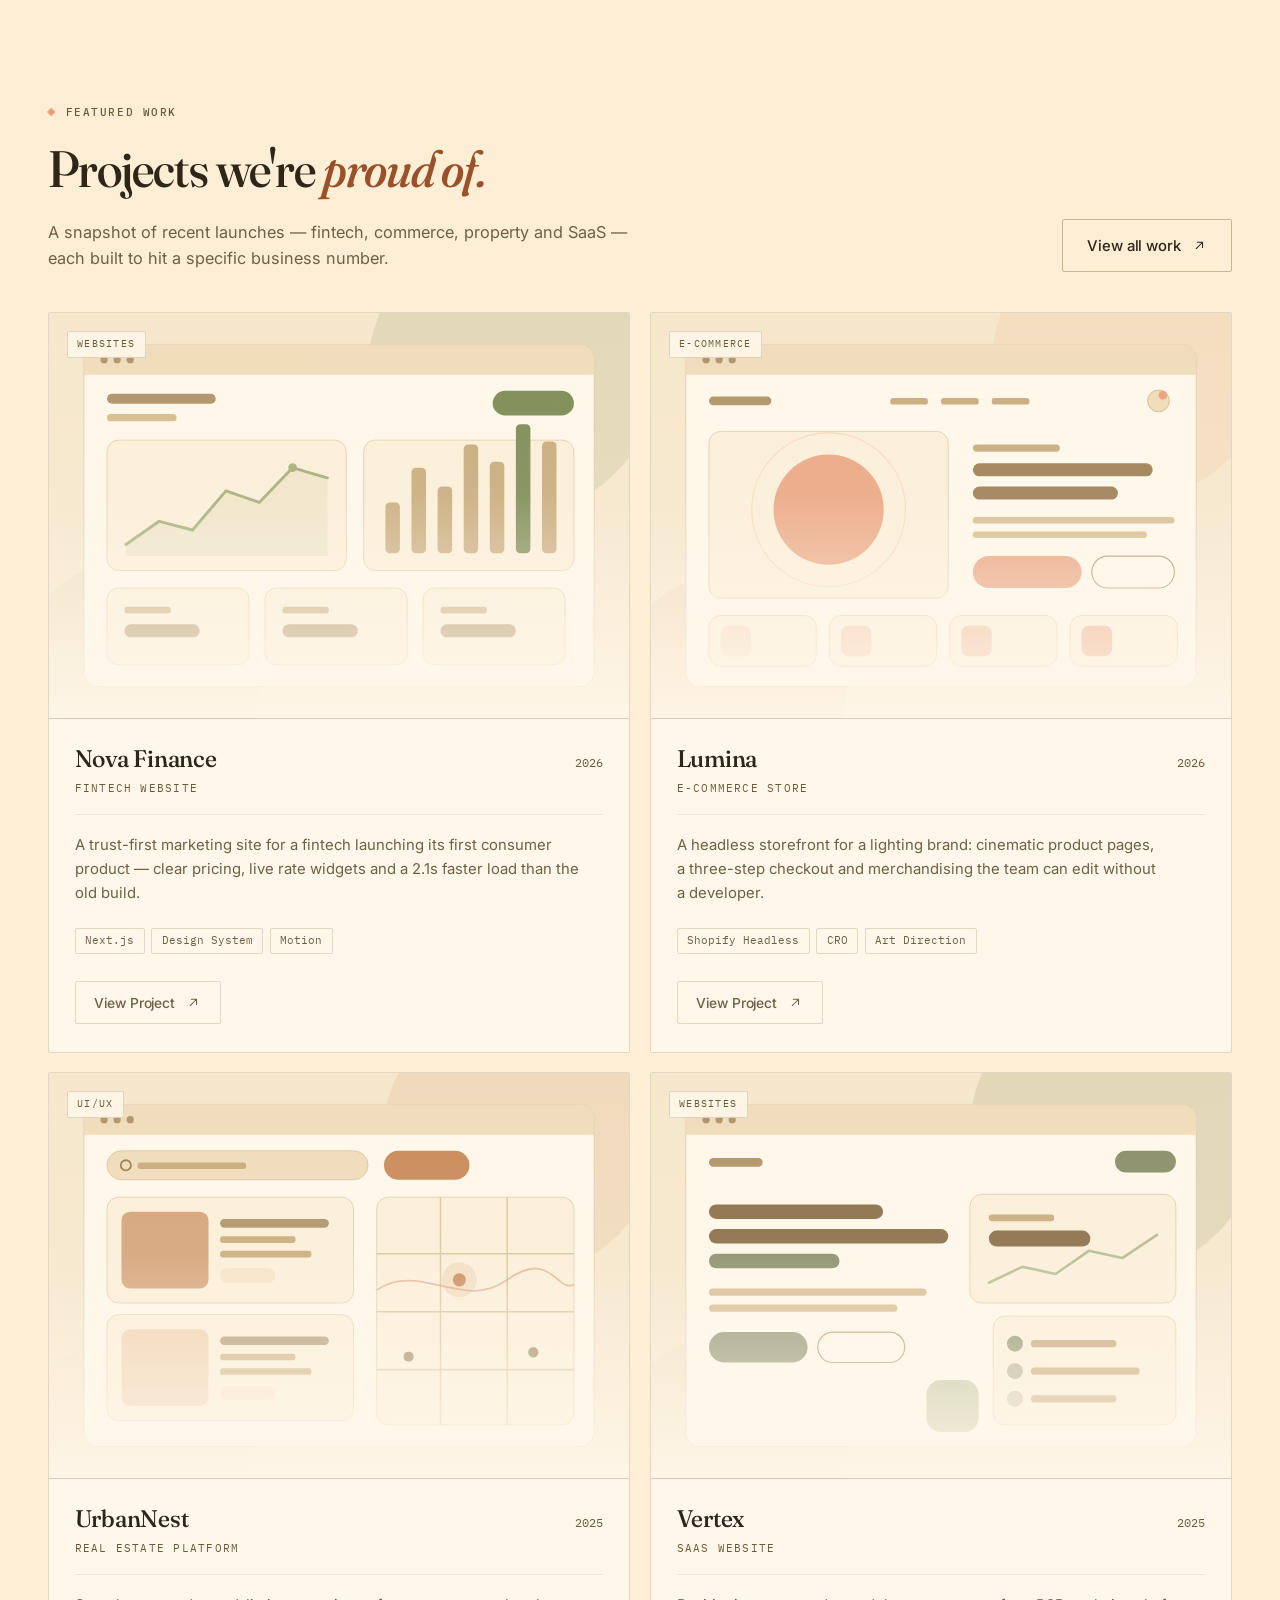
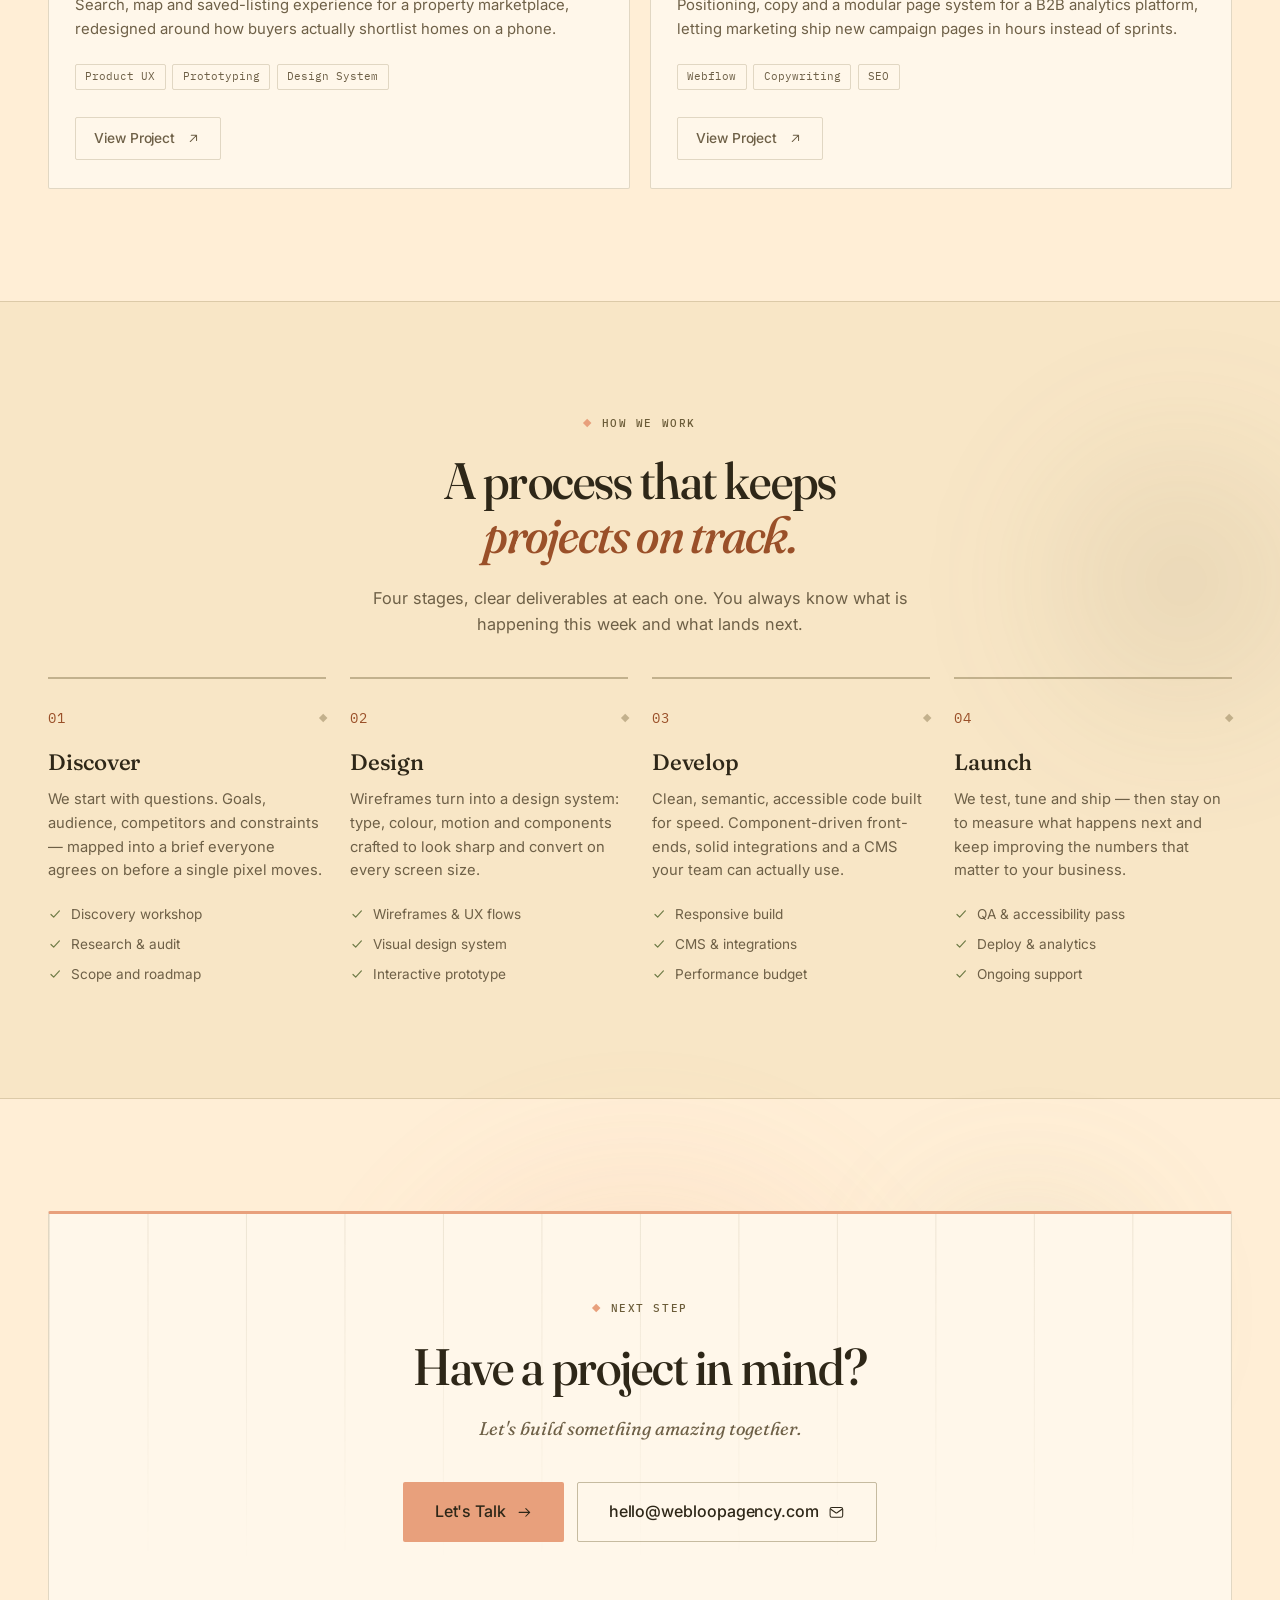
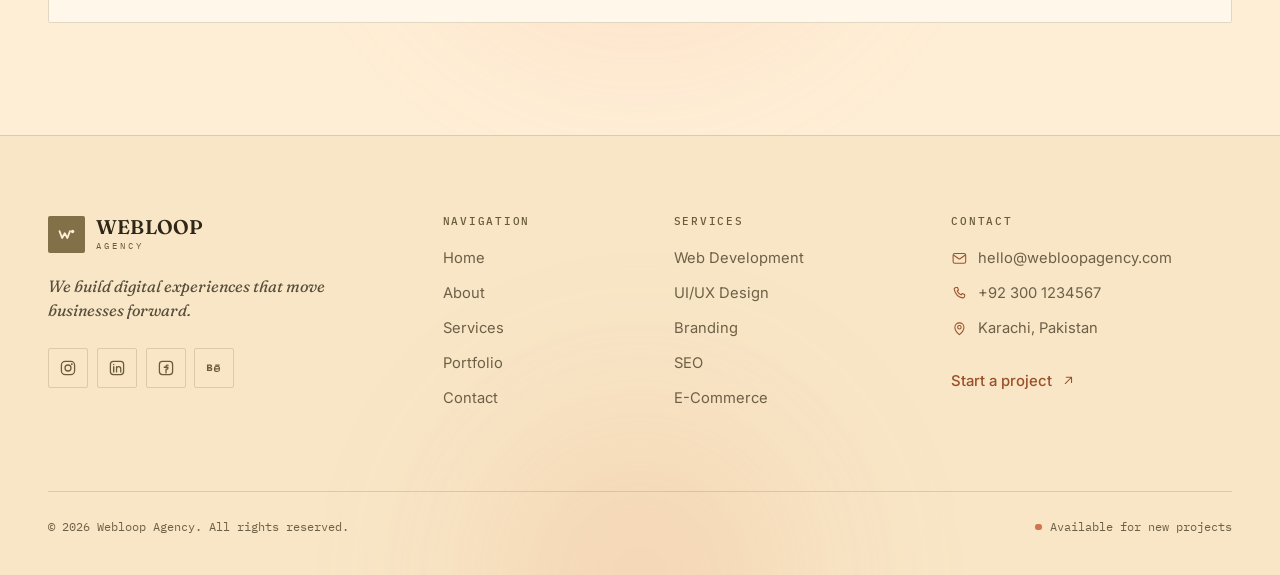
==== commit 4074a593: "Rebuild the theme on the cream / sage / olive / peach palette Swaps the warm near-black scheme for t" ====
--- a/index.html
+++ b/index.html
@@ -9,7 +9,7 @@
       content="Webloop Agency designs and develops modern websites, digital experiences and creative solutions that help brands grow online. Web development, UI/UX, branding, SEO and e-commerce."
     />
     <meta name="author" content="Webloop Agency" />
-    <meta name="theme-color" content="#12100E" />
+    <meta name="theme-color" content="#FFEED6" />
     <link rel="canonical" href="https://webloopagency.com/" />
 
     <meta property="og:type" content="website" />
@@ -29,7 +29,7 @@
       href="https://fonts.googleapis.com/css2?family=Fraunces:ital,opsz,wght@0,9..144,400..700;1,9..144,400..700&family=IBM+Plex+Mono:wght@400;500&family=Inter:wght@400;500;600&display=swap"
       rel="stylesheet"
     />
-    <link rel="stylesheet" href="assets/css/style.css?v=2" />
+    <link rel="stylesheet" href="assets/css/style.css?v=3" />
 
     <script type="application/ld+json">
       {
@@ -210,17 +210,17 @@
                 <svg class="panel__chart" viewBox="0 0 320 120" role="img" aria-label="Chart showing conversion growth after relaunch">
                   <defs>
                     <linearGradient id="hero-area" x1="0" y1="0" x2="0" y2="1">
-                      <stop offset="0" stop-color="#E4572E" stop-opacity=".35" />
-                      <stop offset="1" stop-color="#E4572E" stop-opacity="0" />
+                      <stop offset="0" stop-color="#D0764A" stop-opacity=".35" />
+                      <stop offset="1" stop-color="#D0764A" stop-opacity="0" />
                     </linearGradient>
                     <linearGradient id="hero-line" x1="0" y1="0" x2="1" y2="0">
-                      <stop offset="0" stop-color="#D9A441" />
-                      <stop offset="1" stop-color="#E4572E" />
+                      <stop offset="0" stop-color="#A5AF79" />
+                      <stop offset="1" stop-color="#D0764A" />
                     </linearGradient>
                   </defs>
                   <path d="M4 100 52 84 100 92 148 60 196 68 244 34 316 18V120H4Z" fill="url(#hero-area)" />
                   <path d="M4 100 52 84 100 92 148 60 196 68 244 34 316 18" fill="none" stroke="url(#hero-line)" stroke-width="2.6" stroke-linecap="round" stroke-linejoin="round" />
-                  <circle cx="316" cy="18" r="4.5" fill="#E4572E" />
+                  <circle cx="316" cy="18" r="4.5" fill="#D0764A" />
                 </svg>
 
                 <dl class="panel__metrics">
@@ -438,27 +438,27 @@
             <!-- Nova Finance -->
             <article class="card spotlight work-card reveal">
               <div class="work-card__media">
-                <svg class="work-card__art" viewBox="0 0 800 560" preserveAspectRatio="xMidYMid slice" role="img" aria-label="Nova Finance dashboard artwork" style="--c1: #5b7c99; --c2: #9fb8ad">
-                  <rect width="800" height="560" fill="#16130F" />
+                <svg class="work-card__art" viewBox="0 0 800 560" preserveAspectRatio="xMidYMid slice" role="img" aria-label="Nova Finance dashboard artwork" style="--c1: #7d8c56; --c2: #a5af79">
+                  <rect width="800" height="560" fill="#F6E7CC" />
                   <circle cx="640" cy="80" r="200" fill="var(--c1)" opacity=".16" />
                   <circle cx="120" cy="510" r="170" fill="var(--c2)" opacity=".1" />
-                  <rect x="48" y="44" width="704" height="472" rx="20" fill="#1A1712" stroke="#332B21" />
-                  <path d="M48 64a20 20 0 0 1 20-20h664a20 20 0 0 1 20 20v22H48Z" fill="#211C16" />
-                  <circle cx="76" cy="65" r="5" fill="#5A4C3A" /><circle cx="94" cy="65" r="5" fill="#5A4C3A" /><circle cx="112" cy="65" r="5" fill="#5A4C3A" />
-                  <rect x="140" y="57" width="230" height="16" rx="8" fill="#272119" />
-                  <rect x="80" y="112" width="150" height="14" rx="7" fill="#5A4C3A" />
-                  <rect x="80" y="140" width="96" height="10" rx="5" fill="#3A3126" />
+                  <rect x="48" y="44" width="704" height="472" rx="20" fill="#FFF7EA" stroke="#DCC49A" />
+                  <path d="M48 64a20 20 0 0 1 20-20h664a20 20 0 0 1 20 20v22H48Z" fill="#F0DCBB" />
+                  <circle cx="76" cy="65" r="5" fill="#B0946A" /><circle cx="94" cy="65" r="5" fill="#B0946A" /><circle cx="112" cy="65" r="5" fill="#B0946A" />
+                  <rect x="140" y="57" width="230" height="16" rx="8" fill="#EFDCB8" />
+                  <rect x="80" y="112" width="150" height="14" rx="7" fill="#B0946A" />
+                  <rect x="80" y="140" width="96" height="10" rx="5" fill="#D6BC90" />
                   <rect x="612" y="108" width="112" height="34" rx="17" fill="var(--c1)" />
-                  <rect x="80" y="176" width="330" height="180" rx="16" fill="#1E1A14" stroke="#332B21" />
+                  <rect x="80" y="176" width="330" height="180" rx="16" fill="#FBEFD9" stroke="#DCC49A" />
                   <path d="M106 320 152 288 198 300 244 246 290 262 336 214 384 228V336H106Z" fill="var(--c2)" opacity=".16" />
                   <path d="M106 320 152 288 198 300 244 246 290 262 336 214 384 228" fill="none" stroke="var(--c2)" stroke-width="4" stroke-linecap="round" stroke-linejoin="round" />
                   <circle cx="336" cy="214" r="6" fill="var(--c2)" />
-                  <rect x="434" y="176" width="290" height="180" rx="16" fill="#1E1A14" stroke="#332B21" />
-                  <rect x="464" y="262" width="20" height="70" rx="6" fill="#443A2C" /><rect x="500" y="214" width="20" height="118" rx="6" fill="#443A2C" /><rect x="536" y="240" width="20" height="92" rx="6" fill="#443A2C" /><rect x="572" y="182" width="20" height="150" rx="6" fill="#443A2C" /><rect x="608" y="206" width="20" height="126" rx="6" fill="#443A2C" /><rect x="644" y="154" width="20" height="178" rx="6" fill="var(--c1)" /><rect x="680" y="178" width="20" height="154" rx="6" fill="#443A2C" />
-                  <rect x="80" y="380" width="196" height="106" rx="16" fill="#1E1A14" stroke="#332B21" /><rect x="298" y="380" width="196" height="106" rx="16" fill="#1E1A14" stroke="#332B21" /><rect x="516" y="380" width="196" height="106" rx="16" fill="#1E1A14" stroke="#332B21" />
-                  <rect x="104" y="406" width="64" height="9" rx="4" fill="#443A2C" /><rect x="104" y="430" width="104" height="18" rx="9" fill="#5A4C3A" />
-                  <rect x="322" y="406" width="64" height="9" rx="4" fill="#443A2C" /><rect x="322" y="430" width="104" height="18" rx="9" fill="#5A4C3A" />
-                  <rect x="540" y="406" width="64" height="9" rx="4" fill="#443A2C" /><rect x="540" y="430" width="104" height="18" rx="9" fill="#5A4C3A" />
+                  <rect x="434" y="176" width="290" height="180" rx="16" fill="#FBEFD9" stroke="#DCC49A" />
+                  <rect x="464" y="262" width="20" height="70" rx="6" fill="#C9AC7E" /><rect x="500" y="214" width="20" height="118" rx="6" fill="#C9AC7E" /><rect x="536" y="240" width="20" height="92" rx="6" fill="#C9AC7E" /><rect x="572" y="182" width="20" height="150" rx="6" fill="#C9AC7E" /><rect x="608" y="206" width="20" height="126" rx="6" fill="#C9AC7E" /><rect x="644" y="154" width="20" height="178" rx="6" fill="var(--c1)" /><rect x="680" y="178" width="20" height="154" rx="6" fill="#C9AC7E" />
+                  <rect x="80" y="380" width="196" height="106" rx="16" fill="#FBEFD9" stroke="#DCC49A" /><rect x="298" y="380" width="196" height="106" rx="16" fill="#FBEFD9" stroke="#DCC49A" /><rect x="516" y="380" width="196" height="106" rx="16" fill="#FBEFD9" stroke="#DCC49A" />
+                  <rect x="104" y="406" width="64" height="9" rx="4" fill="#C9AC7E" /><rect x="104" y="430" width="104" height="18" rx="9" fill="#B0946A" />
+                  <rect x="322" y="406" width="64" height="9" rx="4" fill="#C9AC7E" /><rect x="322" y="430" width="104" height="18" rx="9" fill="#B0946A" />
+                  <rect x="540" y="406" width="64" height="9" rx="4" fill="#C9AC7E" /><rect x="540" y="430" width="104" height="18" rx="9" fill="#B0946A" />
                 </svg>
                 <span class="work-card__tag">Websites</span>
                 <span class="work-card__result">+64% demo requests</span>
@@ -478,25 +478,25 @@
             <!-- Lumina -->
             <article class="card spotlight work-card reveal" data-delay="90">
               <div class="work-card__media">
-                <svg class="work-card__art" viewBox="0 0 800 560" preserveAspectRatio="xMidYMid slice" role="img" aria-label="Lumina storefront artwork" style="--c1: #d9a441; --c2: #e4572e">
-                  <rect width="800" height="560" fill="#16130F" />
+                <svg class="work-card__art" viewBox="0 0 800 560" preserveAspectRatio="xMidYMid slice" role="img" aria-label="Lumina storefront artwork" style="--c1: #e8a07c; --c2: #d0764a">
+                  <rect width="800" height="560" fill="#F6E7CC" />
                   <circle cx="660" cy="70" r="190" fill="var(--c1)" opacity=".14" />
                   <circle cx="110" cy="520" r="160" fill="var(--c2)" opacity=".1" />
-                  <rect x="48" y="44" width="704" height="472" rx="20" fill="#1A1712" stroke="#332B21" />
-                  <path d="M48 64a20 20 0 0 1 20-20h664a20 20 0 0 1 20 20v22H48Z" fill="#211C16" />
-                  <circle cx="76" cy="65" r="5" fill="#5A4C3A" /><circle cx="94" cy="65" r="5" fill="#5A4C3A" /><circle cx="112" cy="65" r="5" fill="#5A4C3A" />
-                  <rect x="80" y="116" width="86" height="12" rx="6" fill="#5A4C3A" />
-                  <rect x="330" y="118" width="52" height="9" rx="4" fill="#443A2C" /><rect x="400" y="118" width="52" height="9" rx="4" fill="#443A2C" /><rect x="470" y="118" width="52" height="9" rx="4" fill="#443A2C" />
-                  <circle cx="700" cy="122" r="15" fill="#272119" stroke="#443A2C" /><circle cx="706" cy="114" r="6" fill="var(--c1)" />
-                  <rect x="80" y="164" width="330" height="230" rx="16" fill="#1E1A14" stroke="#332B21" />
+                  <rect x="48" y="44" width="704" height="472" rx="20" fill="#FFF7EA" stroke="#DCC49A" />
+                  <path d="M48 64a20 20 0 0 1 20-20h664a20 20 0 0 1 20 20v22H48Z" fill="#F0DCBB" />
+                  <circle cx="76" cy="65" r="5" fill="#B0946A" /><circle cx="94" cy="65" r="5" fill="#B0946A" /><circle cx="112" cy="65" r="5" fill="#B0946A" />
+                  <rect x="80" y="116" width="86" height="12" rx="6" fill="#B0946A" />
+                  <rect x="330" y="118" width="52" height="9" rx="4" fill="#C9AC7E" /><rect x="400" y="118" width="52" height="9" rx="4" fill="#C9AC7E" /><rect x="470" y="118" width="52" height="9" rx="4" fill="#C9AC7E" />
+                  <circle cx="700" cy="122" r="15" fill="#EFDCB8" stroke="#C9AC7E" /><circle cx="706" cy="114" r="6" fill="var(--c1)" />
+                  <rect x="80" y="164" width="330" height="230" rx="16" fill="#FBEFD9" stroke="#DCC49A" />
                   <circle cx="245" cy="272" r="76" fill="var(--c1)" opacity=".9" />
                   <circle cx="245" cy="272" r="106" fill="none" stroke="var(--c1)" stroke-width="1.5" opacity=".3" />
-                  <rect x="444" y="182" width="120" height="10" rx="5" fill="#443A2C" />
-                  <rect x="444" y="208" width="248" height="18" rx="9" fill="#655641" /><rect x="444" y="240" width="200" height="18" rx="9" fill="#655641" />
-                  <rect x="444" y="282" width="278" height="9" rx="4" fill="#3A3126" /><rect x="444" y="302" width="240" height="9" rx="4" fill="#3A3126" />
+                  <rect x="444" y="182" width="120" height="10" rx="5" fill="#C9AC7E" />
+                  <rect x="444" y="208" width="248" height="18" rx="9" fill="#9C7F55" /><rect x="444" y="240" width="200" height="18" rx="9" fill="#9C7F55" />
+                  <rect x="444" y="282" width="278" height="9" rx="4" fill="#D6BC90" /><rect x="444" y="302" width="240" height="9" rx="4" fill="#D6BC90" />
                   <rect x="444" y="336" width="150" height="44" rx="22" fill="var(--c1)" />
-                  <rect x="608" y="336" width="114" height="44" rx="22" fill="none" stroke="#5A4C3A" stroke-width="1.6" />
-                  <rect x="80" y="418" width="148" height="70" rx="16" fill="#1E1A14" stroke="#332B21" /><rect x="246" y="418" width="148" height="70" rx="16" fill="#1E1A14" stroke="#332B21" /><rect x="412" y="418" width="148" height="70" rx="16" fill="#1E1A14" stroke="#332B21" /><rect x="578" y="418" width="148" height="70" rx="16" fill="#1E1A14" stroke="#332B21" />
+                  <rect x="608" y="336" width="114" height="44" rx="22" fill="none" stroke="#B0946A" stroke-width="1.6" />
+                  <rect x="80" y="418" width="148" height="70" rx="16" fill="#FBEFD9" stroke="#DCC49A" /><rect x="246" y="418" width="148" height="70" rx="16" fill="#FBEFD9" stroke="#DCC49A" /><rect x="412" y="418" width="148" height="70" rx="16" fill="#FBEFD9" stroke="#DCC49A" /><rect x="578" y="418" width="148" height="70" rx="16" fill="#FBEFD9" stroke="#DCC49A" />
                   <rect x="96" y="432" width="42" height="42" rx="10" fill="var(--c1)" opacity=".25" /><rect x="262" y="432" width="42" height="42" rx="10" fill="var(--c1)" opacity=".45" /><rect x="428" y="432" width="42" height="42" rx="10" fill="var(--c1)" opacity=".65" /><rect x="594" y="432" width="42" height="42" rx="10" fill="var(--c1)" opacity=".85" />
                 </svg>
                 <span class="work-card__tag">E-Commerce</span>
@@ -517,28 +517,28 @@
             <!-- UrbanNest -->
             <article class="card spotlight work-card reveal">
               <div class="work-card__media">
-                <svg class="work-card__art" viewBox="0 0 800 560" preserveAspectRatio="xMidYMid slice" role="img" aria-label="UrbanNest property platform artwork" style="--c1: #c07a4e; --c2: #e0b088">
-                  <rect width="800" height="560" fill="#16130F" />
+                <svg class="work-card__art" viewBox="0 0 800 560" preserveAspectRatio="xMidYMid slice" role="img" aria-label="UrbanNest property platform artwork" style="--c1: #c98a5a; --c2: #e8c39c">
+                  <rect width="800" height="560" fill="#F6E7CC" />
                   <circle cx="650" cy="90" r="190" fill="var(--c1)" opacity=".14" />
                   <circle cx="120" cy="520" r="160" fill="var(--c2)" opacity=".08" />
-                  <rect x="48" y="44" width="704" height="472" rx="20" fill="#1A1712" stroke="#332B21" />
-                  <path d="M48 64a20 20 0 0 1 20-20h664a20 20 0 0 1 20 20v22H48Z" fill="#211C16" />
-                  <circle cx="76" cy="65" r="5" fill="#5A4C3A" /><circle cx="94" cy="65" r="5" fill="#5A4C3A" /><circle cx="112" cy="65" r="5" fill="#5A4C3A" />
-                  <rect x="80" y="108" width="360" height="40" rx="20" fill="#211C16" stroke="#3A3126" />
-                  <circle cx="106" cy="128" r="7" fill="none" stroke="#655641" stroke-width="2.5" />
-                  <rect x="122" y="124" width="150" height="9" rx="4" fill="#443A2C" />
+                  <rect x="48" y="44" width="704" height="472" rx="20" fill="#FFF7EA" stroke="#DCC49A" />
+                  <path d="M48 64a20 20 0 0 1 20-20h664a20 20 0 0 1 20 20v22H48Z" fill="#F0DCBB" />
+                  <circle cx="76" cy="65" r="5" fill="#B0946A" /><circle cx="94" cy="65" r="5" fill="#B0946A" /><circle cx="112" cy="65" r="5" fill="#B0946A" />
+                  <rect x="80" y="108" width="360" height="40" rx="20" fill="#F0DCBB" stroke="#D6BC90" />
+                  <circle cx="106" cy="128" r="7" fill="none" stroke="#9C7F55" stroke-width="2.5" />
+                  <rect x="122" y="124" width="150" height="9" rx="4" fill="#C9AC7E" />
                   <rect x="462" y="108" width="118" height="40" rx="20" fill="var(--c1)" />
-                  <rect x="452" y="172" width="272" height="314" rx="16" fill="#1E1A14" stroke="#332B21" />
-                  <path d="M452 250h272M452 330h272M452 410h272M540 172v314M632 172v314" stroke="#332B21" stroke-width="2" />
+                  <rect x="452" y="172" width="272" height="314" rx="16" fill="#FBEFD9" stroke="#DCC49A" />
+                  <path d="M452 250h272M452 330h272M452 410h272M540 172v314M632 172v314" stroke="#DCC49A" stroke-width="2" />
                   <path d="M452 300c60-40 120 30 180-14s70 20 92 6" stroke="var(--c1)" stroke-width="2.5" fill="none" opacity=".5" />
                   <circle cx="566" cy="286" r="24" fill="var(--c1)" opacity=".18" /><circle cx="566" cy="286" r="9" fill="var(--c1)" />
-                  <circle cx="668" cy="386" r="7" fill="#655641" /><circle cx="496" cy="392" r="7" fill="#655641" />
-                  <rect x="80" y="172" width="340" height="146" rx="16" fill="#1E1A14" stroke="#332B21" />
+                  <circle cx="668" cy="386" r="7" fill="#9C7F55" /><circle cx="496" cy="392" r="7" fill="#9C7F55" />
+                  <rect x="80" y="172" width="340" height="146" rx="16" fill="#FBEFD9" stroke="#DCC49A" />
                   <rect x="100" y="192" width="120" height="106" rx="12" fill="var(--c1)" opacity=".75" />
-                  <rect x="236" y="202" width="150" height="12" rx="6" fill="#5A4C3A" /><rect x="236" y="226" width="104" height="9" rx="4" fill="#443A2C" /><rect x="236" y="246" width="126" height="9" rx="4" fill="#443A2C" /><rect x="236" y="270" width="76" height="20" rx="10" fill="var(--c2)" opacity=".3" />
-                  <rect x="80" y="334" width="340" height="146" rx="16" fill="#1E1A14" stroke="#332B21" />
+                  <rect x="236" y="202" width="150" height="12" rx="6" fill="#B0946A" /><rect x="236" y="226" width="104" height="9" rx="4" fill="#C9AC7E" /><rect x="236" y="246" width="126" height="9" rx="4" fill="#C9AC7E" /><rect x="236" y="270" width="76" height="20" rx="10" fill="var(--c2)" opacity=".3" />
+                  <rect x="80" y="334" width="340" height="146" rx="16" fill="#FBEFD9" stroke="#DCC49A" />
                   <rect x="100" y="354" width="120" height="106" rx="12" fill="var(--c2)" opacity=".7" />
-                  <rect x="236" y="364" width="150" height="12" rx="6" fill="#5A4C3A" /><rect x="236" y="388" width="104" height="9" rx="4" fill="#443A2C" /><rect x="236" y="408" width="126" height="9" rx="4" fill="#443A2C" /><rect x="236" y="432" width="76" height="20" rx="10" fill="var(--c2)" opacity=".3" />
+                  <rect x="236" y="364" width="150" height="12" rx="6" fill="#B0946A" /><rect x="236" y="388" width="104" height="9" rx="4" fill="#C9AC7E" /><rect x="236" y="408" width="126" height="9" rx="4" fill="#C9AC7E" /><rect x="236" y="432" width="76" height="20" rx="10" fill="var(--c2)" opacity=".3" />
                 </svg>
                 <span class="work-card__tag">UI/UX</span>
                 <span class="work-card__result">2.4× listings saved</span>
@@ -558,26 +558,26 @@
             <!-- Vertex -->
             <article class="card spotlight work-card reveal" data-delay="90">
               <div class="work-card__media">
-                <svg class="work-card__art" viewBox="0 0 800 560" preserveAspectRatio="xMidYMid slice" role="img" aria-label="Vertex SaaS website artwork" style="--c1: #7d6b8f; --c2: #b0a3bd">
-                  <rect width="800" height="560" fill="#16130F" />
+                <svg class="work-card__art" viewBox="0 0 800 560" preserveAspectRatio="xMidYMid slice" role="img" aria-label="Vertex SaaS website artwork" style="--c1: #8a8f6a; --c2: #b6bb92">
+                  <rect width="800" height="560" fill="#F6E7CC" />
                   <circle cx="640" cy="80" r="200" fill="var(--c1)" opacity=".18" />
                   <circle cx="110" cy="520" r="160" fill="var(--c2)" opacity=".1" />
-                  <rect x="48" y="44" width="704" height="472" rx="20" fill="#1A1712" stroke="#332B21" />
-                  <path d="M48 64a20 20 0 0 1 20-20h664a20 20 0 0 1 20 20v22H48Z" fill="#211C16" />
-                  <circle cx="76" cy="65" r="5" fill="#5A4C3A" /><circle cx="94" cy="65" r="5" fill="#5A4C3A" /><circle cx="112" cy="65" r="5" fill="#5A4C3A" />
-                  <rect x="80" y="118" width="74" height="12" rx="6" fill="#5A4C3A" />
+                  <rect x="48" y="44" width="704" height="472" rx="20" fill="#FFF7EA" stroke="#DCC49A" />
+                  <path d="M48 64a20 20 0 0 1 20-20h664a20 20 0 0 1 20 20v22H48Z" fill="#F0DCBB" />
+                  <circle cx="76" cy="65" r="5" fill="#B0946A" /><circle cx="94" cy="65" r="5" fill="#B0946A" /><circle cx="112" cy="65" r="5" fill="#B0946A" />
+                  <rect x="80" y="118" width="74" height="12" rx="6" fill="#B0946A" />
                   <rect x="640" y="108" width="84" height="30" rx="15" fill="var(--c1)" />
-                  <rect x="80" y="182" width="240" height="20" rx="10" fill="#6E5D46" /><rect x="80" y="216" width="330" height="20" rx="10" fill="#6E5D46" /><rect x="80" y="250" width="180" height="20" rx="10" fill="var(--c1)" />
-                  <rect x="80" y="298" width="300" height="10" rx="5" fill="#3A3126" /><rect x="80" y="320" width="260" height="10" rx="5" fill="#3A3126" />
+                  <rect x="80" y="182" width="240" height="20" rx="10" fill="#8A6E48" /><rect x="80" y="216" width="330" height="20" rx="10" fill="#8A6E48" /><rect x="80" y="250" width="180" height="20" rx="10" fill="var(--c1)" />
+                  <rect x="80" y="298" width="300" height="10" rx="5" fill="#D6BC90" /><rect x="80" y="320" width="260" height="10" rx="5" fill="#D6BC90" />
                   <rect x="80" y="358" width="136" height="42" rx="21" fill="var(--c1)" />
-                  <rect x="230" y="358" width="120" height="42" rx="21" fill="none" stroke="#5A4C3A" stroke-width="1.6" />
-                  <rect x="440" y="168" width="284" height="150" rx="16" fill="#1E1A14" stroke="#332B21" />
-                  <rect x="466" y="196" width="90" height="9" rx="4" fill="#443A2C" /><rect x="466" y="218" width="140" height="22" rx="11" fill="#6E5D46" />
+                  <rect x="230" y="358" width="120" height="42" rx="21" fill="none" stroke="#B0946A" stroke-width="1.6" />
+                  <rect x="440" y="168" width="284" height="150" rx="16" fill="#FBEFD9" stroke="#DCC49A" />
+                  <rect x="466" y="196" width="90" height="9" rx="4" fill="#C9AC7E" /><rect x="466" y="218" width="140" height="22" rx="11" fill="#8A6E48" />
                   <path d="M466 290 512 268 558 278 604 246 650 256 698 224" fill="none" stroke="var(--c2)" stroke-width="3.5" stroke-linecap="round" stroke-linejoin="round" />
-                  <rect x="472" y="336" width="252" height="150" rx="16" fill="#1E1A14" stroke="#332B21" />
-                  <circle cx="502" cy="374" r="11" fill="var(--c1)" /><rect x="524" y="369" width="118" height="10" rx="5" fill="#4A3F30" />
-                  <circle cx="502" cy="412" r="11" fill="var(--c1)" opacity=".7" /><rect x="524" y="407" width="150" height="10" rx="5" fill="#4A3F30" />
-                  <circle cx="502" cy="450" r="11" fill="var(--c1)" opacity=".45" /><rect x="524" y="445" width="118" height="10" rx="5" fill="#4A3F30" />
+                  <rect x="472" y="336" width="252" height="150" rx="16" fill="#FBEFD9" stroke="#DCC49A" />
+                  <circle cx="502" cy="374" r="11" fill="var(--c1)" /><rect x="524" y="369" width="118" height="10" rx="5" fill="#BFA070" />
+                  <circle cx="502" cy="412" r="11" fill="var(--c1)" opacity=".7" /><rect x="524" y="407" width="150" height="10" rx="5" fill="#BFA070" />
+                  <circle cx="502" cy="450" r="11" fill="var(--c1)" opacity=".45" /><rect x="524" y="445" width="118" height="10" rx="5" fill="#BFA070" />
                   <rect x="380" y="424" width="72" height="72" rx="20" fill="var(--c2)" opacity=".9" />
                 </svg>
                 <span class="work-card__tag">Websites</span>
@@ -784,6 +784,6 @@
       <svg class="ic ic--sm" viewBox="0 0 24 24" aria-hidden="true"><path d="M12 19.5v-15M6.5 10 12 4.5 17.5 10" /></svg>
     </button>
 
-    <script src="assets/js/main.js?v=2" defer></script>
+    <script src="assets/js/main.js?v=3" defer></script>
   </body>
 </html>
--- a/assets/css/style.css
+++ b/assets/css/style.css
@@ -1,11 +1,15 @@
 /* ==========================================================================
    Webloop Agency — global stylesheet
 
-   Direction: editorial studio, not "tech startup template".
-   Warm near-black paper, cream ink, one terracotta accent. Serif display
-   type with real italics, monospace for labels and numerals, hairline rules
-   instead of glowing borders, tight radii instead of pills, and a faint
-   paper grain over everything so the surfaces don't read as flat glass.
+   Palette: cream #FFEED6, sage #A5AF79, olive #827148, peach #E8A07C.
+   Warm light paper with olive ink. Two darker shades are derived from the
+   same hues (deep olive for body text, deep peach for accent text) purely
+   so small text clears WCAG AA on cream — the four brand colours stay the
+   visible identity.
+
+   Direction stays editorial: serif display type with real italics, mono for
+   labels and numerals, hairline rules instead of heavy borders, tight radii
+   instead of pills, and a faint paper grain so nothing reads as flat glass.
 
    Organised as: tokens → reset → base → layout → components → page
    sections → animation → media queries.
@@ -13,35 +17,39 @@
 
 /* --------------------------------------------------------------- Tokens */
 :root {
-  /* Surfaces — warm blacks, never blue-black */
-  --ink: #12100e;
-  --ink-soft: #17140f;
-  --surface: #1b1713;
-  --surface-2: #221d17;
-  --paper: #f2ede2;
+  /* Brand palette */
+  --cream: #ffeed6;
+  --sage: #a5af79;
+  --olive: #827148;
+  --peach: #e8a07c;
+
+  /* Surfaces */
+  --paper: #ffeed6;
+  --paper-alt: #f8e6c6;
+  --card: #fff7ea;
+  --card-2: #fdf0dd;
+
+  /* Derived darks — for text contrast only */
+  --ink: #2e2718;
+  --ink-soft: rgba(46, 39, 24, 0.8);
+  --muted: #6e6047;
+  --olive-ink: #6b5c39;
+  --accent: #e8a07c;
+  --accent-ink: #9a5029;
+  --accent-deep: #d0764a;
+  --sage-ink: #6f7c47;
 
   /* Hairlines */
-  --line: rgba(239, 234, 224, 0.13);
-  --line-soft: rgba(239, 234, 224, 0.07);
-  --line-strong: rgba(239, 234, 224, 0.26);
-
-  /* Accents */
-  --accent: #e4572e;
-  --accent-warm: #f0845f;
-  --ochre: #d9a441;
-  --clay: #a8654a;
-
-  /* Text */
-  --fg: #efeae0;
-  --fg-soft: rgba(239, 234, 224, 0.78);
-  --muted: #9b9285;
+  --line: rgba(130, 113, 72, 0.24);
+  --line-soft: rgba(130, 113, 72, 0.13);
+  --line-strong: rgba(130, 113, 72, 0.45);
 
   /* Type */
   --font-display: 'Fraunces', Georgia, 'Times New Roman', serif;
   --font-sans: 'Inter', 'Segoe UI', system-ui, -apple-system, sans-serif;
   --font-mono: 'IBM Plex Mono', 'SFMono-Regular', Consolas, monospace;
 
-  /* Space & shape — deliberately tight corners */
+  /* Space & shape */
   --shell: 78rem;
   --radius-xs: 2px;
   --radius-sm: 4px;
@@ -56,7 +64,7 @@
   --t-med: 0.4s;
   --t-slow: 0.8s;
 
-  --shadow-card: 0 30px 70px -40px rgba(0, 0, 0, 0.85);
+  --shadow-card: 0 24px 50px -28px rgba(90, 74, 40, 0.45);
 }
 
 /* ---------------------------------------------------------------- Reset */
@@ -76,13 +84,13 @@
   overflow-x: clip;
   -webkit-text-size-adjust: 100%;
   scrollbar-width: thin;
-  scrollbar-color: #322b23 transparent;
+  scrollbar-color: var(--olive) transparent;
 }
 
 body {
   position: relative;
-  background-color: var(--ink);
-  color: var(--fg);
+  background-color: var(--paper);
+  color: var(--ink);
   font-family: var(--font-sans);
   font-size: 1rem;
   line-height: 1.62;
@@ -91,16 +99,16 @@
   text-rendering: optimizeLegibility;
 }
 
-/* Paper grain — the single most "printed, not generated" detail here */
+/* Paper grain — the detail that stops cream reading as flat digital white */
 body::after {
   content: '';
   position: fixed;
   inset: 0;
   z-index: 9999;
   pointer-events: none;
-  opacity: 0.05;
-  mix-blend-mode: overlay;
-  background-image: url("data:image/svg+xml,%3Csvg xmlns='http://www.w3.org/2000/svg' width='160' height='160'%3E%3Cfilter id='n'%3E%3CfeTurbulence type='fractalNoise' baseFrequency='0.82' numOctaves='3' stitchTiles='stitch'/%3E%3C/filter%3E%3Crect width='160' height='160' filter='url(%23n)'/%3E%3C/svg%3E");
+  opacity: 0.055;
+  mix-blend-mode: multiply;
+  background-image: url("data:image/svg+xml,%3Csvg xmlns='http://www.w3.org/2000/svg' width='160' height='160'%3E%3Cfilter id='n'%3E%3CfeTurbulence type='fractalNoise' baseFrequency='0.85' numOctaves='3' stitchTiles='stitch'/%3E%3C/filter%3E%3Crect width='160' height='160' filter='url(%23n)'/%3E%3C/svg%3E");
 }
 
 img,
@@ -135,12 +143,12 @@
 }
 
 ::selection {
-  background: var(--accent);
-  color: var(--paper);
+  background: var(--peach);
+  color: var(--ink);
 }
 
 :focus-visible {
-  outline: 2px solid var(--accent);
+  outline: 2px solid var(--accent-ink);
   outline-offset: 3px;
   border-radius: 2px;
 }
@@ -153,10 +161,10 @@
   background: transparent;
 }
 ::-webkit-scrollbar-thumb {
-  background: #322b23;
+  background: rgba(130, 113, 72, 0.5);
 }
 ::-webkit-scrollbar-thumb:hover {
-  background: #453b30;
+  background: var(--olive);
 }
 
 /* ----------------------------------------------------------------- Base */
@@ -184,11 +192,11 @@
   letter-spacing: -0.01em;
 }
 
-/* The accented word: italic serif with a hand-drawn underline where it counts */
+/* The accented word: italic serif in deep peach */
 em {
   font-style: italic;
   font-variation-settings: 'SOFT' 40, 'WONK' 1, 'opsz' 120;
-  color: var(--accent-warm);
+  color: var(--accent-ink);
 }
 
 p {
@@ -203,8 +211,8 @@
   z-index: 200;
   padding: 0.7rem 1.25rem;
   border-radius: var(--radius-xs);
-  background: var(--accent);
-  color: var(--paper);
+  background: var(--ink);
+  color: var(--cream);
   font-size: 0.85rem;
   font-weight: 600;
   transform: translateY(-160%);
@@ -243,7 +251,7 @@
 }
 
 .section--alt {
-  background: var(--ink-soft);
+  background: var(--paper-alt);
   border-block: 1px solid var(--line);
   overflow: hidden;
 }
@@ -253,23 +261,23 @@
   z-index: 1;
 }
 
-/* Ambient warmth — a wash, not a neon orb */
+/* Ambient warmth — soft washes of the palette, never neon */
 .glow {
   position: absolute;
   pointer-events: none;
   z-index: 0;
   filter: blur(70px);
-  opacity: 0.55;
+  opacity: 0.7;
   border-radius: 50%;
 }
 .glow--accent {
-  background: radial-gradient(circle, rgba(228, 87, 46, 0.14), transparent 68%);
+  background: radial-gradient(circle, rgba(232, 160, 124, 0.42), transparent 68%);
 }
 .glow--violet {
-  background: radial-gradient(circle, rgba(217, 164, 65, 0.11), transparent 68%);
+  background: radial-gradient(circle, rgba(165, 175, 121, 0.4), transparent 68%);
 }
 .glow--cyan {
-  background: radial-gradient(circle, rgba(168, 101, 74, 0.12), transparent 68%);
+  background: radial-gradient(circle, rgba(130, 113, 72, 0.24), transparent 68%);
 }
 
 /* Layout column rules, like guides left visible on purpose */
@@ -278,19 +286,15 @@
   inset: 0;
   pointer-events: none;
   z-index: 0;
-  background-image: linear-gradient(
-    to right,
-    var(--line-soft) 1px,
-    transparent 1px
-  );
+  background-image: linear-gradient(to right, var(--line-soft) 1px, transparent 1px);
   background-size: 8.333% 100%;
   -webkit-mask-image: linear-gradient(to bottom, #000 5%, transparent 85%);
   mask-image: linear-gradient(to bottom, #000 5%, transparent 85%);
 }
 
-/* Flat warm panel — no blur, no glass */
+/* Raised paper panel */
 .glass {
-  background: rgba(239, 234, 224, 0.028);
+  background: var(--card);
   border: 1px solid var(--line);
 }
 
@@ -304,14 +308,14 @@
   font-weight: 500;
   letter-spacing: 0.14em;
   text-transform: uppercase;
-  color: var(--accent);
+  color: var(--olive-ink);
 }
 .eyebrow::before {
   content: '';
   width: 0.4rem;
   height: 0.4rem;
   flex-shrink: 0;
-  background: currentColor;
+  background: var(--peach);
   transform: rotate(45deg);
 }
 
@@ -339,11 +343,6 @@
   display: flex;
   flex-direction: column;
   gap: 2rem;
-}
-
-/* Kept for backwards compatibility — now plain cream, no gradient */
-.text-gradient {
-  color: var(--fg);
 }
 
 /* -------------------------------------------------------------- Buttons */
@@ -385,11 +384,12 @@
 }
 
 .btn--primary {
-  background: var(--accent);
-  color: #fff6f1;
+  background: var(--peach);
+  color: var(--ink);
 }
 .btn--primary:hover {
-  background: #cf4826;
+  background: var(--accent-deep);
+  color: var(--cream);
   transform: translateY(-1px);
 }
 .btn--primary:active {
@@ -398,21 +398,21 @@
 
 .btn--secondary {
   border-color: var(--line-strong);
-  color: var(--fg);
+  color: var(--ink);
 }
 .btn--secondary:hover {
-  border-color: var(--accent);
-  color: var(--accent-warm);
+  border-color: var(--accent-ink);
+  background: rgba(232, 160, 124, 0.18);
   transform: translateY(-1px);
 }
 
 .btn--outline {
   border-color: var(--line);
-  color: var(--fg-soft);
+  color: var(--muted);
 }
 .btn--outline:hover {
-  border-color: var(--accent);
-  color: var(--accent-warm);
+  border-color: var(--accent-ink);
+  color: var(--accent-ink);
 }
 
 /* Editorial link: rule grows out from the left */
@@ -424,7 +424,7 @@
   padding-bottom: 0.2rem;
   font-size: 0.93rem;
   font-weight: 500;
-  color: var(--accent-warm);
+  color: var(--accent-ink);
 }
 .link-arrow::after {
   content: '';
@@ -463,7 +463,7 @@
 }
 .navbar.is-scrolled {
   padding-block: 0.6rem;
-  background: rgba(18, 16, 14, 0.88);
+  background: rgba(255, 238, 214, 0.9);
   border-bottom-color: var(--line);
   -webkit-backdrop-filter: blur(10px);
   backdrop-filter: blur(10px);
@@ -483,7 +483,7 @@
   height: 1px;
   transform-origin: left;
   transform: scaleX(0);
-  background: var(--accent);
+  background: var(--accent-deep);
   opacity: 0;
   transition: opacity var(--t-fast) var(--ease);
 }
@@ -504,8 +504,8 @@
   height: 2.3rem;
   flex-shrink: 0;
   border-radius: var(--radius-xs);
-  background: var(--accent);
-  color: #fff6f1;
+  background: var(--olive);
+  color: var(--cream);
   transition: transform var(--t-med) var(--ease);
 }
 .logo:hover .logo__mark {
@@ -532,7 +532,7 @@
   font-family: var(--font-mono);
   font-size: 0.55rem;
   letter-spacing: 0.34em;
-  color: var(--muted);
+  color: var(--olive-ink);
 }
 
 /* Desktop links */
@@ -546,7 +546,7 @@
   display: block;
   padding-block: 0.3rem;
   font-size: 0.9rem;
-  color: var(--fg-soft);
+  color: var(--muted);
   transition: color var(--t-fast) var(--ease);
 }
 .nav-links a::after {
@@ -562,14 +562,14 @@
   transition: transform var(--t-med) var(--ease);
 }
 .nav-links a:hover {
-  color: var(--fg);
+  color: var(--ink);
 }
 .nav-links a:hover::after {
   transform: scaleX(1);
   transform-origin: left;
 }
 .nav-links a[aria-current='page'] {
-  color: var(--accent-warm);
+  color: var(--accent-ink);
 }
 .nav-links a[aria-current='page']::after {
   transform: scaleX(1);
@@ -587,14 +587,14 @@
   height: 2.6rem;
   border-radius: var(--radius-xs);
   border: 1px solid var(--line-strong);
-  color: var(--fg);
+  color: var(--ink);
   transition:
     border-color var(--t-fast) var(--ease),
     color var(--t-fast) var(--ease);
 }
 .nav-toggle:hover {
-  border-color: var(--accent);
-  color: var(--accent-warm);
+  border-color: var(--accent-ink);
+  color: var(--accent-ink);
 }
 .nav-toggle__close {
   display: none;
@@ -615,7 +615,7 @@
   flex-direction: column;
   overflow-y: auto;
   padding: 6.5rem 1.35rem 2.5rem;
-  background: var(--ink);
+  background: var(--paper);
 }
 .mobile-menu[hidden] {
   display: none;
@@ -642,11 +642,11 @@
   transition: color var(--t-fast) var(--ease);
 }
 .mobile-menu__list a[aria-current='page'] {
-  color: var(--accent-warm);
+  color: var(--accent-ink);
   font-style: italic;
 }
 .mobile-menu__list a svg {
-  color: var(--muted);
+  color: var(--olive);
 }
 .mobile-menu__foot {
   margin-top: 2.5rem;
@@ -662,7 +662,7 @@
   color: var(--muted);
 }
 .mobile-menu__contact a:hover {
-  color: var(--accent-warm);
+  color: var(--accent-ink);
 }
 
 /* --------------------------------------------------------------- Socials */
@@ -677,16 +677,16 @@
   height: 2.5rem;
   border-radius: var(--radius-xs);
   border: 1px solid var(--line);
-  color: var(--muted);
+  color: var(--olive-ink);
   transition:
     border-color var(--t-fast) var(--ease),
     color var(--t-fast) var(--ease),
     background-color var(--t-fast) var(--ease);
 }
 .socials a:hover {
-  border-color: var(--accent);
-  background: rgba(228, 87, 46, 0.08);
-  color: var(--accent-warm);
+  border-color: var(--accent-ink);
+  background: rgba(232, 160, 124, 0.2);
+  color: var(--accent-ink);
 }
 
 /* ----------------------------------------------------------------- Hero */
@@ -716,7 +716,7 @@
   font-family: var(--font-mono);
   font-size: 0.72rem;
   letter-spacing: 0.01em;
-  color: var(--muted);
+  color: var(--olive-ink);
 }
 
 .pulse-dot {
@@ -731,7 +731,7 @@
   position: absolute;
   inset: 0;
   border-radius: 50%;
-  background: var(--accent);
+  background: var(--accent-deep);
   opacity: 0.55;
   animation: ping 2.2s cubic-bezier(0, 0, 0.2, 1) infinite;
 }
@@ -740,7 +740,7 @@
   position: relative;
   width: 100%;
   border-radius: 50%;
-  background: var(--accent);
+  background: var(--accent-deep);
 }
 
 .hero h1 {
@@ -777,7 +777,7 @@
   gap: 0.5rem;
 }
 .hero__proof svg {
-  color: var(--accent);
+  color: var(--accent-ink);
 }
 
 .hero__scroll {
@@ -793,11 +793,11 @@
   font-size: 0.68rem;
   letter-spacing: 0.24em;
   text-transform: uppercase;
-  color: var(--muted);
+  color: var(--olive-ink);
   transition: color var(--t-fast) var(--ease);
 }
 .hero__scroll:hover {
-  color: var(--accent-warm);
+  color: var(--accent-ink);
 }
 .hero__scroll svg {
   animation: float 7s ease-in-out infinite;
@@ -839,7 +839,7 @@
   width: 0.5rem;
   height: 0.5rem;
   border-radius: 50%;
-  background: rgba(239, 234, 224, 0.16);
+  background: rgba(130, 113, 72, 0.28);
 }
 .panel__chrome .panel__bar {
   flex: 1;
@@ -847,14 +847,14 @@
   width: auto;
   margin-left: 0.6rem;
   border-radius: var(--radius-xs);
-  background: rgba(239, 234, 224, 0.05);
+  background: rgba(130, 113, 72, 0.12);
 }
 .panel__body {
   position: relative;
   overflow: hidden;
   padding: 1.5rem;
   border-radius: var(--radius-sm);
-  background: var(--ink-soft);
+  background: var(--paper);
   border: 1px solid var(--line-soft);
 }
 .panel__sweep {
@@ -862,7 +862,7 @@
   inset-inline: 0;
   top: 0;
   height: 6rem;
-  background: linear-gradient(to bottom, rgba(228, 87, 46, 0.09), transparent);
+  background: linear-gradient(to bottom, rgba(232, 160, 124, 0.3), transparent);
   animation: sweep 7s ease-in-out infinite;
   pointer-events: none;
 }
@@ -877,7 +877,7 @@
   font-size: 0.66rem;
   letter-spacing: 0.18em;
   text-transform: uppercase;
-  color: var(--muted);
+  color: var(--olive-ink);
 }
 .panel__figure {
   margin-top: 0.45rem;
@@ -888,7 +888,7 @@
   line-height: 1;
 }
 .panel__figure span {
-  color: var(--accent-warm);
+  color: var(--accent-ink);
   font-style: italic;
 }
 .panel__note {
@@ -899,12 +899,12 @@
 .panel__live {
   padding: 0.25rem 0.6rem;
   border-radius: var(--radius-xs);
-  border: 1px solid rgba(228, 87, 46, 0.4);
+  border: 1px solid var(--line-strong);
   font-family: var(--font-mono);
   font-size: 0.62rem;
   letter-spacing: 0.12em;
   text-transform: uppercase;
-  color: var(--accent-warm);
+  color: var(--accent-ink);
 }
 .panel__chart {
   width: 100%;
@@ -928,7 +928,7 @@
   font-size: 0.62rem;
   letter-spacing: 0.14em;
   text-transform: uppercase;
-  color: var(--muted);
+  color: var(--olive-ink);
 }
 .panel__metric dd {
   margin-top: 0.3rem;
@@ -944,7 +944,9 @@
   gap: 0.7rem;
   padding: 0.65rem 0.9rem;
   border-radius: var(--radius-xs);
-  background: var(--surface);
+  background: var(--card);
+  border: 1px solid var(--line);
+  box-shadow: var(--shadow-card);
 }
 .chip__icon {
   display: grid;
@@ -952,12 +954,12 @@
   width: 2.1rem;
   height: 2.1rem;
   border-radius: var(--radius-xs);
-  background: rgba(228, 87, 46, 0.13);
-  color: var(--accent-warm);
+  background: rgba(232, 160, 124, 0.32);
+  color: var(--accent-ink);
 }
 .chip__icon--cyan {
-  background: rgba(217, 164, 65, 0.13);
-  color: var(--ochre);
+  background: rgba(165, 175, 121, 0.35);
+  color: var(--sage-ink);
 }
 .chip strong {
   display: block;
@@ -998,11 +1000,11 @@
 }
 .marquee::before {
   left: 0;
-  background: linear-gradient(to right, var(--ink), transparent);
+  background: linear-gradient(to right, var(--paper), transparent);
 }
 .marquee::after {
   right: 0;
-  background: linear-gradient(to left, var(--ink), transparent);
+  background: linear-gradient(to left, var(--paper), transparent);
 }
 .marquee__track {
   display: flex;
@@ -1016,11 +1018,11 @@
   font-size: 0.8rem;
   letter-spacing: 0.2em;
   white-space: nowrap;
-  color: rgba(239, 234, 224, 0.3);
+  color: rgba(110, 96, 71, 0.65);
   transition: color var(--t-fast) var(--ease);
 }
 .marquee__track span:hover {
-  color: var(--accent-warm);
+  color: var(--accent-ink);
 }
 
 /* ---------------------------------------------------------------- Stats */
@@ -1047,7 +1049,7 @@
   font-variation-settings: 'SOFT' 20, 'WONK' 1, 'opsz' 120;
   letter-spacing: -0.03em;
   line-height: 1;
-  color: var(--fg);
+  color: var(--ink);
 }
 .stat__label {
   margin-top: 0.65rem;
@@ -1055,7 +1057,7 @@
   font-size: 0.7rem;
   letter-spacing: 0.11em;
   text-transform: uppercase;
-  color: var(--muted);
+  color: var(--olive-ink);
 }
 .stat::after {
   content: '';
@@ -1064,7 +1066,7 @@
   bottom: -1px;
   width: 2.5rem;
   height: 1px;
-  background: var(--accent);
+  background: var(--accent-deep);
   transform: scaleX(0);
   transform-origin: left;
   transition: transform var(--t-med) var(--ease);
@@ -1081,11 +1083,12 @@
   height: 100%;
   border-radius: var(--radius-xs);
   border: 1px solid var(--line);
-  background: var(--surface);
+  background: var(--card);
   transition:
     transform var(--t-med) var(--ease),
     border-color var(--t-med) var(--ease),
-    background-color var(--t-med) var(--ease);
+    background-color var(--t-med) var(--ease),
+    box-shadow var(--t-med) var(--ease);
 }
 /* A rule that draws itself across the top on hover */
 .card::after {
@@ -1094,8 +1097,8 @@
   left: 0;
   top: -1px;
   width: 100%;
-  height: 1px;
-  background: var(--accent);
+  height: 2px;
+  background: var(--peach);
   transform: scaleX(0);
   transform-origin: left;
   transition: transform var(--t-med) var(--ease);
@@ -1104,7 +1107,7 @@
 .card:hover {
   transform: translateY(-3px);
   border-color: var(--line-strong);
-  background: var(--surface-2);
+  box-shadow: var(--shadow-card);
 }
 .card:hover::after {
   transform: scaleX(1);
@@ -1123,7 +1126,7 @@
   transition: opacity var(--t-med) var(--ease);
   background: radial-gradient(
     460px circle at var(--mx, 50%) var(--my, 0%),
-    rgba(228, 87, 46, 0.07),
+    rgba(232, 160, 124, 0.18),
     transparent 62%
   );
 }
@@ -1140,15 +1143,15 @@
   flex-shrink: 0;
   border-radius: var(--radius-xs);
   border: 1px solid var(--line);
-  color: var(--accent-warm);
+  color: var(--accent-ink);
   transition:
     background-color var(--t-med) var(--ease),
     border-color var(--t-med) var(--ease);
 }
 .card:hover .icon-box,
 .feature:hover .icon-box {
-  border-color: rgba(228, 87, 46, 0.45);
-  background: rgba(228, 87, 46, 0.08);
+  border-color: var(--accent-ink);
+  background: rgba(232, 160, 124, 0.24);
 }
 .icon-box--sm {
   width: 2.8rem;
@@ -1166,11 +1169,11 @@
   font-family: var(--font-mono);
   font-size: 0.72rem;
   letter-spacing: 0.08em;
-  color: rgba(239, 234, 224, 0.22);
+  color: rgba(130, 113, 72, 0.45);
   transition: color var(--t-med) var(--ease);
 }
 .service-card:hover .service-card__index {
-  color: var(--accent);
+  color: var(--accent-ink);
 }
 .service-card h3 {
   margin-top: 1.5rem;
@@ -1193,7 +1196,7 @@
   font-size: 0.76rem;
   letter-spacing: 0.06em;
   text-transform: uppercase;
-  color: var(--muted);
+  color: var(--olive-ink);
   transition: color var(--t-fast) var(--ease);
 }
 .service-card__more::after {
@@ -1209,7 +1212,7 @@
   transition: transform var(--t-med) var(--ease);
 }
 .service-card:hover .service-card__more {
-  color: var(--accent-warm);
+  color: var(--accent-ink);
 }
 .service-card:hover .service-card__more::after {
   transform: scaleX(1);
@@ -1245,11 +1248,11 @@
 .step {
   height: 100%;
   padding: 1.75rem 0 0;
-  border-top: 1px solid var(--line-strong);
+  border-top: 2px solid var(--line-strong);
   transition: border-color var(--t-med) var(--ease);
 }
 .step:hover {
-  border-color: var(--accent);
+  border-color: var(--peach);
 }
 .step__top {
   display: flex;
@@ -1260,7 +1263,7 @@
   font-family: var(--font-mono);
   font-size: 0.85rem;
   letter-spacing: 0.1em;
-  color: var(--accent);
+  color: var(--accent-ink);
 }
 .step__dot {
   width: 0.4rem;
@@ -1270,7 +1273,7 @@
   transition: background-color var(--t-med) var(--ease);
 }
 .step:hover .step__dot {
-  background: var(--accent);
+  background: var(--accent-deep);
 }
 .step h3 {
   margin-top: 1.4rem;
@@ -1297,7 +1300,7 @@
 .step__list svg {
   flex-shrink: 0;
   margin-top: 0.22rem;
-  color: var(--accent);
+  color: var(--sage-ink);
 }
 .step .eyebrow {
   font-size: 0.68rem;
@@ -1311,7 +1314,7 @@
   position: relative;
   aspect-ratio: 10 / 7;
   overflow: hidden;
-  background: var(--ink-soft);
+  background: var(--paper-alt);
   border-bottom: 1px solid var(--line);
 }
 .work-card__art {
@@ -1326,7 +1329,7 @@
   content: '';
   position: absolute;
   inset: 0;
-  background: linear-gradient(to top, rgba(18, 16, 14, 0.92), rgba(18, 16, 14, 0.1) 55%, transparent);
+  background: linear-gradient(to top, rgba(255, 247, 234, 0.9), rgba(255, 247, 234, 0.1) 55%, transparent);
   pointer-events: none;
 }
 .work-card__tag {
@@ -1336,13 +1339,13 @@
   z-index: 1;
   padding: 0.28rem 0.6rem;
   border-radius: var(--radius-xs);
-  background: rgba(18, 16, 14, 0.75);
+  background: rgba(255, 247, 234, 0.88);
   border: 1px solid var(--line);
   font-family: var(--font-mono);
   font-size: 0.64rem;
   letter-spacing: 0.12em;
   text-transform: uppercase;
-  color: var(--fg-soft);
+  color: var(--olive-ink);
 }
 .work-card__result {
   position: absolute;
@@ -1351,11 +1354,11 @@
   z-index: 1;
   padding: 0.28rem 0.6rem;
   border-radius: var(--radius-xs);
-  background: var(--accent);
+  background: var(--peach);
   font-family: var(--font-mono);
   font-size: 0.64rem;
   letter-spacing: 0.04em;
-  color: #fff6f1;
+  color: var(--ink);
   opacity: 0;
   transform: translateY(-4px);
   transition:
@@ -1385,13 +1388,13 @@
   transition: color var(--t-fast) var(--ease);
 }
 .work-card:hover .work-card__head h3 {
-  color: var(--accent-warm);
+  color: var(--accent-ink);
 }
 .work-card__year {
   flex-shrink: 0;
   font-family: var(--font-mono);
   font-size: 0.74rem;
-  color: var(--muted);
+  color: var(--olive-ink);
 }
 .work-card__type {
   margin-top: 0.4rem;
@@ -1399,7 +1402,7 @@
   font-size: 0.7rem;
   letter-spacing: 0.11em;
   text-transform: uppercase;
-  color: var(--muted);
+  color: var(--olive-ink);
 }
 .work-card__desc {
   flex: 1;
@@ -1462,12 +1465,12 @@
 }
 .filter-btn:hover {
   border-color: var(--line-strong);
-  color: var(--fg);
+  color: var(--ink);
 }
 .filter-btn[aria-pressed='true'] {
-  border-color: var(--accent);
-  background: var(--accent);
-  color: #fff6f1;
+  border-color: var(--accent-deep);
+  background: var(--peach);
+  color: var(--ink);
 }
 .filters__count {
   font-family: var(--font-mono);
@@ -1476,7 +1479,7 @@
 }
 .filters__count b {
   font-weight: 500;
-  color: var(--accent-warm);
+  color: var(--accent-ink);
 }
 
 .work-grid > .is-filtered {
@@ -1494,7 +1497,7 @@
   position: relative;
   aspect-ratio: 4 / 5;
   overflow: hidden;
-  background: var(--ink-soft);
+  background: var(--paper-alt);
   border-bottom: 1px solid var(--line);
 }
 .team-card__media svg {
@@ -1509,7 +1512,7 @@
   content: '';
   position: absolute;
   inset: 0;
-  background: linear-gradient(to top, rgba(27, 23, 19, 0.95), transparent 52%);
+  background: linear-gradient(to top, rgba(255, 247, 234, 0.92), transparent 52%);
   pointer-events: none;
 }
 .team-card__socials {
@@ -1539,14 +1542,15 @@
   height: 2.1rem;
   border-radius: var(--radius-xs);
   border: 1px solid var(--line-strong);
-  background: rgba(18, 16, 14, 0.75);
+  background: rgba(255, 247, 234, 0.9);
+  color: var(--olive-ink);
   transition:
     border-color var(--t-fast) var(--ease),
     color var(--t-fast) var(--ease);
 }
 .team-card__socials a:hover {
-  border-color: var(--accent);
-  color: var(--accent-warm);
+  border-color: var(--accent-ink);
+  color: var(--accent-ink);
 }
 .team-card__body {
   padding: 1.5rem 1.4rem;
@@ -1556,7 +1560,7 @@
   transition: color var(--t-fast) var(--ease);
 }
 .team-card:hover .team-card__body h3 {
-  color: var(--accent-warm);
+  color: var(--accent-ink);
 }
 .team-card__role {
   margin-top: 0.4rem;
@@ -1564,7 +1568,7 @@
   font-size: 0.68rem;
   letter-spacing: 0.12em;
   text-transform: uppercase;
-  color: var(--muted);
+  color: var(--olive-ink);
 }
 .team-card__bio {
   margin-top: 1rem;
@@ -1587,13 +1591,13 @@
   margin-bottom: 2rem;
   font-family: var(--font-mono);
   font-size: 0.74rem;
-  color: var(--muted);
+  color: var(--olive-ink);
 }
 .breadcrumb a:hover {
-  color: var(--accent-warm);
+  color: var(--accent-ink);
 }
 .breadcrumb [aria-current] {
-  color: var(--fg);
+  color: var(--ink);
 }
 .page-hero__title {
   margin-top: 1.3rem;
@@ -1615,7 +1619,7 @@
 .hero h1 em,
 .page-hero__title em {
   padding-bottom: 0.06em;
-  background-image: url("data:image/svg+xml,%3Csvg xmlns='http://www.w3.org/2000/svg' viewBox='0 0 220 10' preserveAspectRatio='none'%3E%3Cpath d='M3 7.4c31-3.4 68-5 105-4.4 37 .6 74 2.9 109 5.2' stroke='%23E4572E' stroke-width='2.2' fill='none' stroke-linecap='round'/%3E%3C/svg%3E");
+  background-image: url("data:image/svg+xml,%3Csvg xmlns='http://www.w3.org/2000/svg' viewBox='0 0 220 10' preserveAspectRatio='none'%3E%3Cpath d='M3 7.4c31-3.4 68-5 105-4.4 37 .6 74 2.9 109 5.2' stroke='%23E8A07C' stroke-width='2.6' fill='none' stroke-linecap='round'/%3E%3C/svg%3E");
   background-repeat: no-repeat;
   background-position: 0 100%;
   background-size: 100% 0.28em;
@@ -1644,8 +1648,8 @@
     color var(--t-fast) var(--ease);
 }
 .service-nav a:hover {
-  background: rgba(228, 87, 46, 0.1);
-  color: var(--accent-warm);
+  background: rgba(232, 160, 124, 0.25);
+  color: var(--accent-ink);
 }
 
 .service-row {
@@ -1671,7 +1675,7 @@
   font-family: var(--font-mono);
   font-size: 0.78rem;
   letter-spacing: 0.1em;
-  color: var(--accent);
+  color: var(--accent-ink);
 }
 .service-row h2 {
   margin-top: 1.4rem;
@@ -1685,7 +1689,7 @@
   font-style: italic;
   font-variation-settings: 'SOFT' 40, 'WONK' 1, 'opsz' 40;
   line-height: 1.45;
-  color: var(--fg-soft);
+  color: var(--ink-soft);
 }
 .service-row__desc {
   margin-top: 1.1rem;
@@ -1709,13 +1713,13 @@
   color: var(--muted);
 }
 .service-row__meta svg {
-  color: var(--accent);
+  color: var(--accent-ink);
 }
 .service-row__features {
   padding: 1.6rem;
   border-radius: var(--radius-xs);
   border: 1px solid var(--line);
-  background: var(--surface);
+  background: var(--card);
 }
 .service-row__features h3 {
   font-family: var(--font-mono);
@@ -1723,7 +1727,7 @@
   font-weight: 500;
   letter-spacing: 0.14em;
   text-transform: uppercase;
-  color: var(--accent);
+  color: var(--olive-ink);
 }
 .check-list {
   display: flex;
@@ -1748,7 +1752,7 @@
   margin-top: 0.25rem;
   width: 0.85rem;
   height: 0.85rem;
-  color: var(--accent);
+  color: var(--sage-ink);
 }
 
 /* --------------------------------------------------------------- About */
@@ -1804,10 +1808,10 @@
   position: relative;
   margin-top: 2.5rem;
   padding: 1.75rem 0 0;
-  border-top: 1px solid var(--line-strong);
+  border-top: 2px solid var(--peach);
 }
 .quote svg {
-  color: var(--accent);
+  color: var(--accent-ink);
 }
 .quote p {
   margin-top: 1rem;
@@ -1817,7 +1821,7 @@
   font-variation-settings: 'SOFT' 40, 'WONK' 1, 'opsz' 60;
   line-height: 1.35;
   letter-spacing: -0.012em;
-  color: var(--fg);
+  color: var(--ink);
 }
 .quote footer {
   margin-top: 1.25rem;
@@ -1831,20 +1835,20 @@
   padding: 2rem 1.75rem;
   border-radius: var(--radius-xs);
   border: 1px solid var(--line);
-  background: var(--surface);
+  background: var(--card);
   transition:
     transform var(--t-med) var(--ease),
     border-color var(--t-med) var(--ease),
-    background-color var(--t-med) var(--ease);
+    box-shadow var(--t-med) var(--ease);
 }
 .pillar:hover {
   transform: translateY(-3px);
   border-color: var(--line-strong);
-  background: var(--surface-2);
+  box-shadow: var(--shadow-card);
 }
 .pillar:hover .icon-box {
-  border-color: rgba(228, 87, 46, 0.45);
-  background: rgba(228, 87, 46, 0.08);
+  border-color: var(--accent-ink);
+  background: rgba(232, 160, 124, 0.24);
 }
 .pillar__label {
   margin-top: 1.5rem;
@@ -1852,7 +1856,7 @@
   font-size: 0.7rem;
   letter-spacing: 0.14em;
   text-transform: uppercase;
-  color: var(--accent);
+  color: var(--olive-ink);
 }
 .pillar h3 {
   margin-top: 0.85rem;
@@ -1882,7 +1886,7 @@
   top: 0.7rem;
   width: 0.45rem;
   height: 0.45rem;
-  background: var(--accent);
+  background: var(--accent-deep);
   transform: rotate(45deg);
 }
 .timeline li::after {
@@ -1901,7 +1905,7 @@
   font-family: var(--font-mono);
   font-size: 1.15rem;
   letter-spacing: 0.04em;
-  color: var(--accent);
+  color: var(--accent-ink);
 }
 .timeline h3 {
   margin-top: 0.6rem;
@@ -1934,10 +1938,10 @@
   font-size: 0.72rem;
   letter-spacing: 0.1em;
   text-transform: uppercase;
-  color: var(--fg-soft);
+  color: var(--olive-ink);
 }
 .field label span {
-  color: var(--accent);
+  color: var(--accent-ink);
 }
 .field__hint {
   font-family: var(--font-mono);
@@ -1954,7 +1958,7 @@
   padding: 0.8rem 0.9rem;
   border-radius: var(--radius-xs);
   border: 1px solid var(--line);
-  background: rgba(239, 234, 224, 0.025);
+  background: var(--paper);
   font-size: 0.95rem;
   transition:
     border-color var(--t-fast) var(--ease),
@@ -1970,21 +1974,21 @@
   color: var(--muted);
 }
 .field select.has-value {
-  color: var(--fg);
+  color: var(--ink);
 }
 .field select option {
-  background: var(--surface);
-  color: var(--fg);
+  background: var(--card);
+  color: var(--ink);
 }
 .field input::placeholder,
 .field textarea::placeholder {
-  color: rgba(155, 146, 133, 0.75);
+  color: rgba(110, 96, 71, 0.6);
 }
 .field input:focus,
 .field textarea:focus,
 .field select:focus {
-  border-color: var(--accent);
-  background: rgba(239, 234, 224, 0.045);
+  border-color: var(--accent-ink);
+  background: #fffaf1;
   outline: none;
 }
 .field__chevron {
@@ -1993,7 +1997,7 @@
   top: 50%;
   transform: translateY(-50%);
   pointer-events: none;
-  color: var(--muted);
+  color: var(--olive-ink);
 }
 .field__error {
   display: none;
@@ -2001,7 +2005,7 @@
   gap: 0.4rem;
   margin-top: 0.45rem;
   font-size: 0.79rem;
-  color: #e58f6f;
+  color: #a8452a;
 }
 .field.is-invalid .field__error {
   display: flex;
@@ -2009,7 +2013,7 @@
 .field.is-invalid input,
 .field.is-invalid textarea,
 .field.is-invalid select {
-  border-color: rgba(228, 87, 46, 0.75);
+  border-color: #c25a38;
 }
 .field--full {
   grid-column: 1 / -1;
@@ -2049,8 +2053,8 @@
   width: 3.5rem;
   height: 3.5rem;
   border-radius: 50%;
-  border: 1px solid var(--accent);
-  color: var(--accent-warm);
+  background: var(--peach);
+  color: var(--ink);
 }
 .form-success h3 {
   margin-top: 1.6rem;
@@ -2080,7 +2084,7 @@
   font-weight: 500;
   letter-spacing: 0.14em;
   text-transform: uppercase;
-  color: var(--accent);
+  color: var(--olive-ink);
 }
 .info-list {
   display: flex;
@@ -2103,14 +2107,14 @@
   font-size: 0.66rem;
   letter-spacing: 0.13em;
   text-transform: uppercase;
-  color: var(--muted);
+  color: var(--olive-ink);
 }
 .info-list dd {
   margin-top: 0.3rem;
   font-size: 0.96rem;
 }
 .info-list dd a:hover {
-  color: var(--accent-warm);
+  color: var(--accent-ink);
 }
 .info-list .icon-box {
   width: 2.5rem;
@@ -2122,9 +2126,9 @@
   overflow: hidden;
   padding: 1.6rem;
   border-radius: var(--radius-xs);
-  border: 1px solid rgba(228, 87, 46, 0.3);
-  border-left-width: 2px;
-  background: rgba(228, 87, 46, 0.05);
+  border: 1px solid rgba(232, 160, 124, 0.6);
+  border-left: 3px solid var(--peach);
+  background: rgba(232, 160, 124, 0.16);
 }
 .notice__label {
   display: inline-flex;
@@ -2134,13 +2138,13 @@
   font-size: 0.7rem;
   letter-spacing: 0.13em;
   text-transform: uppercase;
-  color: var(--accent-warm);
+  color: var(--accent-ink);
 }
 .notice p {
   position: relative;
   margin-top: 0.9rem;
   font-size: 0.94rem;
-  color: var(--fg-soft);
+  color: var(--ink-soft);
 }
 
 .social-grid {
@@ -2163,8 +2167,8 @@
     color var(--t-fast) var(--ease);
 }
 .social-grid a:hover {
-  border-color: var(--accent);
-  color: var(--accent-warm);
+  border-color: var(--accent-ink);
+  color: var(--accent-ink);
 }
 
 /* Map */
@@ -2188,7 +2192,7 @@
   gap: 0.9rem;
   padding: 1.1rem 1.3rem;
   border-radius: var(--radius-xs);
-  background: rgba(18, 16, 14, 0.9);
+  background: rgba(255, 247, 234, 0.95);
   border: 1px solid var(--line);
 }
 .map__card strong {
@@ -2228,7 +2232,7 @@
   transition: color var(--t-fast) var(--ease);
 }
 .faq summary:hover {
-  color: var(--accent-warm);
+  color: var(--accent-ink);
 }
 .faq summary::-webkit-details-marker {
   display: none;
@@ -2239,17 +2243,17 @@
   width: 1.6rem;
   height: 1.6rem;
   flex-shrink: 0;
-  color: var(--muted);
+  color: var(--olive-ink);
   transition:
     transform var(--t-med) var(--ease),
     color var(--t-fast) var(--ease);
 }
 .faq details[open] summary {
-  color: var(--accent-warm);
+  color: var(--accent-ink);
 }
 .faq details[open] summary span {
   transform: rotate(45deg);
-  color: var(--accent);
+  color: var(--accent-ink);
 }
 .faq details p {
   margin-top: 0.9rem;
@@ -2264,7 +2268,7 @@
   overflow: hidden;
   padding: 3.5rem 1.5rem;
   border-radius: var(--radius-xs);
-  border-top: 1px solid var(--accent);
+  border-top: 3px solid var(--peach);
   text-align: center;
 }
 .cta-band__inner {
@@ -2297,7 +2301,7 @@
   position: relative;
   overflow: hidden;
   border-top: 1px solid var(--line);
-  background: var(--ink-soft);
+  background: var(--paper-alt);
 }
 .footer__grid {
   position: relative;
@@ -2314,7 +2318,7 @@
   font-style: italic;
   font-variation-settings: 'SOFT' 40, 'WONK' 1, 'opsz' 30;
   line-height: 1.45;
-  color: var(--fg-soft);
+  color: var(--ink-soft);
 }
 .footer__about .socials {
   margin-top: 1.6rem;
@@ -2326,20 +2330,20 @@
   font-weight: 500;
   letter-spacing: 0.16em;
   text-transform: uppercase;
-  color: var(--muted);
+  color: var(--olive-ink);
 }
 .footer__list {
   display: flex;
   flex-direction: column;
   gap: 0.7rem;
   font-size: 0.92rem;
-  color: var(--fg-soft);
+  color: var(--muted);
 }
 .footer__list a {
   transition: color var(--t-fast) var(--ease);
 }
 .footer__list a:hover {
-  color: var(--accent-warm);
+  color: var(--accent-ink);
 }
 .footer__list li {
   display: flex;
@@ -2348,7 +2352,7 @@
 }
 .footer__list svg {
   flex-shrink: 0;
-  color: var(--accent);
+  color: var(--accent-ink);
 }
 .footer__bottom {
   position: relative;
@@ -2376,7 +2380,7 @@
   z-index: 90;
   display: grid;
   place-items: center;
-  background: var(--ink);
+  background: var(--paper);
   transition: opacity 0.55s var(--ease);
 }
 .preloader.is-done {
@@ -2399,27 +2403,27 @@
   place-items: center;
   width: 3.5rem;
   height: 3.5rem;
-  color: var(--accent);
+  color: var(--accent-ink);
 }
 .preloader__mark::before {
   content: '';
   position: absolute;
   inset: 0;
-  border: 1px solid rgba(228, 87, 46, 0.35);
+  border: 1px solid var(--line-strong);
 }
 .preloader__mark::after {
   content: '';
   position: absolute;
   inset: -9px;
   border-radius: 50%;
-  border: 1px dashed rgba(228, 87, 46, 0.22);
+  border: 1px dashed rgba(232, 160, 124, 0.6);
   animation: spin 30s linear infinite;
 }
 .preloader__word {
   font-family: var(--font-mono);
   font-size: 0.68rem;
   letter-spacing: 0.4em;
-  color: var(--muted);
+  color: var(--olive-ink);
 }
 .preloader__track {
   width: 9rem;
@@ -2431,7 +2435,7 @@
 .preloader__fill {
   width: 0;
   height: 100%;
-  background: var(--accent);
+  background: var(--accent-deep);
   transition: width 0.15s linear;
 }
 
@@ -2446,8 +2450,8 @@
   height: 2.8rem;
   border-radius: var(--radius-xs);
   border: 1px solid var(--line-strong);
-  background: rgba(18, 16, 14, 0.9);
-  color: var(--fg);
+  background: rgba(255, 247, 234, 0.95);
+  color: var(--ink);
   opacity: 0;
   transform: translateY(0.75rem);
   pointer-events: none;
@@ -2463,8 +2467,8 @@
   pointer-events: auto;
 }
 .to-top:hover {
-  border-color: var(--accent);
-  color: var(--accent-warm);
+  border-color: var(--accent-ink);
+  color: var(--accent-ink);
 }
 
 /* ------------------------------------------------------------- 404 page */
@@ -2483,7 +2487,7 @@
   font-weight: 500;
   font-variation-settings: 'SOFT' 20, 'WONK' 1, 'opsz' 144;
   line-height: 1;
-  color: rgba(239, 234, 224, 0.09);
+  color: rgba(130, 113, 72, 0.22);
 }
 .notfound h1 {
   margin-top: -1rem;
@@ -2505,7 +2509,7 @@
   color: var(--muted);
 }
 .notfound__links a:hover {
-  color: var(--accent-warm);
+  color: var(--accent-ink);
 }
 
 /* ----------------------------------------------------------------- Icons */
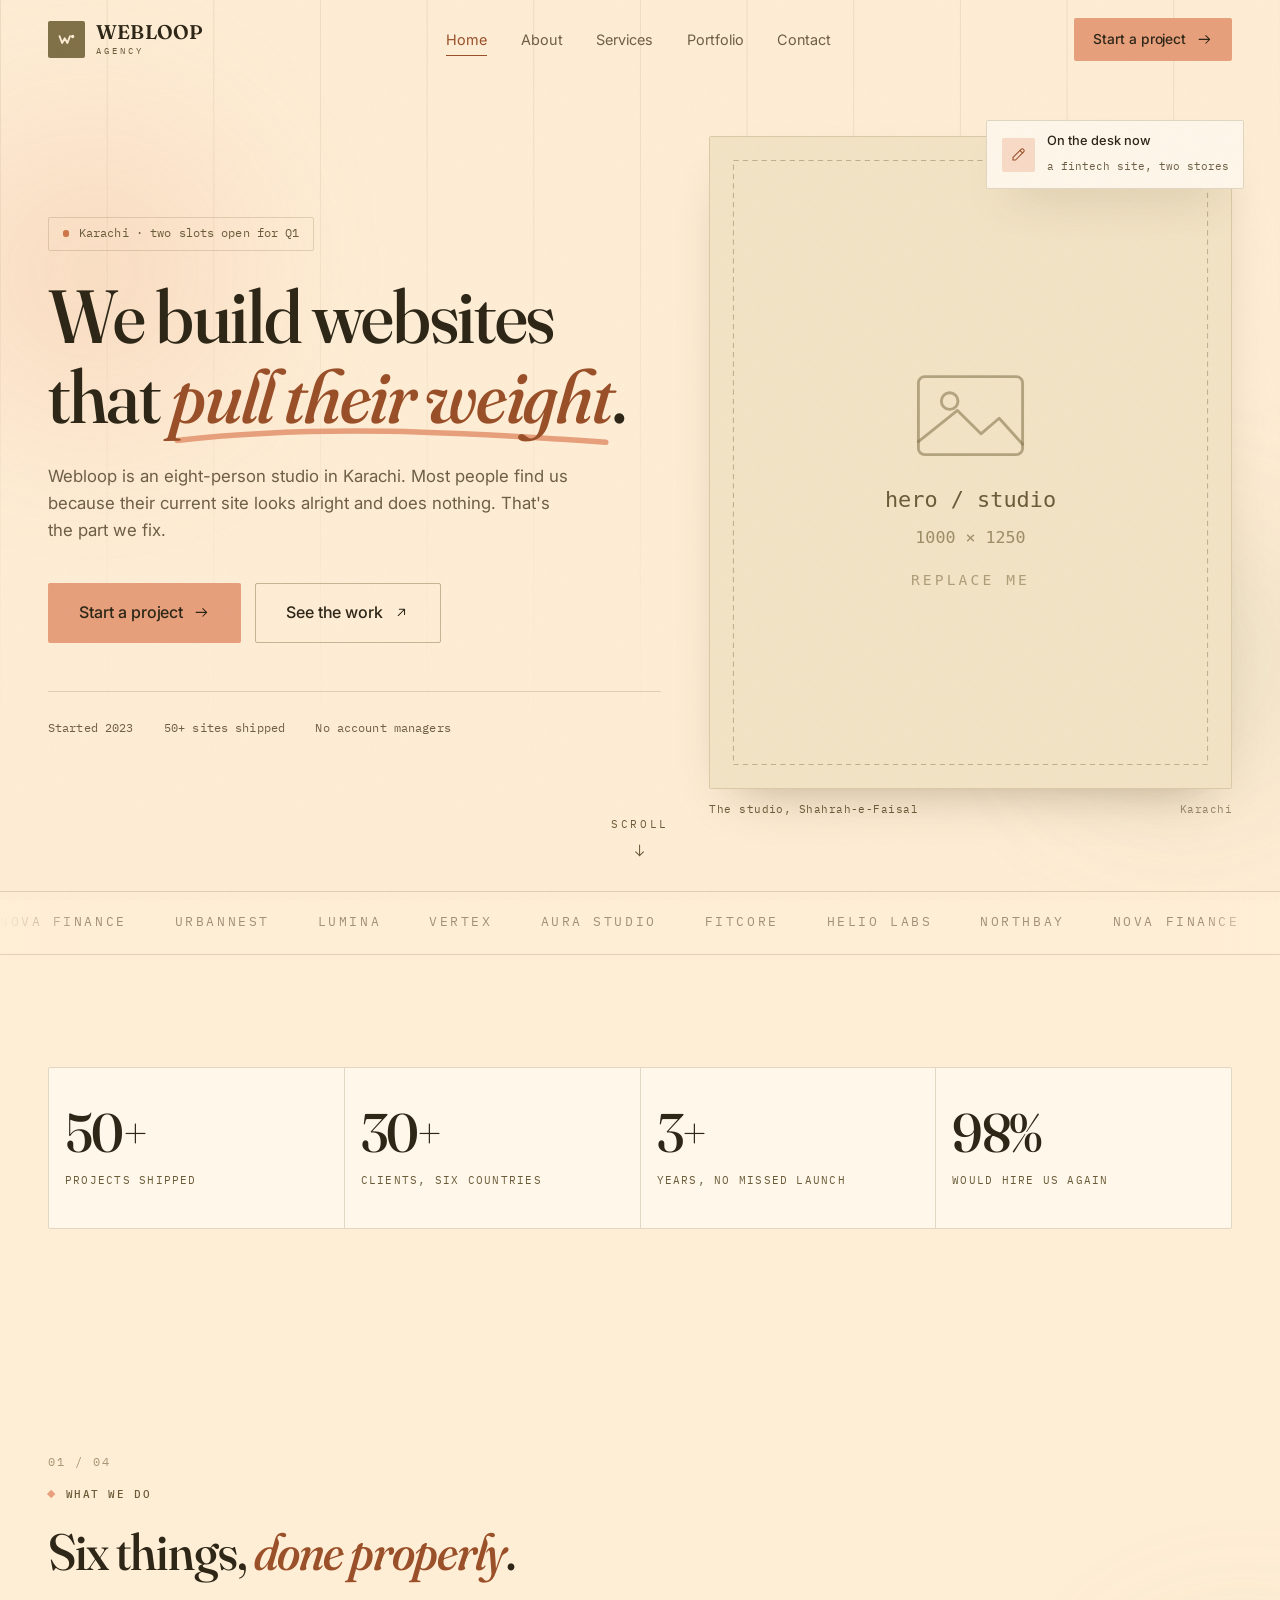
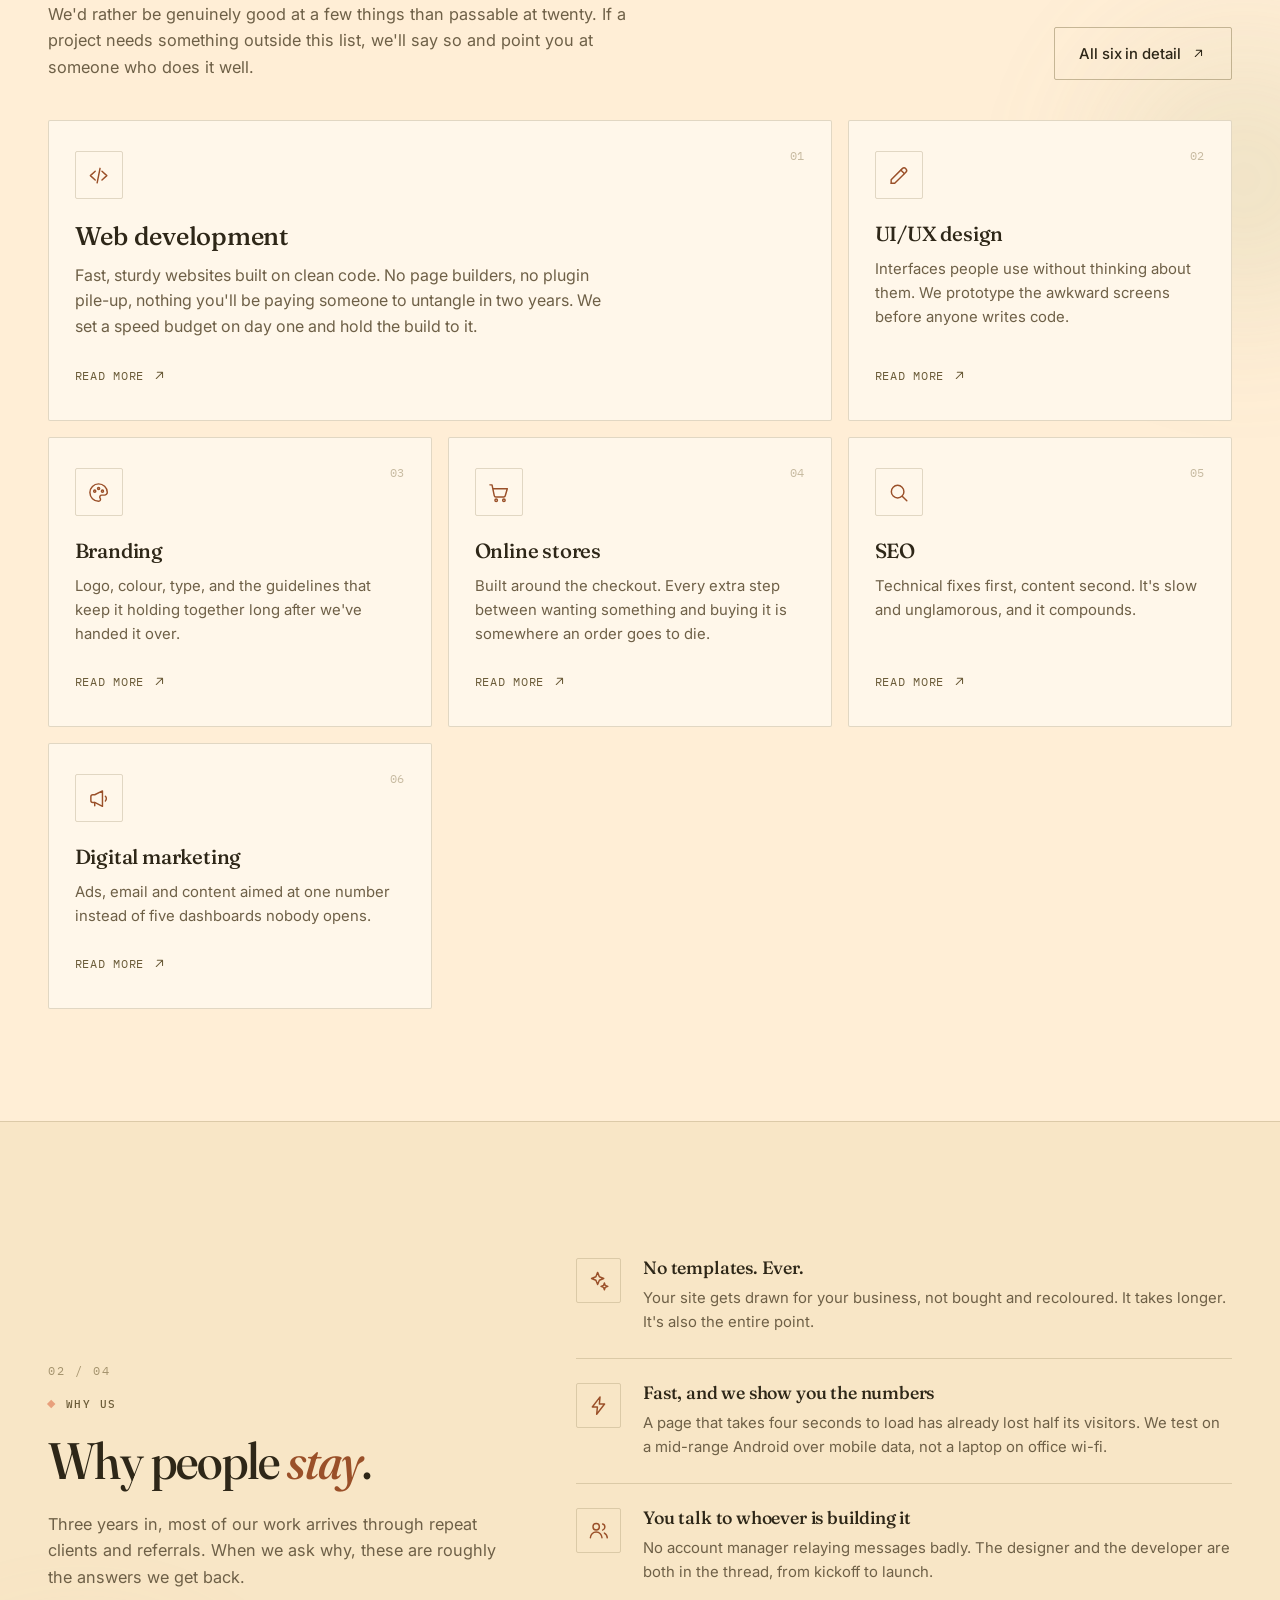
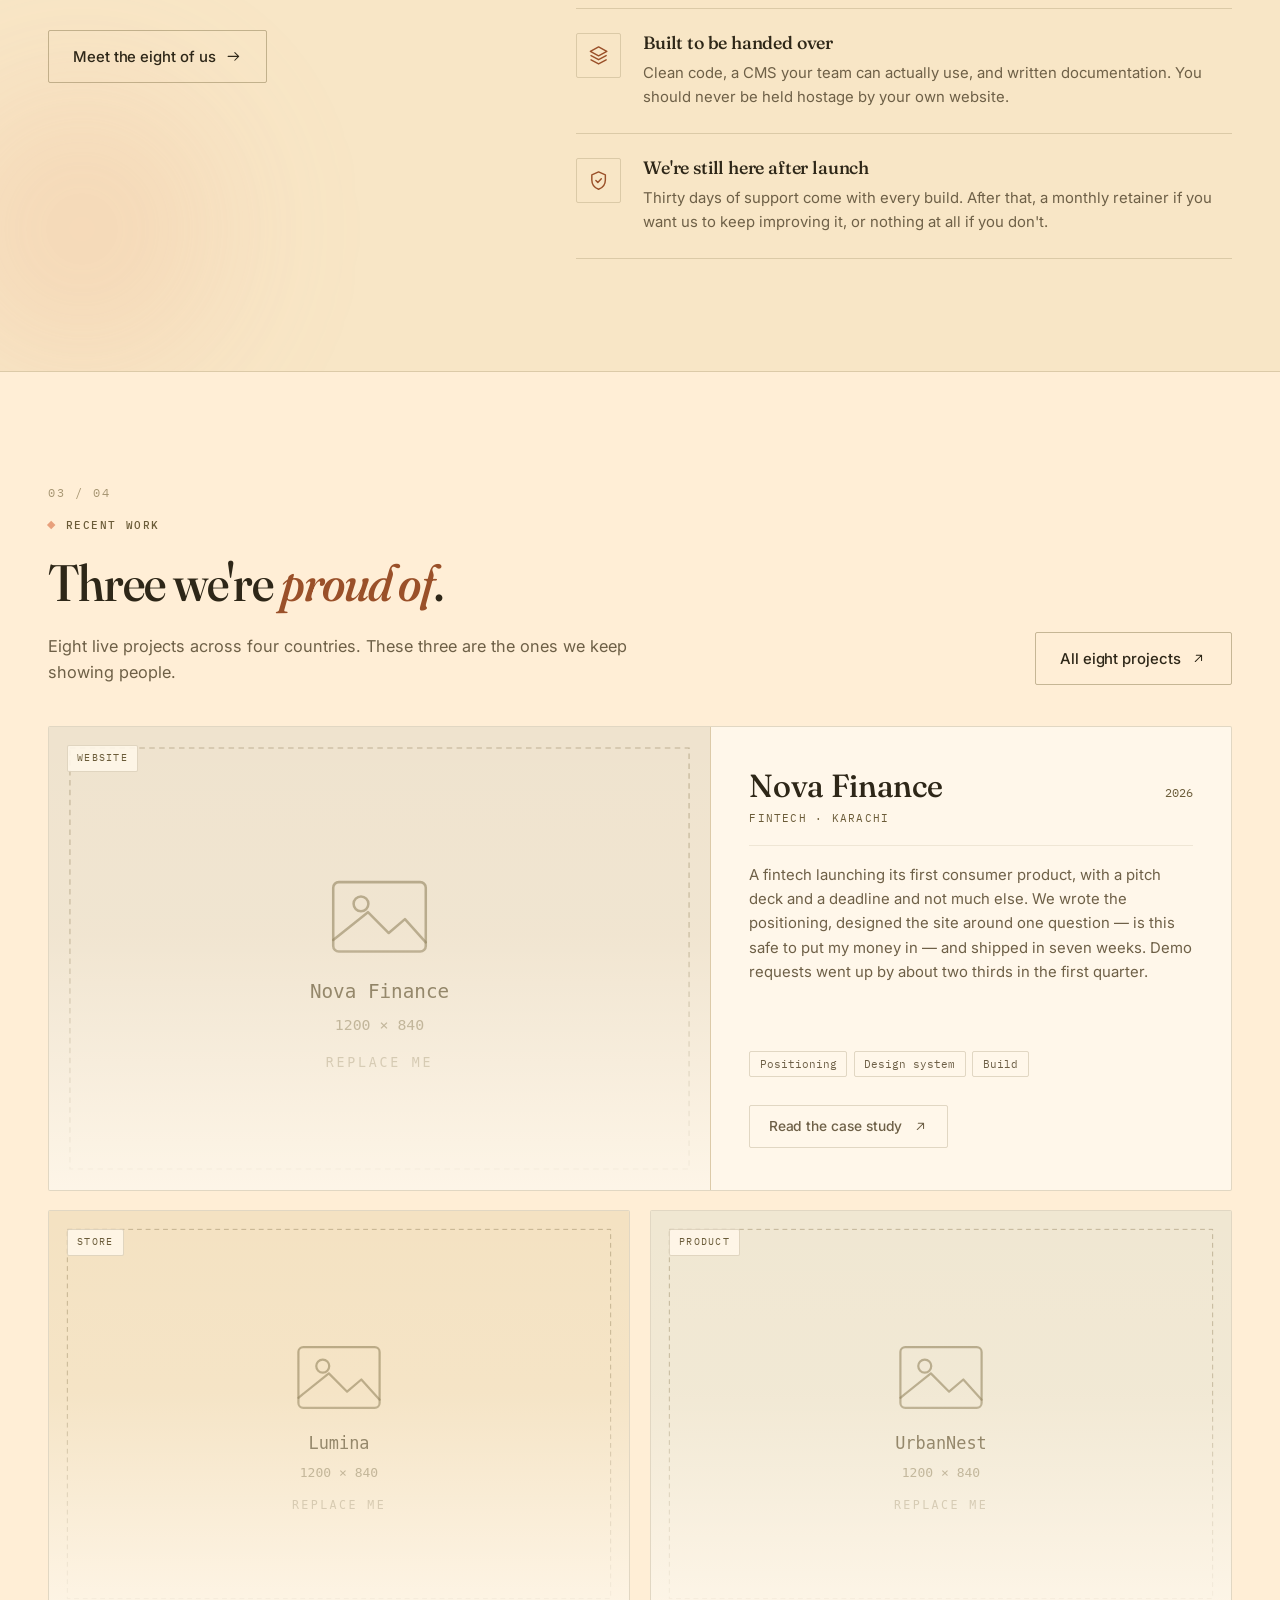
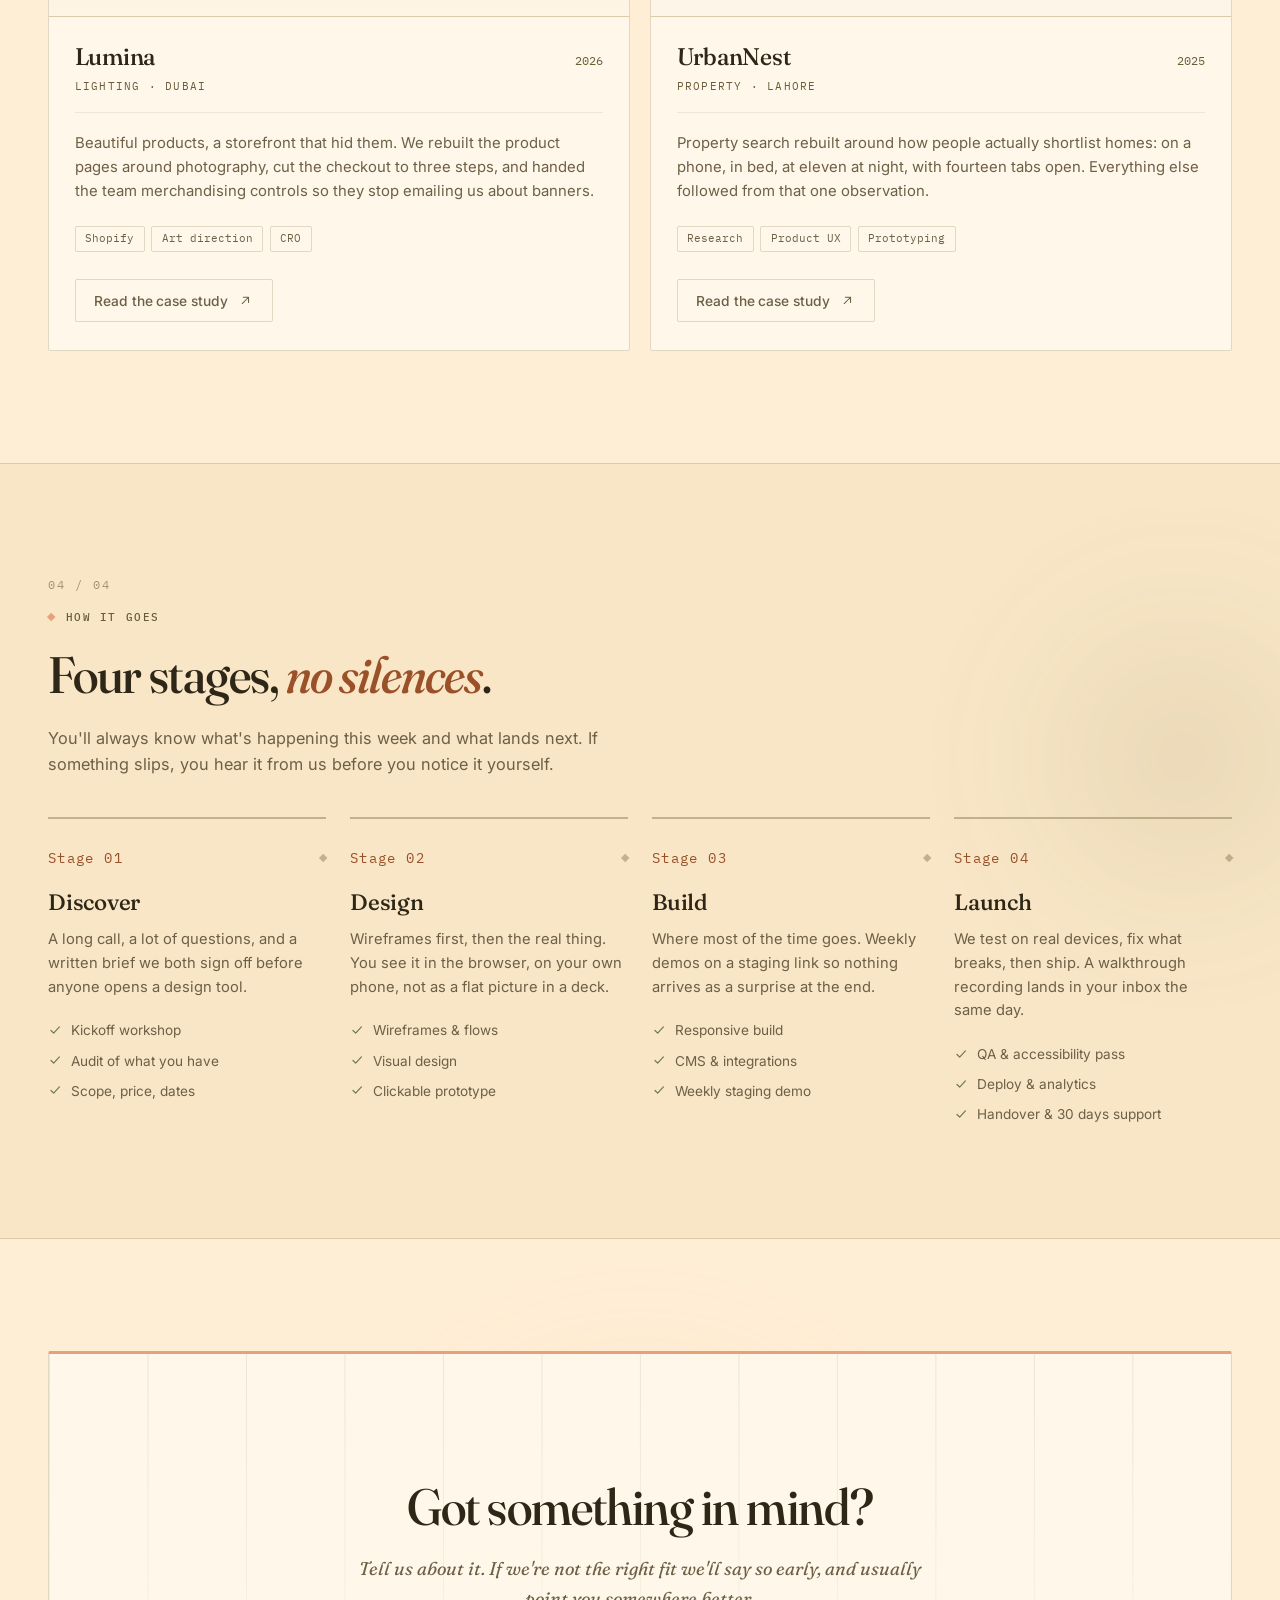
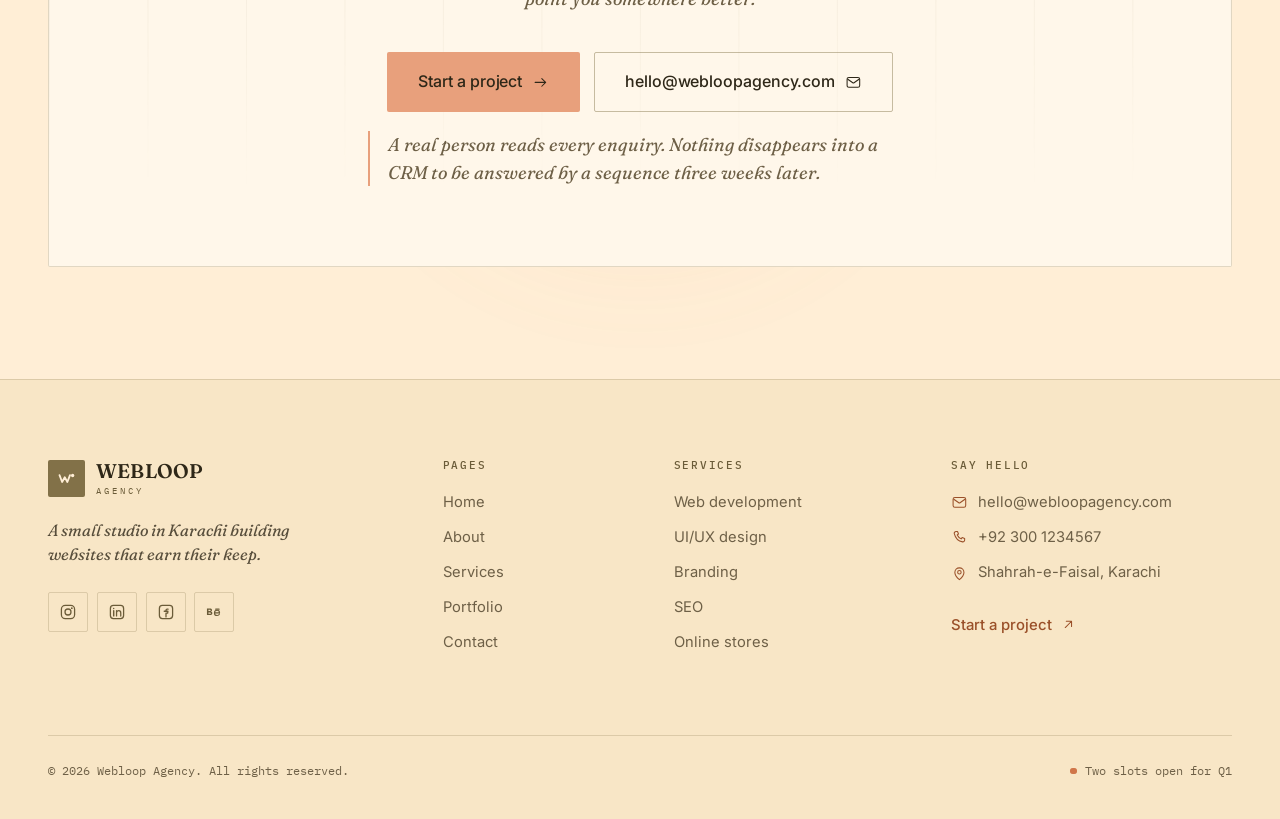
==== commit 448b33be: "Rewrite the copy, swap in image placeholders, loosen the layout Content: every page rewritten in a p" ====
--- a/index.html
+++ b/index.html
@@ -3,10 +3,10 @@
   <head>
     <meta charset="utf-8" />
     <meta name="viewport" content="width=device-width, initial-scale=1" />
-    <title>Webloop Agency — We Build Digital Experiences That Move Businesses Forward</title>
+    <title>Webloop Agency — A web design studio in Karachi</title>
     <meta
       name="description"
-      content="Webloop Agency designs and develops modern websites, digital experiences and creative solutions that help brands grow online. Web development, UI/UX, branding, SEO and e-commerce."
+      content="Webloop is an eight-person studio in Karachi. We design and build websites, online stores and brand identities for businesses that need theirs to actually do something."
     />
     <meta name="author" content="Webloop Agency" />
     <meta name="theme-color" content="#FFEED6" />
@@ -14,10 +14,10 @@
 
     <meta property="og:type" content="website" />
     <meta property="og:site_name" content="Webloop Agency" />
-    <meta property="og:title" content="Webloop Agency — Digital Experiences That Move Businesses Forward" />
+    <meta property="og:title" content="Webloop Agency — A web design studio in Karachi" />
     <meta
       property="og:description"
-      content="We design and develop modern websites, digital experiences, and creative solutions that help brands grow online."
+      content="We build websites that pull their weight. Design, development, branding and SEO from an eight-person studio in Karachi."
     />
     <meta property="og:url" content="https://webloopagency.com/" />
     <meta name="twitter:card" content="summary_large_image" />
@@ -29,17 +29,18 @@
       href="https://fonts.googleapis.com/css2?family=Fraunces:ital,opsz,wght@0,9..144,400..700;1,9..144,400..700&family=IBM+Plex+Mono:wght@400;500&family=Inter:wght@400;500;600&display=swap"
       rel="stylesheet"
     />
-    <link rel="stylesheet" href="assets/css/style.css?v=3" />
+    <link rel="stylesheet" href="assets/css/style.css?v=4" />
 
     <script type="application/ld+json">
       {
         "@context": "https://schema.org",
         "@type": "ProfessionalService",
         "name": "Webloop Agency",
-        "description": "Digital agency specialising in web development, UI/UX design, branding, SEO and e-commerce.",
+        "description": "Web design and development studio in Karachi. Websites, e-commerce, branding and SEO.",
         "url": "https://webloopagency.com/",
         "email": "hello@webloopagency.com",
         "telephone": "+92 300 1234567",
+        "foundingDate": "2023",
         "address": {
           "@type": "PostalAddress",
           "addressLocality": "Karachi",
@@ -50,9 +51,7 @@
   </head>
 
   <body>
-    <!-- Loading animation -->
     <div class="preloader" aria-hidden="true">
-      <div class="glow glow--accent" style="left: 50%; top: 50%; width: 420px; height: 420px; transform: translate(-50%, -50%)"></div>
       <div class="preloader__inner">
         <span class="preloader__mark">
           <svg viewBox="0 0 24 24" width="30" height="30" fill="none" aria-hidden="true">
@@ -95,7 +94,7 @@
 
         <div class="navbar__cta">
           <a class="btn btn--primary btn--sm" href="contact.html">
-            Start a Project
+            Start a project
             <svg class="ic ic--sm" viewBox="0 0 24 24" aria-hidden="true"><path d="M4.5 12h15m-5.5-5.5L19.5 12 14 17.5" /></svg>
           </a>
         </div>
@@ -108,7 +107,6 @@
       <span class="navbar__progress"></span>
     </header>
 
-    <!-- Mobile navigation -->
     <div class="mobile-menu" id="mobile-menu" hidden>
       <ul class="mobile-menu__list">
         <li><a href="index.html" aria-current="page" style="animation-delay: 60ms">Home <svg class="ic" viewBox="0 0 24 24" aria-hidden="true"><path d="M7.5 16.5 16.5 7.5m0 0H9m7.5 0V15" /></svg></a></li>
@@ -120,13 +118,13 @@
 
       <div class="mobile-menu__foot">
         <a class="btn btn--primary btn--lg btn--block" href="contact.html">
-          Start a Project
+          Start a project
           <svg class="ic ic--sm" viewBox="0 0 24 24" aria-hidden="true"><path d="M4.5 12h15m-5.5-5.5L19.5 12 14 17.5" /></svg>
         </a>
         <div class="mobile-menu__contact">
           <a href="mailto:hello@webloopagency.com">hello@webloopagency.com</a>
           <a href="tel:+923001234567">+92 300 1234567</a>
-          <span>Karachi, Pakistan</span>
+          <span>Shahrah-e-Faisal, Karachi</span>
         </div>
         <div class="socials">
           <a href="https://instagram.com/webloopagency" target="_blank" rel="noreferrer noopener" aria-label="Webloop Agency on Instagram">
@@ -149,100 +147,59 @@
       <!-- ========================================================== Hero -->
       <section class="hero">
         <div class="grid-lines"></div>
-        <div class="glow glow--accent" style="left: -8%; top: 4%; width: 460px; height: 460px"></div>
-        <div class="glow glow--violet" style="right: -6%; top: 18%; width: 420px; height: 420px"></div>
-        <div class="glow glow--cyan" style="bottom: -14%; left: 35%; width: 380px; height: 380px"></div>
+        <div class="glow glow--accent" style="left: -10%; top: 6%; width: 440px; height: 440px"></div>
+        <div class="glow glow--violet" style="right: -8%; bottom: 4%; width: 400px; height: 400px"></div>
 
         <div class="shell hero__grid">
           <div>
             <span class="badge" style="animation: fade-up 0.7s var(--ease) both 80ms">
               <span class="pulse-dot"></span>
-              A digital agency from Karachi, working worldwide
+              Karachi · two slots open for Q1
             </span>
 
             <h1 style="animation: fade-up 0.8s var(--ease) both 160ms">
-              Building <em>Digital Experiences</em> That Make Businesses Stand Out.
+              We build websites that <em>pull their weight</em>.
             </h1>
 
             <p class="hero__lead" style="animation: fade-up 0.8s var(--ease) both 250ms">
-              We design and develop modern websites, digital experiences, and creative solutions that help brands grow online.
+              Webloop is an eight-person studio in Karachi. Most people find us because their current
+              site looks alright and does nothing. That's the part we fix.
             </p>
 
             <div class="hero__actions" style="animation: fade-up 0.8s var(--ease) both 330ms">
               <a class="btn btn--primary btn--lg" href="contact.html">
-                Start a Project
+                Start a project
                 <svg class="ic ic--sm" viewBox="0 0 24 24" aria-hidden="true"><path d="M4.5 12h15m-5.5-5.5L19.5 12 14 17.5" /></svg>
               </a>
               <a class="btn btn--secondary btn--lg" href="portfolio.html">
-                View Our Work
+                See the work
                 <svg class="ic ic--sm" viewBox="0 0 24 24" aria-hidden="true"><path d="M7.5 16.5 16.5 7.5m0 0H9m7.5 0V15" /></svg>
               </a>
             </div>
 
             <ul class="hero__proof" style="animation: fade-up 0.8s var(--ease) both 410ms">
-              <li><svg class="ic ic--sm" viewBox="0 0 24 24" aria-hidden="true"><path d="m12 4 2.3 5 5.4.6-4 3.7 1.1 5.3L12 15.9 7.2 18.6l1.1-5.3-4-3.7 5.4-.6L12 4Z" /></svg> 98% client satisfaction</li>
-              <li><svg class="ic ic--sm" viewBox="0 0 24 24" aria-hidden="true"><path d="m5 12.5 4.5 4.5L19 6.5" /></svg> 50+ projects shipped</li>
-              <li><svg class="ic ic--sm" viewBox="0 0 24 24" aria-hidden="true"><path d="M13.5 3 5.5 13.4h5.3L10 21l8.2-10.6h-5.4L13.5 3Z" /></svg> Avg. 1.2s load time</li>
+              <li>Started 2023</li>
+              <li>50+ sites shipped</li>
+              <li>No account managers</li>
             </ul>
           </div>
 
-          <!-- Animated hero visual -->
           <div class="hero__visual" style="animation: fade-up 0.9s var(--ease) both 380ms">
-            <span class="hero__ring"></span>
-
-            <div class="hero__panel glass">
-              <div class="panel__chrome">
-                <span></span><span></span><span></span><span class="panel__bar"></span>
-              </div>
-
-              <div class="panel__body">
-                <span class="panel__sweep"></span>
-
-                <div class="panel__top">
-                  <div>
-                    <p class="panel__kicker">Performance</p>
-                    <p class="panel__figure">+142<span>%</span></p>
-                    <p class="panel__note">conversions after relaunch</p>
-                  </div>
-                  <span class="panel__live">Live</span>
-                </div>
-
-                <svg class="panel__chart" viewBox="0 0 320 120" role="img" aria-label="Chart showing conversion growth after relaunch">
-                  <defs>
-                    <linearGradient id="hero-area" x1="0" y1="0" x2="0" y2="1">
-                      <stop offset="0" stop-color="#D0764A" stop-opacity=".35" />
-                      <stop offset="1" stop-color="#D0764A" stop-opacity="0" />
-                    </linearGradient>
-                    <linearGradient id="hero-line" x1="0" y1="0" x2="1" y2="0">
-                      <stop offset="0" stop-color="#A5AF79" />
-                      <stop offset="1" stop-color="#D0764A" />
-                    </linearGradient>
-                  </defs>
-                  <path d="M4 100 52 84 100 92 148 60 196 68 244 34 316 18V120H4Z" fill="url(#hero-area)" />
-                  <path d="M4 100 52 84 100 92 148 60 196 68 244 34 316 18" fill="none" stroke="url(#hero-line)" stroke-width="2.6" stroke-linecap="round" stroke-linejoin="round" />
-                  <circle cx="316" cy="18" r="4.5" fill="#D0764A" />
-                </svg>
-
-                <dl class="panel__metrics">
-                  <div class="panel__metric"><dt>LCP</dt><dd>0.9s</dd></div>
-                  <div class="panel__metric"><dt>CLS</dt><dd>0.01</dd></div>
-                  <div class="panel__metric"><dt>SEO</dt><dd>100</dd></div>
-                </dl>
-              </div>
-            </div>
-
-            <div class="chip chip--a glass">
+            <figure>
+              <div class="hero__photo">
+                <img src="assets/img/hero/studio.svg" alt="The Webloop studio in Karachi" width="1000" height="1250" />
+              </div>
+              <figcaption class="figure-note">
+                <span>The studio, Shahrah-e-Faisal</span>
+                <span>Karachi</span>
+              </figcaption>
+            </figure>
+
+            <div class="chip chip--b">
               <span class="chip__icon">
                 <svg class="ic ic--sm" viewBox="0 0 24 24" aria-hidden="true"><path d="M4 20h4L19.5 8.5a2.6 2.6 0 0 0-3.7-3.7L4.3 16.4V20Z" /><path d="M14.5 6.5 17.9 9.9" /></svg>
               </span>
-              <span><strong>Design system</strong><small>64 components</small></span>
-            </div>
-
-            <div class="chip chip--b glass">
-              <span class="chip__icon chip__icon--cyan">
-                <svg class="ic ic--sm" viewBox="0 0 24 24" aria-hidden="true"><path d="M8.5 7.5 3.5 12l5 4.5M15.5 7.5 20.5 12l-5 4.5M13.5 4.5l-3 15" /></svg>
-              </span>
-              <span><strong>Shipped</strong><small>on schedule</small></span>
+              <span><strong>On the desk now</strong><small>a fintech site, two stores</small></span>
             </div>
           </div>
         </div>
@@ -254,7 +211,7 @@
       </section>
 
       <!-- ======================================================= Clients -->
-      <section class="marquee" aria-label="Selected clients">
+      <section class="marquee" aria-label="Clients we have worked with">
         <div class="marquee__track">
           <span>NOVA FINANCE</span><span>URBANNEST</span><span>LUMINA</span><span>VERTEX</span>
           <span>AURA STUDIO</span><span>FITCORE</span><span>HELIO LABS</span><span>NORTHBAY</span>
@@ -262,25 +219,25 @@
       </section>
 
       <!-- ========================================================= Stats -->
-      <section class="section section--tight" aria-label="Agency statistics">
+      <section class="section section--tight" aria-label="Studio in numbers">
         <div class="shell">
           <div class="stats__panel glass reveal">
             <div class="stats__grid">
               <div class="stat">
                 <p class="stat__value"><span data-count="50" data-suffix="+">50+</span></p>
-                <p class="stat__label">Projects Completed</p>
+                <p class="stat__label">Projects shipped</p>
               </div>
               <div class="stat">
                 <p class="stat__value"><span data-count="30" data-suffix="+">30+</span></p>
-                <p class="stat__label">Happy Clients</p>
+                <p class="stat__label">Clients, six countries</p>
               </div>
               <div class="stat">
                 <p class="stat__value"><span data-count="3" data-suffix="+">3+</span></p>
-                <p class="stat__label">Years Experience</p>
+                <p class="stat__label">Years, no missed launch</p>
               </div>
               <div class="stat">
                 <p class="stat__value"><span data-count="98" data-suffix="%">98%</span></p>
-                <p class="stat__label">Client Satisfaction</p>
+                <p class="stat__label">Would hire us again</p>
               </div>
             </div>
           </div>
@@ -289,70 +246,77 @@
 
       <!-- ====================================================== Services -->
       <section class="section" id="services">
-        <div class="glow glow--violet" style="right: -10%; top: 20%; width: 380px; height: 380px"></div>
+        <div class="glow glow--violet" style="right: -12%; top: 18%; width: 380px; height: 380px"></div>
 
         <div class="shell section__inner">
           <div class="section__head">
             <div class="heading">
+              <span class="section-index">01 / 04</span>
               <span class="eyebrow reveal">What we do</span>
-              <h2 class="heading__title reveal" data-delay="80">Services built around <em>how you grow.</em></h2>
+              <h2 class="heading__title reveal" data-delay="80">Six things, <em>done properly</em>.</h2>
               <p class="heading__lead reveal" data-delay="160">
-                Six disciplines, one team. We plug into your business where you need us most — and we are just as happy owning the whole thing end to end.
+                We'd rather be genuinely good at a few things than passable at twenty. If a project
+                needs something outside this list, we'll say so and point you at someone who does it
+                well.
               </p>
             </div>
             <a class="btn btn--secondary reveal" data-delay="200" href="services.html">
-              All services
+              All six in detail
               <svg class="ic ic--sm" viewBox="0 0 24 24" aria-hidden="true"><path d="M7.5 16.5 16.5 7.5m0 0H9m7.5 0V15" /></svg>
             </a>
           </div>
 
           <div class="grid-3 mt-3">
-            <a class="card spotlight service-card reveal" href="services.html#web-development">
+            <a class="card spotlight service-card service-card--wide reveal" href="services.html#web-development">
               <span class="service-card__index">01</span>
               <span class="icon-box"><svg class="ic ic--lg" viewBox="0 0 24 24" aria-hidden="true"><path d="M8.5 7.5 3.5 12l5 4.5M15.5 7.5 20.5 12l-5 4.5M13.5 4.5l-3 15" /></svg></span>
-              <h3>Web Development</h3>
-              <p>Modern, fast, responsive and scalable websites built on clean, maintainable code.</p>
-              <span class="service-card__more">Learn more <svg class="ic ic--sm" viewBox="0 0 24 24" aria-hidden="true"><path d="M7.5 16.5 16.5 7.5m0 0H9m7.5 0V15" /></svg></span>
+              <h3>Web development</h3>
+              <p>
+                Fast, sturdy websites built on clean code. No page builders, no plugin pile-up,
+                nothing you'll be paying someone to untangle in two years. We set a speed budget on
+                day one and hold the build to it.
+              </p>
+              <span class="service-card__more">Read more <svg class="ic ic--sm" viewBox="0 0 24 24" aria-hidden="true"><path d="M7.5 16.5 16.5 7.5m0 0H9m7.5 0V15" /></svg></span>
             </a>
 
             <a class="card spotlight service-card reveal" data-delay="70" href="services.html#ui-ux-design">
               <span class="service-card__index">02</span>
               <span class="icon-box"><svg class="ic ic--lg" viewBox="0 0 24 24" aria-hidden="true"><path d="M4 20h4L19.5 8.5a2.6 2.6 0 0 0-3.7-3.7L4.3 16.4V20Z" /><path d="M14.5 6.5 17.9 9.9" /></svg></span>
-              <h3>UI/UX Design</h3>
-              <p>Beautiful, intuitive interfaces designed around real user behaviour.</p>
-              <span class="service-card__more">Learn more <svg class="ic ic--sm" viewBox="0 0 24 24" aria-hidden="true"><path d="M7.5 16.5 16.5 7.5m0 0H9m7.5 0V15" /></svg></span>
+              <h3>UI/UX design</h3>
+              <p>Interfaces people use without thinking about them. We prototype the awkward screens before anyone writes code.</p>
+              <span class="service-card__more">Read more <svg class="ic ic--sm" viewBox="0 0 24 24" aria-hidden="true"><path d="M7.5 16.5 16.5 7.5m0 0H9m7.5 0V15" /></svg></span>
             </a>
 
             <a class="card spotlight service-card reveal" data-delay="140" href="services.html#branding">
               <span class="service-card__index">03</span>
               <span class="icon-box"><svg class="ic ic--lg" viewBox="0 0 24 24" aria-hidden="true"><path d="M12 3a9 9 0 1 0 0 18 2 2 0 0 0 1.6-3.2 2 2 0 0 1 1.6-3.2H18a3 3 0 0 0 3-3A9 9 0 0 0 12 3Z" /><circle cx="8" cy="10.5" r="1.1" /><circle cx="12" cy="7.8" r="1.1" /><circle cx="16" cy="10.5" r="1.1" /></svg></span>
               <h3>Branding</h3>
-              <p>Complete visual identities that make brands memorable and consistent.</p>
-              <span class="service-card__more">Learn more <svg class="ic ic--sm" viewBox="0 0 24 24" aria-hidden="true"><path d="M7.5 16.5 16.5 7.5m0 0H9m7.5 0V15" /></svg></span>
-            </a>
-
-            <a class="card spotlight service-card reveal" href="services.html#seo">
+              <p>Logo, colour, type, and the guidelines that keep it holding together long after we've handed it over.</p>
+              <span class="service-card__more">Read more <svg class="ic ic--sm" viewBox="0 0 24 24" aria-hidden="true"><path d="M7.5 16.5 16.5 7.5m0 0H9m7.5 0V15" /></svg></span>
+            </a>
+
+            <a class="card spotlight service-card reveal" href="services.html#ecommerce-development">
               <span class="service-card__index">04</span>
+              <span class="icon-box"><svg class="ic ic--lg" viewBox="0 0 24 24" aria-hidden="true"><path d="M3 4h2.2l2.3 11.2a1.6 1.6 0 0 0 1.6 1.3h8.2a1.6 1.6 0 0 0 1.6-1.2L21 8H6" /><circle cx="9.5" cy="20" r="1.3" /><circle cx="17.5" cy="20" r="1.3" /></svg></span>
+              <h3>Online stores</h3>
+              <p>Built around the checkout. Every extra step between wanting something and buying it is somewhere an order goes to die.</p>
+              <span class="service-card__more">Read more <svg class="ic ic--sm" viewBox="0 0 24 24" aria-hidden="true"><path d="M7.5 16.5 16.5 7.5m0 0H9m7.5 0V15" /></svg></span>
+            </a>
+
+            <a class="card spotlight service-card reveal" data-delay="70" href="services.html#seo">
+              <span class="service-card__index">05</span>
               <span class="icon-box"><svg class="ic ic--lg" viewBox="0 0 24 24" aria-hidden="true"><circle cx="11" cy="11" r="6.5" /><path d="m16 16 4.5 4.5" /></svg></span>
               <h3>SEO</h3>
-              <p>Search engine optimisation that improves visibility and organic growth.</p>
-              <span class="service-card__more">Learn more <svg class="ic ic--sm" viewBox="0 0 24 24" aria-hidden="true"><path d="M7.5 16.5 16.5 7.5m0 0H9m7.5 0V15" /></svg></span>
-            </a>
-
-            <a class="card spotlight service-card reveal" data-delay="70" href="services.html#ecommerce-development">
-              <span class="service-card__index">05</span>
-              <span class="icon-box"><svg class="ic ic--lg" viewBox="0 0 24 24" aria-hidden="true"><path d="M3 4h2.2l2.3 11.2a1.6 1.6 0 0 0 1.6 1.3h8.2a1.6 1.6 0 0 0 1.6-1.2L21 8H6" /><circle cx="9.5" cy="20" r="1.3" /><circle cx="17.5" cy="20" r="1.3" /></svg></span>
-              <h3>E-Commerce Development</h3>
-              <p>High-converting online stores engineered for growing businesses.</p>
-              <span class="service-card__more">Learn more <svg class="ic ic--sm" viewBox="0 0 24 24" aria-hidden="true"><path d="M7.5 16.5 16.5 7.5m0 0H9m7.5 0V15" /></svg></span>
+              <p>Technical fixes first, content second. It's slow and unglamorous, and it compounds.</p>
+              <span class="service-card__more">Read more <svg class="ic ic--sm" viewBox="0 0 24 24" aria-hidden="true"><path d="M7.5 16.5 16.5 7.5m0 0H9m7.5 0V15" /></svg></span>
             </a>
 
             <a class="card spotlight service-card reveal" data-delay="140" href="services.html#digital-marketing">
               <span class="service-card__index">06</span>
               <span class="icon-box"><svg class="ic ic--lg" viewBox="0 0 24 24" aria-hidden="true"><path d="M4 10v4a2 2 0 0 0 2 2h2l8 4V4L8 8H6a2 2 0 0 0-2 2Z" /><path d="M19 9.5a3.5 3.5 0 0 1 0 5" /><path d="M8 16v3.5" /></svg></span>
-              <h3>Digital Marketing</h3>
-              <p>Digital strategies that put your brand in front of the right audience.</p>
-              <span class="service-card__more">Learn more <svg class="ic ic--sm" viewBox="0 0 24 24" aria-hidden="true"><path d="M7.5 16.5 16.5 7.5m0 0H9m7.5 0V15" /></svg></span>
+              <h3>Digital marketing</h3>
+              <p>Ads, email and content aimed at one number instead of five dashboards nobody opens.</p>
+              <span class="service-card__more">Read more <svg class="ic ic--sm" viewBox="0 0 24 24" aria-hidden="true"><path d="M7.5 16.5 16.5 7.5m0 0H9m7.5 0V15" /></svg></span>
             </a>
           </div>
         </div>
@@ -360,57 +324,59 @@
 
       <!-- ======================================================== Why us -->
       <section class="section section--alt">
-        <div class="glow glow--accent" style="left: -8%; bottom: -10%; width: 420px; height: 420px"></div>
+        <div class="glow glow--accent" style="left: -10%; bottom: -8%; width: 420px; height: 420px"></div>
 
         <div class="shell section__inner split">
           <div class="split__sticky">
+            <span class="section-index">02 / 04</span>
             <div class="heading">
-              <span class="eyebrow reveal">Why Webloop</span>
-              <h2 class="heading__title reveal" data-delay="80">Why clients keep <em>coming back.</em></h2>
+              <span class="eyebrow reveal">Why us</span>
+              <h2 class="heading__title reveal" data-delay="80">Why people <em>stay</em>.</h2>
               <p class="heading__lead reveal" data-delay="160">
-                No account-manager telephone game, no template farm. You work directly with the people building your project, and the work is judged on results — not on how many slides we made.
+                Three years in, most of our work arrives through repeat clients and referrals. When
+                we ask why, these are roughly the answers we get back.
               </p>
             </div>
             <a class="btn btn--secondary reveal mt-3" data-delay="220" href="about.html">
-              Meet the team
+              Meet the eight of us
               <svg class="ic ic--sm" viewBox="0 0 24 24" aria-hidden="true"><path d="M4.5 12h15m-5.5-5.5L19.5 12 14 17.5" /></svg>
             </a>
           </div>
 
-          <ul class="stack-lg" style="gap: 0.75rem">
+          <ul>
             <li class="feature reveal">
               <span class="icon-box icon-box--sm"><svg class="ic ic--lg" viewBox="0 0 24 24" aria-hidden="true"><path d="M11 3.5 12.8 8l4.5 1.8-4.5 1.8L11 16l-1.8-4.4L4.7 9.8 9.2 8 11 3.5Z" /><path d="M18 14.5 18.9 17l2.6 1-2.6 1-.9 2.5-.9-2.5-2.6-1 2.6-1 .9-2.5Z" /></svg></span>
               <div>
-                <h3>Creative &amp; Modern Design</h3>
-                <p>Every project is designed from scratch around your brand — never a recycled theme, never a template with your logo dropped in.</p>
+                <h3>No templates. Ever.</h3>
+                <p>Your site gets drawn for your business, not bought and recoloured. It takes longer. It's also the entire point.</p>
               </div>
             </li>
             <li class="feature reveal" data-delay="80">
               <span class="icon-box icon-box--sm"><svg class="ic ic--lg" viewBox="0 0 24 24" aria-hidden="true"><path d="M13.5 3 5.5 13.4h5.3L10 21l8.2-10.6h-5.4L13.5 3Z" /></svg></span>
               <div>
-                <h3>Fast &amp; Responsive Websites</h3>
-                <p>Performance is a feature. We build to strict speed budgets so your site feels instant on a flagship laptop and a mid-range phone alike.</p>
+                <h3>Fast, and we show you the numbers</h3>
+                <p>A page that takes four seconds to load has already lost half its visitors. We test on a mid-range Android over mobile data, not a laptop on office wi-fi.</p>
               </div>
             </li>
             <li class="feature reveal" data-delay="160">
               <span class="icon-box icon-box--sm"><svg class="ic ic--lg" viewBox="0 0 24 24" aria-hidden="true"><circle cx="9.5" cy="8" r="3.3" /><path d="M3.5 19.5a6 6 0 0 1 12 0" /><path d="M16.2 5.2a3.3 3.3 0 0 1 0 6.3" /><path d="M18 14.6a6 6 0 0 1 3 4.9" /></svg></span>
               <div>
-                <h3>User-Focused Experiences</h3>
-                <p>Research, journey mapping and testing shape the interface, so visitors find what they need and take the action you care about.</p>
+                <h3>You talk to whoever is building it</h3>
+                <p>No account manager relaying messages badly. The designer and the developer are both in the thread, from kickoff to launch.</p>
               </div>
             </li>
             <li class="feature reveal" data-delay="240">
               <span class="icon-box icon-box--sm"><svg class="ic ic--lg" viewBox="0 0 24 24" aria-hidden="true"><path d="m12 3 8.5 4.6L12 12.2 3.5 7.6 12 3Z" /><path d="m4.2 12 7.8 4.2 7.8-4.2" /><path d="m4.2 16.4 7.8 4.2 7.8-4.2" /></svg></span>
               <div>
-                <h3>Scalable Solutions</h3>
-                <p>Component-driven architecture and clean documentation mean your site grows with the business instead of being rebuilt every two years.</p>
+                <h3>Built to be handed over</h3>
+                <p>Clean code, a CMS your team can actually use, and written documentation. You should never be held hostage by your own website.</p>
               </div>
             </li>
             <li class="feature reveal" data-delay="320">
               <span class="icon-box icon-box--sm"><svg class="ic ic--lg" viewBox="0 0 24 24" aria-hidden="true"><path d="M12 3 5 6v5.5c0 4.3 2.9 8.1 7 9.5 4.1-1.4 7-5.2 7-9.5V6l-7-3Z" /><path d="m9.2 12 2 2 3.6-3.8" /></svg></span>
               <div>
-                <h3>Reliable Support</h3>
-                <p>Launch day is the start. Maintenance, monitoring and a real human on the other end of the thread whenever you need one.</p>
+                <h3>We're still here after launch</h3>
+                <p>Thirty days of support come with every build. After that, a monthly retainer if you want us to keep improving it, or nothing at all if you don't.</p>
               </div>
             </li>
           </ul>
@@ -422,241 +388,152 @@
         <div class="shell">
           <div class="section__head">
             <div class="heading">
-              <span class="eyebrow reveal">Featured work</span>
-              <h2 class="heading__title reveal" data-delay="80">Projects we're <em>proud of.</em></h2>
+              <span class="section-index">03 / 04</span>
+              <span class="eyebrow reveal">Recent work</span>
+              <h2 class="heading__title reveal" data-delay="80">Three we're <em>proud of</em>.</h2>
               <p class="heading__lead reveal" data-delay="160">
-                A snapshot of recent launches — fintech, commerce, property and SaaS — each built to hit a specific business number.
+                Eight live projects across four countries. These three are the ones we keep showing
+                people.
               </p>
             </div>
             <a class="btn btn--secondary reveal" data-delay="200" href="portfolio.html">
-              View all work
+              All eight projects
               <svg class="ic ic--sm" viewBox="0 0 24 24" aria-hidden="true"><path d="M7.5 16.5 16.5 7.5m0 0H9m7.5 0V15" /></svg>
             </a>
           </div>
 
           <div class="grid-2 work-grid mt-3">
-            <!-- Nova Finance -->
+            <article class="card spotlight work-card work-card--feature reveal">
+              <div class="work-card__media">
+                <img class="work-card__art" src="assets/img/work/nova-finance.svg" alt="Nova Finance website" width="1200" height="840" loading="lazy" />
+                <span class="work-card__tag">Website</span>
+                <span class="work-card__result">Seven weeks, start to launch</span>
+              </div>
+              <div class="work-card__body">
+                <div class="work-card__head"><h3>Nova Finance</h3><span class="work-card__year">2026</span></div>
+                <p class="work-card__type">Fintech · Karachi</p>
+                <p class="work-card__desc">
+                  A fintech launching its first consumer product, with a pitch deck and a deadline and
+                  not much else. We wrote the positioning, designed the site around one question —
+                  is this safe to put my money in — and shipped in seven weeks. Demo requests went up
+                  by about two thirds in the first quarter.
+                </p>
+                <ul class="tags"><li>Positioning</li><li>Design system</li><li>Build</li></ul>
+                <a class="btn btn--outline btn--sm work-card__cta" href="contact.html?project=nova-finance">
+                  Read the case study
+                  <svg class="ic ic--sm" viewBox="0 0 24 24" aria-hidden="true"><path d="M7.5 16.5 16.5 7.5m0 0H9m7.5 0V15" /></svg>
+                </a>
+              </div>
+            </article>
+
             <article class="card spotlight work-card reveal">
               <div class="work-card__media">
-                <svg class="work-card__art" viewBox="0 0 800 560" preserveAspectRatio="xMidYMid slice" role="img" aria-label="Nova Finance dashboard artwork" style="--c1: #7d8c56; --c2: #a5af79">
-                  <rect width="800" height="560" fill="#F6E7CC" />
-                  <circle cx="640" cy="80" r="200" fill="var(--c1)" opacity=".16" />
-                  <circle cx="120" cy="510" r="170" fill="var(--c2)" opacity=".1" />
-                  <rect x="48" y="44" width="704" height="472" rx="20" fill="#FFF7EA" stroke="#DCC49A" />
-                  <path d="M48 64a20 20 0 0 1 20-20h664a20 20 0 0 1 20 20v22H48Z" fill="#F0DCBB" />
-                  <circle cx="76" cy="65" r="5" fill="#B0946A" /><circle cx="94" cy="65" r="5" fill="#B0946A" /><circle cx="112" cy="65" r="5" fill="#B0946A" />
-                  <rect x="140" y="57" width="230" height="16" rx="8" fill="#EFDCB8" />
-                  <rect x="80" y="112" width="150" height="14" rx="7" fill="#B0946A" />
-                  <rect x="80" y="140" width="96" height="10" rx="5" fill="#D6BC90" />
-                  <rect x="612" y="108" width="112" height="34" rx="17" fill="var(--c1)" />
-                  <rect x="80" y="176" width="330" height="180" rx="16" fill="#FBEFD9" stroke="#DCC49A" />
-                  <path d="M106 320 152 288 198 300 244 246 290 262 336 214 384 228V336H106Z" fill="var(--c2)" opacity=".16" />
-                  <path d="M106 320 152 288 198 300 244 246 290 262 336 214 384 228" fill="none" stroke="var(--c2)" stroke-width="4" stroke-linecap="round" stroke-linejoin="round" />
-                  <circle cx="336" cy="214" r="6" fill="var(--c2)" />
-                  <rect x="434" y="176" width="290" height="180" rx="16" fill="#FBEFD9" stroke="#DCC49A" />
-                  <rect x="464" y="262" width="20" height="70" rx="6" fill="#C9AC7E" /><rect x="500" y="214" width="20" height="118" rx="6" fill="#C9AC7E" /><rect x="536" y="240" width="20" height="92" rx="6" fill="#C9AC7E" /><rect x="572" y="182" width="20" height="150" rx="6" fill="#C9AC7E" /><rect x="608" y="206" width="20" height="126" rx="6" fill="#C9AC7E" /><rect x="644" y="154" width="20" height="178" rx="6" fill="var(--c1)" /><rect x="680" y="178" width="20" height="154" rx="6" fill="#C9AC7E" />
-                  <rect x="80" y="380" width="196" height="106" rx="16" fill="#FBEFD9" stroke="#DCC49A" /><rect x="298" y="380" width="196" height="106" rx="16" fill="#FBEFD9" stroke="#DCC49A" /><rect x="516" y="380" width="196" height="106" rx="16" fill="#FBEFD9" stroke="#DCC49A" />
-                  <rect x="104" y="406" width="64" height="9" rx="4" fill="#C9AC7E" /><rect x="104" y="430" width="104" height="18" rx="9" fill="#B0946A" />
-                  <rect x="322" y="406" width="64" height="9" rx="4" fill="#C9AC7E" /><rect x="322" y="430" width="104" height="18" rx="9" fill="#B0946A" />
-                  <rect x="540" y="406" width="64" height="9" rx="4" fill="#C9AC7E" /><rect x="540" y="430" width="104" height="18" rx="9" fill="#B0946A" />
-                </svg>
-                <span class="work-card__tag">Websites</span>
-                <span class="work-card__result">+64% demo requests</span>
+                <img class="work-card__art" src="assets/img/work/lumina.svg" alt="Lumina online store" width="1200" height="840" loading="lazy" />
+                <span class="work-card__tag">Store</span>
+                <span class="work-card__result">Checkout down to three steps</span>
               </div>
               <div class="work-card__body">
-                <div class="work-card__head"><h3>Nova Finance</h3><span class="work-card__year">2026</span></div>
-                <p class="work-card__type">Fintech Website</p>
-                <p class="work-card__desc">A trust-first marketing site for a fintech launching its first consumer product — clear pricing, live rate widgets and a 2.1s faster load than the old build.</p>
-                <ul class="tags"><li>Next.js</li><li>Design System</li><li>Motion</li></ul>
-                <a class="btn btn--outline btn--sm work-card__cta" href="contact.html?project=nova-finance">
-                  View Project
+                <div class="work-card__head"><h3>Lumina</h3><span class="work-card__year">2026</span></div>
+                <p class="work-card__type">Lighting · Dubai</p>
+                <p class="work-card__desc">
+                  Beautiful products, a storefront that hid them. We rebuilt the product pages around
+                  photography, cut the checkout to three steps, and handed the team merchandising
+                  controls so they stop emailing us about banners.
+                </p>
+                <ul class="tags"><li>Shopify</li><li>Art direction</li><li>CRO</li></ul>
+                <a class="btn btn--outline btn--sm work-card__cta" href="contact.html?project=lumina">
+                  Read the case study
                   <svg class="ic ic--sm" viewBox="0 0 24 24" aria-hidden="true"><path d="M7.5 16.5 16.5 7.5m0 0H9m7.5 0V15" /></svg>
                 </a>
               </div>
             </article>
 
-            <!-- Lumina -->
             <article class="card spotlight work-card reveal" data-delay="90">
               <div class="work-card__media">
-                <svg class="work-card__art" viewBox="0 0 800 560" preserveAspectRatio="xMidYMid slice" role="img" aria-label="Lumina storefront artwork" style="--c1: #e8a07c; --c2: #d0764a">
-                  <rect width="800" height="560" fill="#F6E7CC" />
-                  <circle cx="660" cy="70" r="190" fill="var(--c1)" opacity=".14" />
-                  <circle cx="110" cy="520" r="160" fill="var(--c2)" opacity=".1" />
-                  <rect x="48" y="44" width="704" height="472" rx="20" fill="#FFF7EA" stroke="#DCC49A" />
-                  <path d="M48 64a20 20 0 0 1 20-20h664a20 20 0 0 1 20 20v22H48Z" fill="#F0DCBB" />
-                  <circle cx="76" cy="65" r="5" fill="#B0946A" /><circle cx="94" cy="65" r="5" fill="#B0946A" /><circle cx="112" cy="65" r="5" fill="#B0946A" />
-                  <rect x="80" y="116" width="86" height="12" rx="6" fill="#B0946A" />
-                  <rect x="330" y="118" width="52" height="9" rx="4" fill="#C9AC7E" /><rect x="400" y="118" width="52" height="9" rx="4" fill="#C9AC7E" /><rect x="470" y="118" width="52" height="9" rx="4" fill="#C9AC7E" />
-                  <circle cx="700" cy="122" r="15" fill="#EFDCB8" stroke="#C9AC7E" /><circle cx="706" cy="114" r="6" fill="var(--c1)" />
-                  <rect x="80" y="164" width="330" height="230" rx="16" fill="#FBEFD9" stroke="#DCC49A" />
-                  <circle cx="245" cy="272" r="76" fill="var(--c1)" opacity=".9" />
-                  <circle cx="245" cy="272" r="106" fill="none" stroke="var(--c1)" stroke-width="1.5" opacity=".3" />
-                  <rect x="444" y="182" width="120" height="10" rx="5" fill="#C9AC7E" />
-                  <rect x="444" y="208" width="248" height="18" rx="9" fill="#9C7F55" /><rect x="444" y="240" width="200" height="18" rx="9" fill="#9C7F55" />
-                  <rect x="444" y="282" width="278" height="9" rx="4" fill="#D6BC90" /><rect x="444" y="302" width="240" height="9" rx="4" fill="#D6BC90" />
-                  <rect x="444" y="336" width="150" height="44" rx="22" fill="var(--c1)" />
-                  <rect x="608" y="336" width="114" height="44" rx="22" fill="none" stroke="#B0946A" stroke-width="1.6" />
-                  <rect x="80" y="418" width="148" height="70" rx="16" fill="#FBEFD9" stroke="#DCC49A" /><rect x="246" y="418" width="148" height="70" rx="16" fill="#FBEFD9" stroke="#DCC49A" /><rect x="412" y="418" width="148" height="70" rx="16" fill="#FBEFD9" stroke="#DCC49A" /><rect x="578" y="418" width="148" height="70" rx="16" fill="#FBEFD9" stroke="#DCC49A" />
-                  <rect x="96" y="432" width="42" height="42" rx="10" fill="var(--c1)" opacity=".25" /><rect x="262" y="432" width="42" height="42" rx="10" fill="var(--c1)" opacity=".45" /><rect x="428" y="432" width="42" height="42" rx="10" fill="var(--c1)" opacity=".65" /><rect x="594" y="432" width="42" height="42" rx="10" fill="var(--c1)" opacity=".85" />
-                </svg>
-                <span class="work-card__tag">E-Commerce</span>
-                <span class="work-card__result">+38% conversion rate</span>
+                <img class="work-card__art" src="assets/img/work/urbannest.svg" alt="UrbanNest property platform" width="1200" height="840" loading="lazy" />
+                <span class="work-card__tag">Product</span>
+                <span class="work-card__result">Saved listings more than doubled</span>
               </div>
               <div class="work-card__body">
-                <div class="work-card__head"><h3>Lumina</h3><span class="work-card__year">2026</span></div>
-                <p class="work-card__type">E-Commerce Store</p>
-                <p class="work-card__desc">A headless storefront for a lighting brand: cinematic product pages, a three-step checkout and merchandising the team can edit without a developer.</p>
-                <ul class="tags"><li>Shopify Headless</li><li>CRO</li><li>Art Direction</li></ul>
-                <a class="btn btn--outline btn--sm work-card__cta" href="contact.html?project=lumina">
-                  View Project
+                <div class="work-card__head"><h3>UrbanNest</h3><span class="work-card__year">2025</span></div>
+                <p class="work-card__type">Property · Lahore</p>
+                <p class="work-card__desc">
+                  Property search rebuilt around how people actually shortlist homes: on a phone, in
+                  bed, at eleven at night, with fourteen tabs open. Everything else followed from
+                  that one observation.
+                </p>
+                <ul class="tags"><li>Research</li><li>Product UX</li><li>Prototyping</li></ul>
+                <a class="btn btn--outline btn--sm work-card__cta" href="contact.html?project=urbannest">
+                  Read the case study
                   <svg class="ic ic--sm" viewBox="0 0 24 24" aria-hidden="true"><path d="M7.5 16.5 16.5 7.5m0 0H9m7.5 0V15" /></svg>
                 </a>
               </div>
             </article>
-
-            <!-- UrbanNest -->
-            <article class="card spotlight work-card reveal">
-              <div class="work-card__media">
-                <svg class="work-card__art" viewBox="0 0 800 560" preserveAspectRatio="xMidYMid slice" role="img" aria-label="UrbanNest property platform artwork" style="--c1: #c98a5a; --c2: #e8c39c">
-                  <rect width="800" height="560" fill="#F6E7CC" />
-                  <circle cx="650" cy="90" r="190" fill="var(--c1)" opacity=".14" />
-                  <circle cx="120" cy="520" r="160" fill="var(--c2)" opacity=".08" />
-                  <rect x="48" y="44" width="704" height="472" rx="20" fill="#FFF7EA" stroke="#DCC49A" />
-                  <path d="M48 64a20 20 0 0 1 20-20h664a20 20 0 0 1 20 20v22H48Z" fill="#F0DCBB" />
-                  <circle cx="76" cy="65" r="5" fill="#B0946A" /><circle cx="94" cy="65" r="5" fill="#B0946A" /><circle cx="112" cy="65" r="5" fill="#B0946A" />
-                  <rect x="80" y="108" width="360" height="40" rx="20" fill="#F0DCBB" stroke="#D6BC90" />
-                  <circle cx="106" cy="128" r="7" fill="none" stroke="#9C7F55" stroke-width="2.5" />
-                  <rect x="122" y="124" width="150" height="9" rx="4" fill="#C9AC7E" />
-                  <rect x="462" y="108" width="118" height="40" rx="20" fill="var(--c1)" />
-                  <rect x="452" y="172" width="272" height="314" rx="16" fill="#FBEFD9" stroke="#DCC49A" />
-                  <path d="M452 250h272M452 330h272M452 410h272M540 172v314M632 172v314" stroke="#DCC49A" stroke-width="2" />
-                  <path d="M452 300c60-40 120 30 180-14s70 20 92 6" stroke="var(--c1)" stroke-width="2.5" fill="none" opacity=".5" />
-                  <circle cx="566" cy="286" r="24" fill="var(--c1)" opacity=".18" /><circle cx="566" cy="286" r="9" fill="var(--c1)" />
-                  <circle cx="668" cy="386" r="7" fill="#9C7F55" /><circle cx="496" cy="392" r="7" fill="#9C7F55" />
-                  <rect x="80" y="172" width="340" height="146" rx="16" fill="#FBEFD9" stroke="#DCC49A" />
-                  <rect x="100" y="192" width="120" height="106" rx="12" fill="var(--c1)" opacity=".75" />
-                  <rect x="236" y="202" width="150" height="12" rx="6" fill="#B0946A" /><rect x="236" y="226" width="104" height="9" rx="4" fill="#C9AC7E" /><rect x="236" y="246" width="126" height="9" rx="4" fill="#C9AC7E" /><rect x="236" y="270" width="76" height="20" rx="10" fill="var(--c2)" opacity=".3" />
-                  <rect x="80" y="334" width="340" height="146" rx="16" fill="#FBEFD9" stroke="#DCC49A" />
-                  <rect x="100" y="354" width="120" height="106" rx="12" fill="var(--c2)" opacity=".7" />
-                  <rect x="236" y="364" width="150" height="12" rx="6" fill="#B0946A" /><rect x="236" y="388" width="104" height="9" rx="4" fill="#C9AC7E" /><rect x="236" y="408" width="126" height="9" rx="4" fill="#C9AC7E" /><rect x="236" y="432" width="76" height="20" rx="10" fill="var(--c2)" opacity=".3" />
-                </svg>
-                <span class="work-card__tag">UI/UX</span>
-                <span class="work-card__result">2.4× listings saved</span>
-              </div>
-              <div class="work-card__body">
-                <div class="work-card__head"><h3>UrbanNest</h3><span class="work-card__year">2025</span></div>
-                <p class="work-card__type">Real Estate Platform</p>
-                <p class="work-card__desc">Search, map and saved-listing experience for a property marketplace, redesigned around how buyers actually shortlist homes on a phone.</p>
-                <ul class="tags"><li>Product UX</li><li>Prototyping</li><li>Design System</li></ul>
-                <a class="btn btn--outline btn--sm work-card__cta" href="contact.html?project=urbannest">
-                  View Project
-                  <svg class="ic ic--sm" viewBox="0 0 24 24" aria-hidden="true"><path d="M7.5 16.5 16.5 7.5m0 0H9m7.5 0V15" /></svg>
-                </a>
-              </div>
-            </article>
-
-            <!-- Vertex -->
-            <article class="card spotlight work-card reveal" data-delay="90">
-              <div class="work-card__media">
-                <svg class="work-card__art" viewBox="0 0 800 560" preserveAspectRatio="xMidYMid slice" role="img" aria-label="Vertex SaaS website artwork" style="--c1: #8a8f6a; --c2: #b6bb92">
-                  <rect width="800" height="560" fill="#F6E7CC" />
-                  <circle cx="640" cy="80" r="200" fill="var(--c1)" opacity=".18" />
-                  <circle cx="110" cy="520" r="160" fill="var(--c2)" opacity=".1" />
-                  <rect x="48" y="44" width="704" height="472" rx="20" fill="#FFF7EA" stroke="#DCC49A" />
-                  <path d="M48 64a20 20 0 0 1 20-20h664a20 20 0 0 1 20 20v22H48Z" fill="#F0DCBB" />
-                  <circle cx="76" cy="65" r="5" fill="#B0946A" /><circle cx="94" cy="65" r="5" fill="#B0946A" /><circle cx="112" cy="65" r="5" fill="#B0946A" />
-                  <rect x="80" y="118" width="74" height="12" rx="6" fill="#B0946A" />
-                  <rect x="640" y="108" width="84" height="30" rx="15" fill="var(--c1)" />
-                  <rect x="80" y="182" width="240" height="20" rx="10" fill="#8A6E48" /><rect x="80" y="216" width="330" height="20" rx="10" fill="#8A6E48" /><rect x="80" y="250" width="180" height="20" rx="10" fill="var(--c1)" />
-                  <rect x="80" y="298" width="300" height="10" rx="5" fill="#D6BC90" /><rect x="80" y="320" width="260" height="10" rx="5" fill="#D6BC90" />
-                  <rect x="80" y="358" width="136" height="42" rx="21" fill="var(--c1)" />
-                  <rect x="230" y="358" width="120" height="42" rx="21" fill="none" stroke="#B0946A" stroke-width="1.6" />
-                  <rect x="440" y="168" width="284" height="150" rx="16" fill="#FBEFD9" stroke="#DCC49A" />
-                  <rect x="466" y="196" width="90" height="9" rx="4" fill="#C9AC7E" /><rect x="466" y="218" width="140" height="22" rx="11" fill="#8A6E48" />
-                  <path d="M466 290 512 268 558 278 604 246 650 256 698 224" fill="none" stroke="var(--c2)" stroke-width="3.5" stroke-linecap="round" stroke-linejoin="round" />
-                  <rect x="472" y="336" width="252" height="150" rx="16" fill="#FBEFD9" stroke="#DCC49A" />
-                  <circle cx="502" cy="374" r="11" fill="var(--c1)" /><rect x="524" y="369" width="118" height="10" rx="5" fill="#BFA070" />
-                  <circle cx="502" cy="412" r="11" fill="var(--c1)" opacity=".7" /><rect x="524" y="407" width="150" height="10" rx="5" fill="#BFA070" />
-                  <circle cx="502" cy="450" r="11" fill="var(--c1)" opacity=".45" /><rect x="524" y="445" width="118" height="10" rx="5" fill="#BFA070" />
-                  <rect x="380" y="424" width="72" height="72" rx="20" fill="var(--c2)" opacity=".9" />
-                </svg>
-                <span class="work-card__tag">Websites</span>
-                <span class="work-card__result">3× organic traffic</span>
-              </div>
-              <div class="work-card__body">
-                <div class="work-card__head"><h3>Vertex</h3><span class="work-card__year">2025</span></div>
-                <p class="work-card__type">SaaS Website</p>
-                <p class="work-card__desc">Positioning, copy and a modular page system for a B2B analytics platform, letting marketing ship new campaign pages in hours instead of sprints.</p>
-                <ul class="tags"><li>Webflow</li><li>Copywriting</li><li>SEO</li></ul>
-                <a class="btn btn--outline btn--sm work-card__cta" href="contact.html?project=vertex">
-                  View Project
-                  <svg class="ic ic--sm" viewBox="0 0 24 24" aria-hidden="true"><path d="M7.5 16.5 16.5 7.5m0 0H9m7.5 0V15" /></svg>
-                </a>
-              </div>
-            </article>
           </div>
         </div>
       </section>
 
       <!-- ======================================================= Process -->
       <section class="section section--alt">
-        <div class="glow glow--cyan" style="right: -8%; top: 10%; width: 400px; height: 400px"></div>
+        <div class="glow glow--cyan" style="right: -8%; top: 12%; width: 400px; height: 400px"></div>
 
         <div class="shell section__inner">
-          <div class="heading heading--center">
-            <span class="eyebrow reveal">How we work</span>
-            <h2 class="heading__title reveal" data-delay="80">A process that keeps <em>projects on track.</em></h2>
+          <div class="heading">
+            <span class="section-index">04 / 04</span>
+            <span class="eyebrow reveal">How it goes</span>
+            <h2 class="heading__title reveal" data-delay="80">Four stages, <em>no silences</em>.</h2>
             <p class="heading__lead reveal" data-delay="160">
-              Four stages, clear deliverables at each one. You always know what is happening this week and what lands next.
+              You'll always know what's happening this week and what lands next. If something slips,
+              you hear it from us before you notice it yourself.
             </p>
           </div>
 
           <ol class="grid-4 mt-3">
             <li class="reveal">
-              <div class="step step--linked">
-                <div class="step__top"><span class="step__num">01</span><span class="step__dot"></span></div>
+              <div class="step">
+                <div class="step__top"><span class="step__num">Stage 01</span><span class="step__dot"></span></div>
                 <h3>Discover</h3>
-                <p>We start with questions. Goals, audience, competitors and constraints — mapped into a brief everyone agrees on before a single pixel moves.</p>
+                <p>A long call, a lot of questions, and a written brief we both sign off before anyone opens a design tool.</p>
                 <ul class="step__list">
-                  <li><svg class="ic ic--xs" viewBox="0 0 24 24" aria-hidden="true"><path d="m5 12.5 4.5 4.5L19 6.5" /></svg> Discovery workshop</li>
-                  <li><svg class="ic ic--xs" viewBox="0 0 24 24" aria-hidden="true"><path d="m5 12.5 4.5 4.5L19 6.5" /></svg> Research &amp; audit</li>
-                  <li><svg class="ic ic--xs" viewBox="0 0 24 24" aria-hidden="true"><path d="m5 12.5 4.5 4.5L19 6.5" /></svg> Scope and roadmap</li>
+                  <li><svg class="ic ic--xs" viewBox="0 0 24 24" aria-hidden="true"><path d="m5 12.5 4.5 4.5L19 6.5" /></svg> Kickoff workshop</li>
+                  <li><svg class="ic ic--xs" viewBox="0 0 24 24" aria-hidden="true"><path d="m5 12.5 4.5 4.5L19 6.5" /></svg> Audit of what you have</li>
+                  <li><svg class="ic ic--xs" viewBox="0 0 24 24" aria-hidden="true"><path d="m5 12.5 4.5 4.5L19 6.5" /></svg> Scope, price, dates</li>
                 </ul>
               </div>
             </li>
             <li class="reveal" data-delay="90">
-              <div class="step step--linked">
-                <div class="step__top"><span class="step__num">02</span><span class="step__dot"></span></div>
+              <div class="step">
+                <div class="step__top"><span class="step__num">Stage 02</span><span class="step__dot"></span></div>
                 <h3>Design</h3>
-                <p>Wireframes turn into a design system: type, colour, motion and components crafted to look sharp and convert on every screen size.</p>
+                <p>Wireframes first, then the real thing. You see it in the browser, on your own phone, not as a flat picture in a deck.</p>
                 <ul class="step__list">
-                  <li><svg class="ic ic--xs" viewBox="0 0 24 24" aria-hidden="true"><path d="m5 12.5 4.5 4.5L19 6.5" /></svg> Wireframes &amp; UX flows</li>
-                  <li><svg class="ic ic--xs" viewBox="0 0 24 24" aria-hidden="true"><path d="m5 12.5 4.5 4.5L19 6.5" /></svg> Visual design system</li>
-                  <li><svg class="ic ic--xs" viewBox="0 0 24 24" aria-hidden="true"><path d="m5 12.5 4.5 4.5L19 6.5" /></svg> Interactive prototype</li>
+                  <li><svg class="ic ic--xs" viewBox="0 0 24 24" aria-hidden="true"><path d="m5 12.5 4.5 4.5L19 6.5" /></svg> Wireframes &amp; flows</li>
+                  <li><svg class="ic ic--xs" viewBox="0 0 24 24" aria-hidden="true"><path d="m5 12.5 4.5 4.5L19 6.5" /></svg> Visual design</li>
+                  <li><svg class="ic ic--xs" viewBox="0 0 24 24" aria-hidden="true"><path d="m5 12.5 4.5 4.5L19 6.5" /></svg> Clickable prototype</li>
                 </ul>
               </div>
             </li>
             <li class="reveal" data-delay="180">
-              <div class="step step--linked">
-                <div class="step__top"><span class="step__num">03</span><span class="step__dot"></span></div>
-                <h3>Develop</h3>
-                <p>Clean, semantic, accessible code built for speed. Component-driven front-ends, solid integrations and a CMS your team can actually use.</p>
+              <div class="step">
+                <div class="step__top"><span class="step__num">Stage 03</span><span class="step__dot"></span></div>
+                <h3>Build</h3>
+                <p>Where most of the time goes. Weekly demos on a staging link so nothing arrives as a surprise at the end.</p>
                 <ul class="step__list">
                   <li><svg class="ic ic--xs" viewBox="0 0 24 24" aria-hidden="true"><path d="m5 12.5 4.5 4.5L19 6.5" /></svg> Responsive build</li>
                   <li><svg class="ic ic--xs" viewBox="0 0 24 24" aria-hidden="true"><path d="m5 12.5 4.5 4.5L19 6.5" /></svg> CMS &amp; integrations</li>
-                  <li><svg class="ic ic--xs" viewBox="0 0 24 24" aria-hidden="true"><path d="m5 12.5 4.5 4.5L19 6.5" /></svg> Performance budget</li>
+                  <li><svg class="ic ic--xs" viewBox="0 0 24 24" aria-hidden="true"><path d="m5 12.5 4.5 4.5L19 6.5" /></svg> Weekly staging demo</li>
                 </ul>
               </div>
             </li>
             <li class="reveal" data-delay="270">
               <div class="step">
-                <div class="step__top"><span class="step__num">04</span><span class="step__dot"></span></div>
+                <div class="step__top"><span class="step__num">Stage 04</span><span class="step__dot"></span></div>
                 <h3>Launch</h3>
-                <p>We test, tune and ship — then stay on to measure what happens next and keep improving the numbers that matter to your business.</p>
+                <p>We test on real devices, fix what breaks, then ship. A walkthrough recording lands in your inbox the same day.</p>
                 <ul class="step__list">
                   <li><svg class="ic ic--xs" viewBox="0 0 24 24" aria-hidden="true"><path d="m5 12.5 4.5 4.5L19 6.5" /></svg> QA &amp; accessibility pass</li>
                   <li><svg class="ic ic--xs" viewBox="0 0 24 24" aria-hidden="true"><path d="m5 12.5 4.5 4.5L19 6.5" /></svg> Deploy &amp; analytics</li>
-                  <li><svg class="ic ic--xs" viewBox="0 0 24 24" aria-hidden="true"><path d="m5 12.5 4.5 4.5L19 6.5" /></svg> Ongoing support</li>
+                  <li><svg class="ic ic--xs" viewBox="0 0 24 24" aria-hidden="true"><path d="m5 12.5 4.5 4.5L19 6.5" /></svg> Handover &amp; 30 days support</li>
                 </ul>
               </div>
             </li>
@@ -666,19 +543,21 @@
 
       <!-- =========================================================== CTA -->
       <section class="section">
-        <div class="glow glow--accent" style="left: 50%; top: 50%; width: 620px; height: 620px; transform: translate(-50%, -50%)"></div>
-        <div class="glow glow--violet" style="right: 8%; top: 10%; width: 300px; height: 300px"></div>
+        <div class="glow glow--accent" style="left: 50%; top: 50%; width: 560px; height: 560px; transform: translate(-50%, -50%)"></div>
 
         <div class="shell section__inner">
           <div class="cta-band glass">
             <div class="grid-lines"></div>
             <div class="cta-band__inner">
               <span class="eyebrow reveal">Next step</span>
-              <h2 class="reveal" data-delay="80">Have a project in mind?</h2>
-              <p class="reveal" data-delay="150">Let's build something amazing together.</p>
+              <h2 class="reveal" data-delay="80">Got something in mind?</h2>
+              <p class="reveal" data-delay="150">
+                Tell us about it. If we're not the right fit we'll say so early, and usually point you
+                somewhere better.
+              </p>
               <div class="cta-band__actions reveal" data-delay="230">
                 <a class="btn btn--primary btn--lg" href="contact.html">
-                  Let's Talk
+                  Start a project
                   <svg class="ic ic--sm" viewBox="0 0 24 24" aria-hidden="true"><path d="M4.5 12h15m-5.5-5.5L19.5 12 14 17.5" /></svg>
                 </a>
                 <a class="btn btn--secondary btn--lg" href="mailto:hello@webloopagency.com">
@@ -686,6 +565,10 @@
                   <svg class="ic ic--sm" viewBox="0 0 24 24" aria-hidden="true"><rect x="3" y="5" width="18" height="14" rx="2.5" /><path d="m4 7.5 7.1 5a1.6 1.6 0 0 0 1.8 0l7.1-5" /></svg>
                 </a>
               </div>
+              <p class="note note--center reveal" data-delay="300">
+                A real person reads every enquiry. Nothing disappears into a CRM to be answered by a
+                sequence three weeks later.
+              </p>
             </div>
           </div>
         </div>
@@ -694,8 +577,6 @@
 
     <!-- ============================================================ Footer -->
     <footer class="footer">
-      <div class="glow glow--accent" style="left: 50%; top: 100%; width: 520px; height: 520px; transform: translate(-50%, -50%)"></div>
-
       <div class="shell">
         <div class="footer__grid">
           <div class="footer__about">
@@ -711,7 +592,7 @@
                 <span class="logo__label">AGENCY</span>
               </span>
             </a>
-            <p>We build digital experiences that move businesses forward.</p>
+            <p>A small studio in Karachi building websites that earn their keep.</p>
             <div class="socials">
               <a href="https://instagram.com/webloopagency" target="_blank" rel="noreferrer noopener" aria-label="Webloop Agency on Instagram">
                 <svg viewBox="0 0 24 24" width="18" height="18" aria-hidden="true"><rect x="3.2" y="3.2" width="17.6" height="17.6" rx="5.2" fill="none" stroke="currentColor" stroke-width="1.7" /><circle cx="12" cy="12" r="4" fill="none" stroke="currentColor" stroke-width="1.7" /><circle cx="17.1" cy="6.9" r="1.2" fill="currentColor" /></svg>
@@ -729,7 +610,7 @@
           </div>
 
           <nav aria-label="Footer navigation">
-            <h2>Navigation</h2>
+            <h2>Pages</h2>
             <ul class="footer__list">
               <li><a href="index.html">Home</a></li>
               <li><a href="about.html">About</a></li>
@@ -742,16 +623,16 @@
           <nav aria-label="Footer services">
             <h2>Services</h2>
             <ul class="footer__list">
-              <li><a href="services.html#web-development">Web Development</a></li>
-              <li><a href="services.html#ui-ux-design">UI/UX Design</a></li>
+              <li><a href="services.html#web-development">Web development</a></li>
+              <li><a href="services.html#ui-ux-design">UI/UX design</a></li>
               <li><a href="services.html#branding">Branding</a></li>
               <li><a href="services.html#seo">SEO</a></li>
-              <li><a href="services.html#ecommerce-development">E-Commerce</a></li>
+              <li><a href="services.html#ecommerce-development">Online stores</a></li>
             </ul>
           </nav>
 
           <div>
-            <h2>Contact</h2>
+            <h2>Say hello</h2>
             <ul class="footer__list">
               <li>
                 <svg class="ic ic--sm" viewBox="0 0 24 24" aria-hidden="true"><rect x="3" y="5" width="18" height="14" rx="2.5" /><path d="m4 7.5 7.1 5a1.6 1.6 0 0 0 1.8 0l7.1-5" /></svg>
@@ -763,7 +644,7 @@
               </li>
               <li>
                 <svg class="ic ic--sm" viewBox="0 0 24 24" aria-hidden="true"><path d="M12 21s6.5-5.6 6.5-10.4A6.5 6.5 0 0 0 5.5 10.6C5.5 15.4 12 21 12 21Z" /><circle cx="12" cy="10.4" r="2.5" /></svg>
-                Karachi, Pakistan
+                Shahrah-e-Faisal, Karachi
               </li>
             </ul>
             <a class="link-arrow" href="contact.html" style="margin-top: 1.75rem">
@@ -775,7 +656,7 @@
 
         <div class="footer__bottom">
           <p>&copy; <span data-year>2026</span> Webloop Agency. All rights reserved.</p>
-          <p class="footer__status"><span class="pulse-dot"></span> Available for new projects</p>
+          <p class="footer__status"><span class="pulse-dot"></span> Two slots open for Q1</p>
         </div>
       </div>
     </footer>
@@ -784,6 +665,6 @@
       <svg class="ic ic--sm" viewBox="0 0 24 24" aria-hidden="true"><path d="M12 19.5v-15M6.5 10 12 4.5 17.5 10" /></svg>
     </button>
 
-    <script src="assets/js/main.js?v=3" defer></script>
+    <script src="assets/js/main.js?v=4" defer></script>
   </body>
 </html>
--- a/assets/css/style.css
+++ b/assets/css/style.css
@@ -2545,6 +2545,114 @@
   stroke: none;
 }
 
+/* ---------------------------------------------------------------- Images */
+/* Every photo slot is a plain <img>. Swap the file, keep the ratio. */
+.work-card__art,
+.team-card__media img,
+.collage__item img,
+.map img,
+.hero__photo img {
+  display: block;
+  width: 100%;
+  height: 100%;
+  object-fit: cover;
+}
+
+figure {
+  margin: 0;
+}
+
+/* Mono caption under a photo — the small editorial tell */
+.figure-note {
+  display: flex;
+  align-items: baseline;
+  justify-content: space-between;
+  gap: 1rem;
+  margin-top: 0.7rem;
+  font-family: var(--font-mono);
+  font-size: 0.7rem;
+  letter-spacing: 0.04em;
+  color: var(--olive-ink);
+}
+.figure-note span:last-child {
+  flex-shrink: 0;
+  opacity: 0.7;
+}
+
+/* Section counter — 01 / 06 */
+.section-index {
+  display: block;
+  margin-bottom: 0.85rem;
+  font-family: var(--font-mono);
+  font-size: 0.72rem;
+  letter-spacing: 0.18em;
+  color: rgba(130, 113, 72, 0.7);
+}
+
+/* Hero photo frame */
+.hero__photo {
+  position: relative;
+  overflow: hidden;
+  aspect-ratio: 4 / 5;
+  border-radius: var(--radius-xs);
+  border: 1px solid var(--line);
+  background: var(--paper-alt);
+  box-shadow: var(--shadow-card);
+}
+
+/* Aside set in italic serif — reads like a margin note, not a callout box */
+.note {
+  max-width: 34rem;
+  margin-top: 2rem;
+  padding-left: 1.1rem;
+  border-left: 2px solid var(--peach);
+  font-family: var(--font-display);
+  font-style: italic;
+  font-variation-settings: 'SOFT' 40, 'WONK' 1, 'opsz' 30;
+  font-size: 1.02rem;
+  line-height: 1.5;
+  color: var(--muted);
+}
+.note--center {
+  margin-inline: auto;
+  text-align: left;
+}
+
+/* Grid breakers — one wide card stops the layout reading as a spreadsheet */
+@media (min-width: 640px) {
+  .service-card--wide {
+    grid-column: span 2;
+  }
+  .service-card--wide h3 {
+    font-size: 1.6rem;
+  }
+  .service-card--wide p {
+    max-width: 34rem;
+    font-size: 1rem;
+  }
+}
+
+@media (min-width: 900px) {
+  .work-card--feature {
+    grid-column: 1 / -1;
+    flex-direction: row;
+  }
+  .work-card--feature .work-card__media {
+    width: 56%;
+    aspect-ratio: auto;
+    border-bottom: 0;
+    border-right: 1px solid var(--line);
+  }
+  .work-card--feature .work-card__body {
+    width: 44%;
+    justify-content: center;
+    padding: 2.6rem 2.4rem;
+  }
+  .work-card--feature .work-card__head h3 {
+    font-size: 2rem;
+  }
+}
+
 /* ------------------------------------------------------------- Utility */
 .grid-2 {
   display: grid;
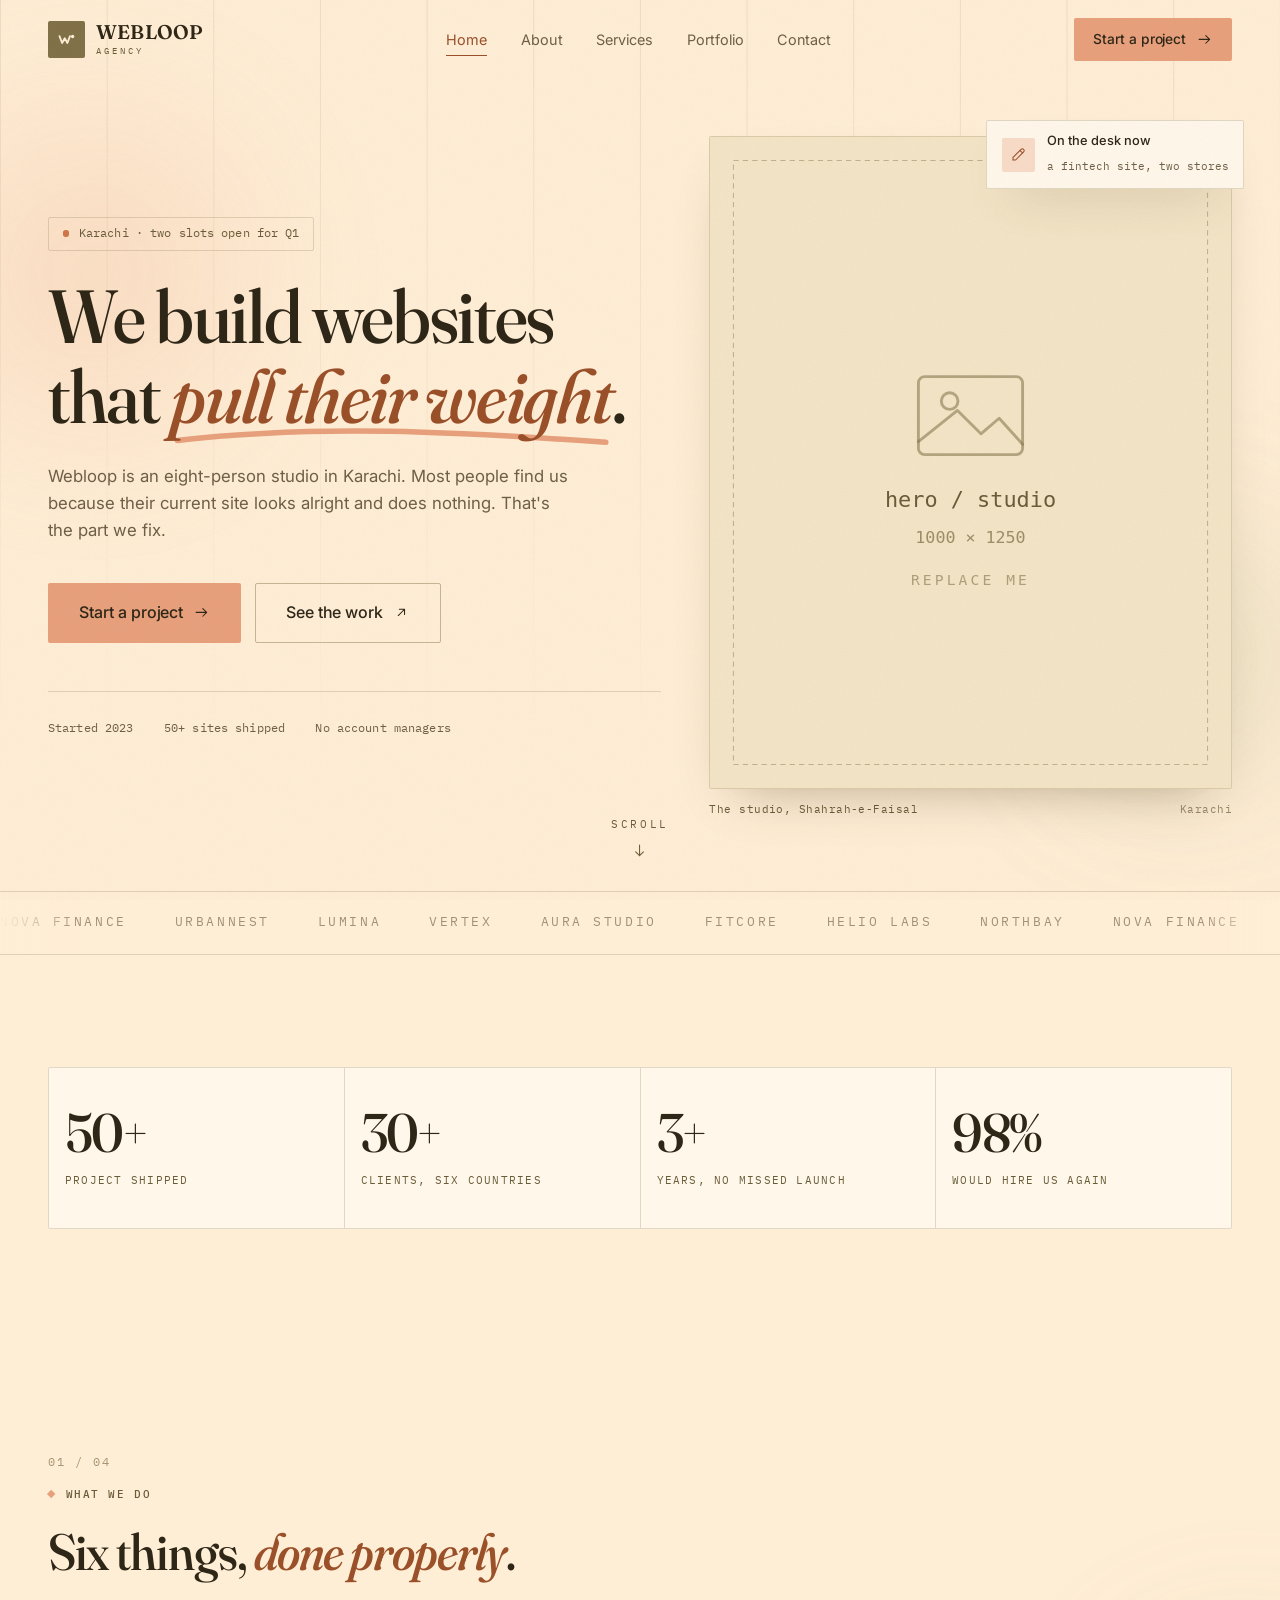
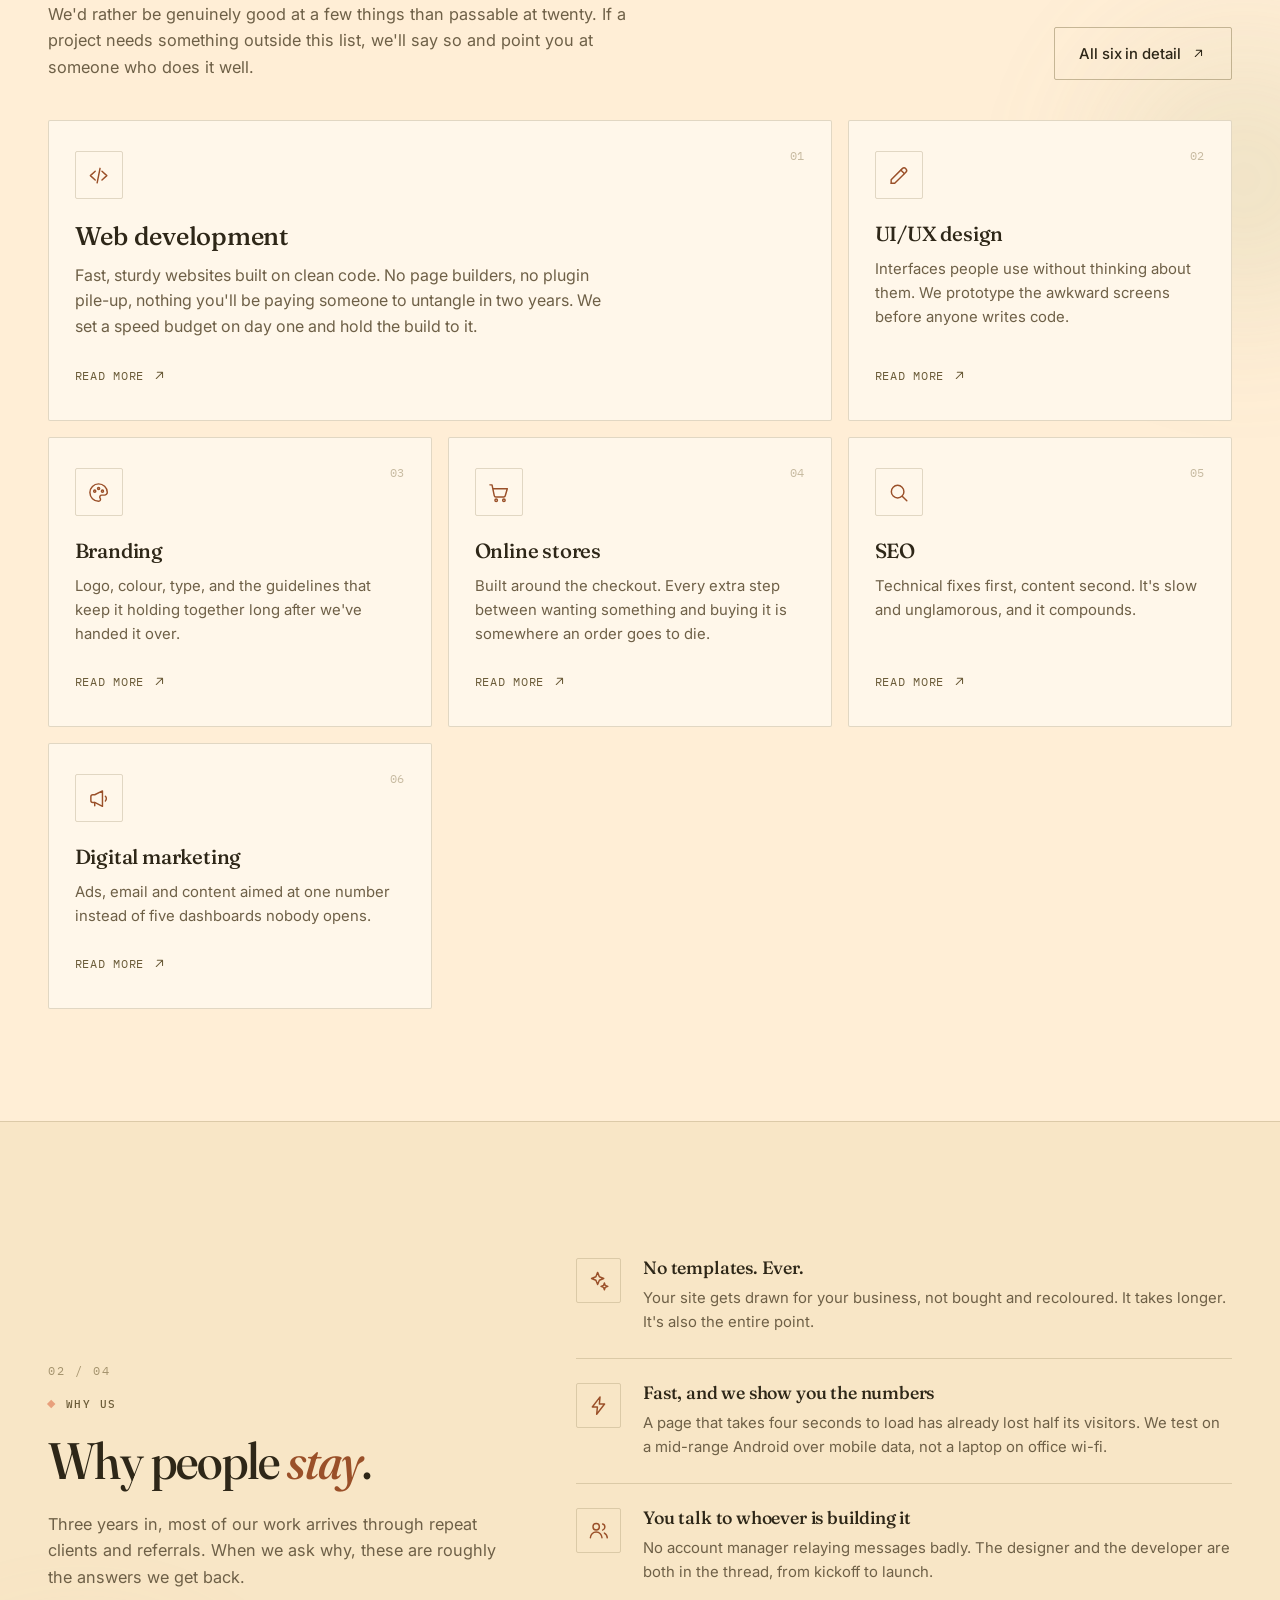
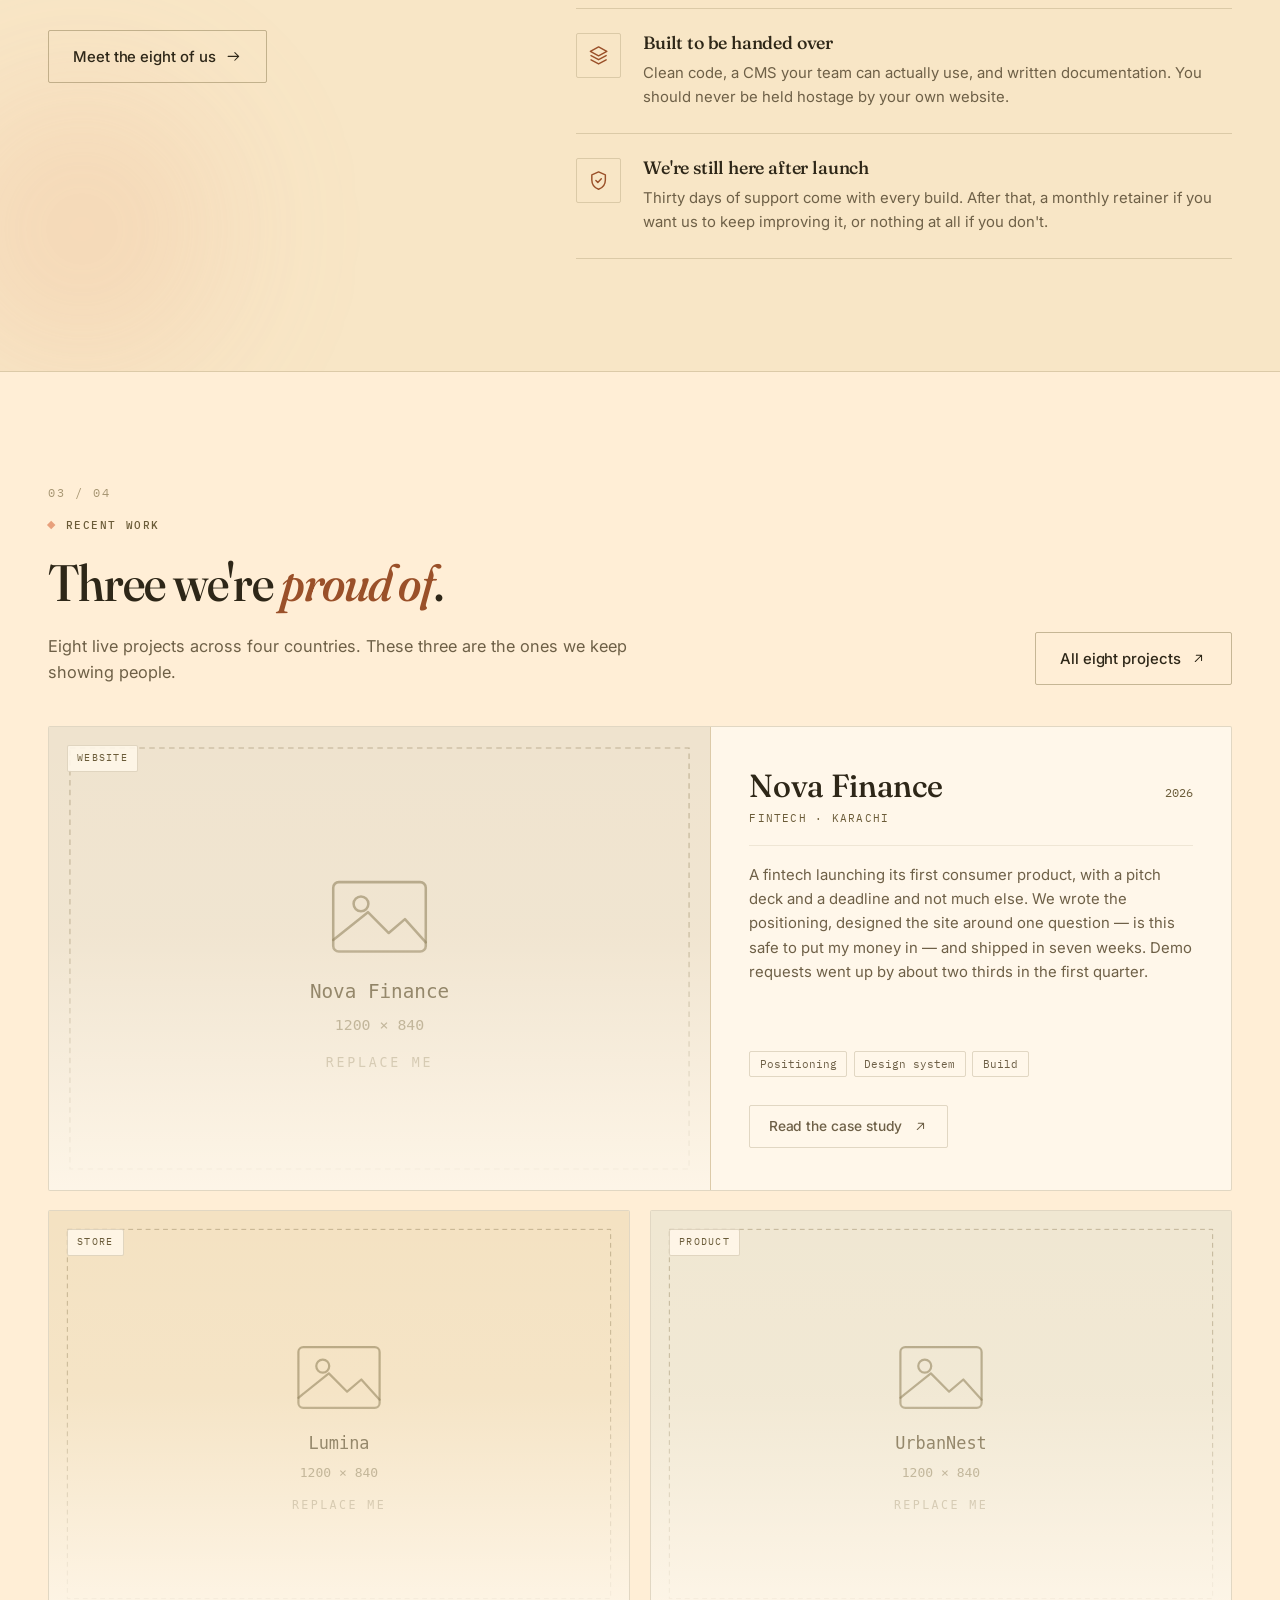
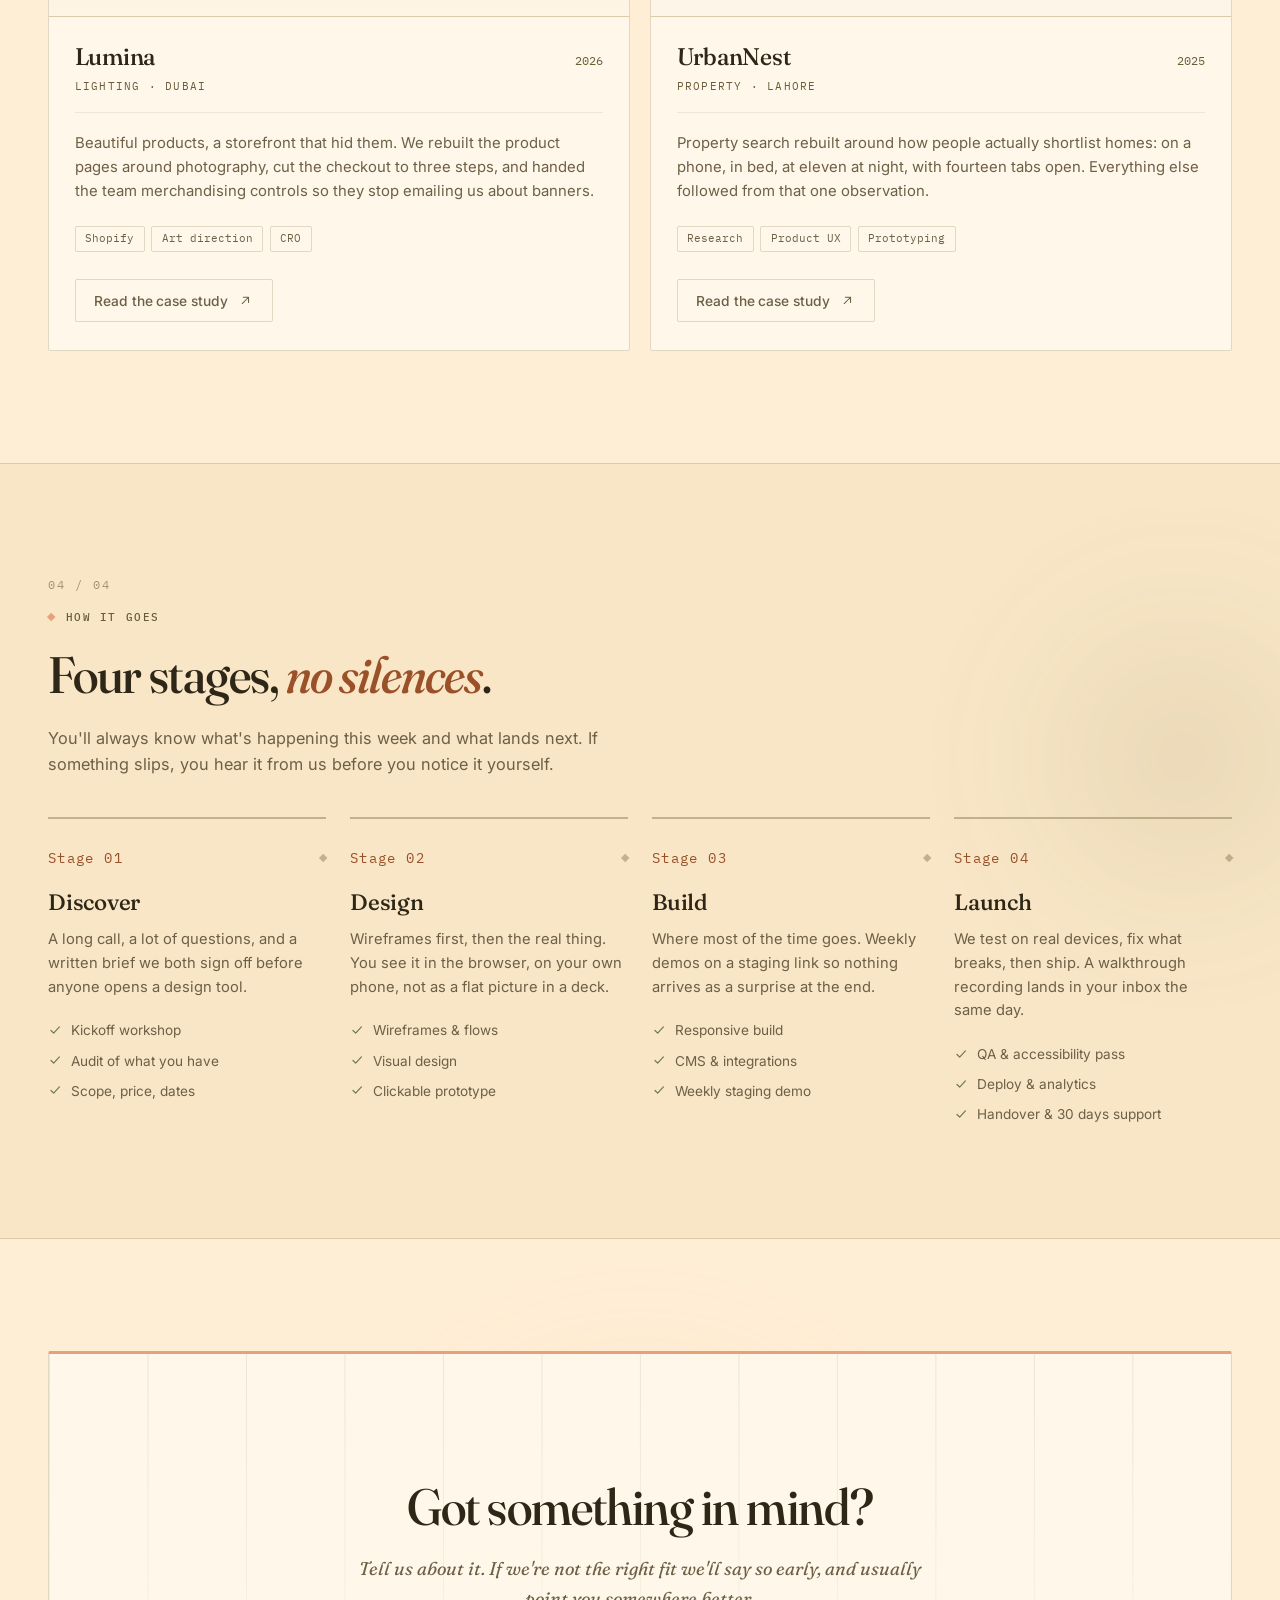
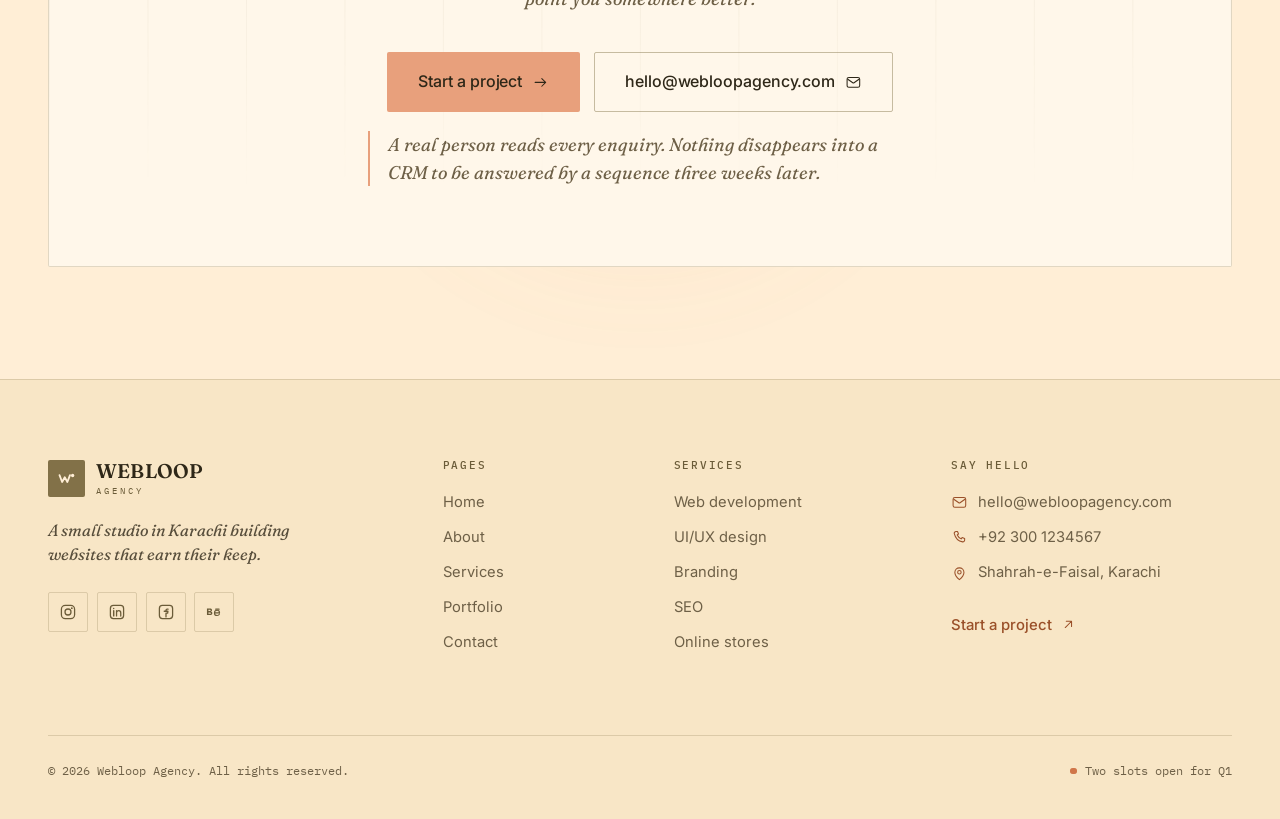
==== commit 9ee96c44: "Update" ====
--- a/index.html
+++ b/index.html
@@ -225,7 +225,7 @@
             <div class="stats__grid">
               <div class="stat">
                 <p class="stat__value"><span data-count="50" data-suffix="+">50+</span></p>
-                <p class="stat__label">Projects shipped</p>
+                <p class="stat__label">Project shipped</p>
               </div>
               <div class="stat">
                 <p class="stat__value"><span data-count="30" data-suffix="+">30+</span></p>
